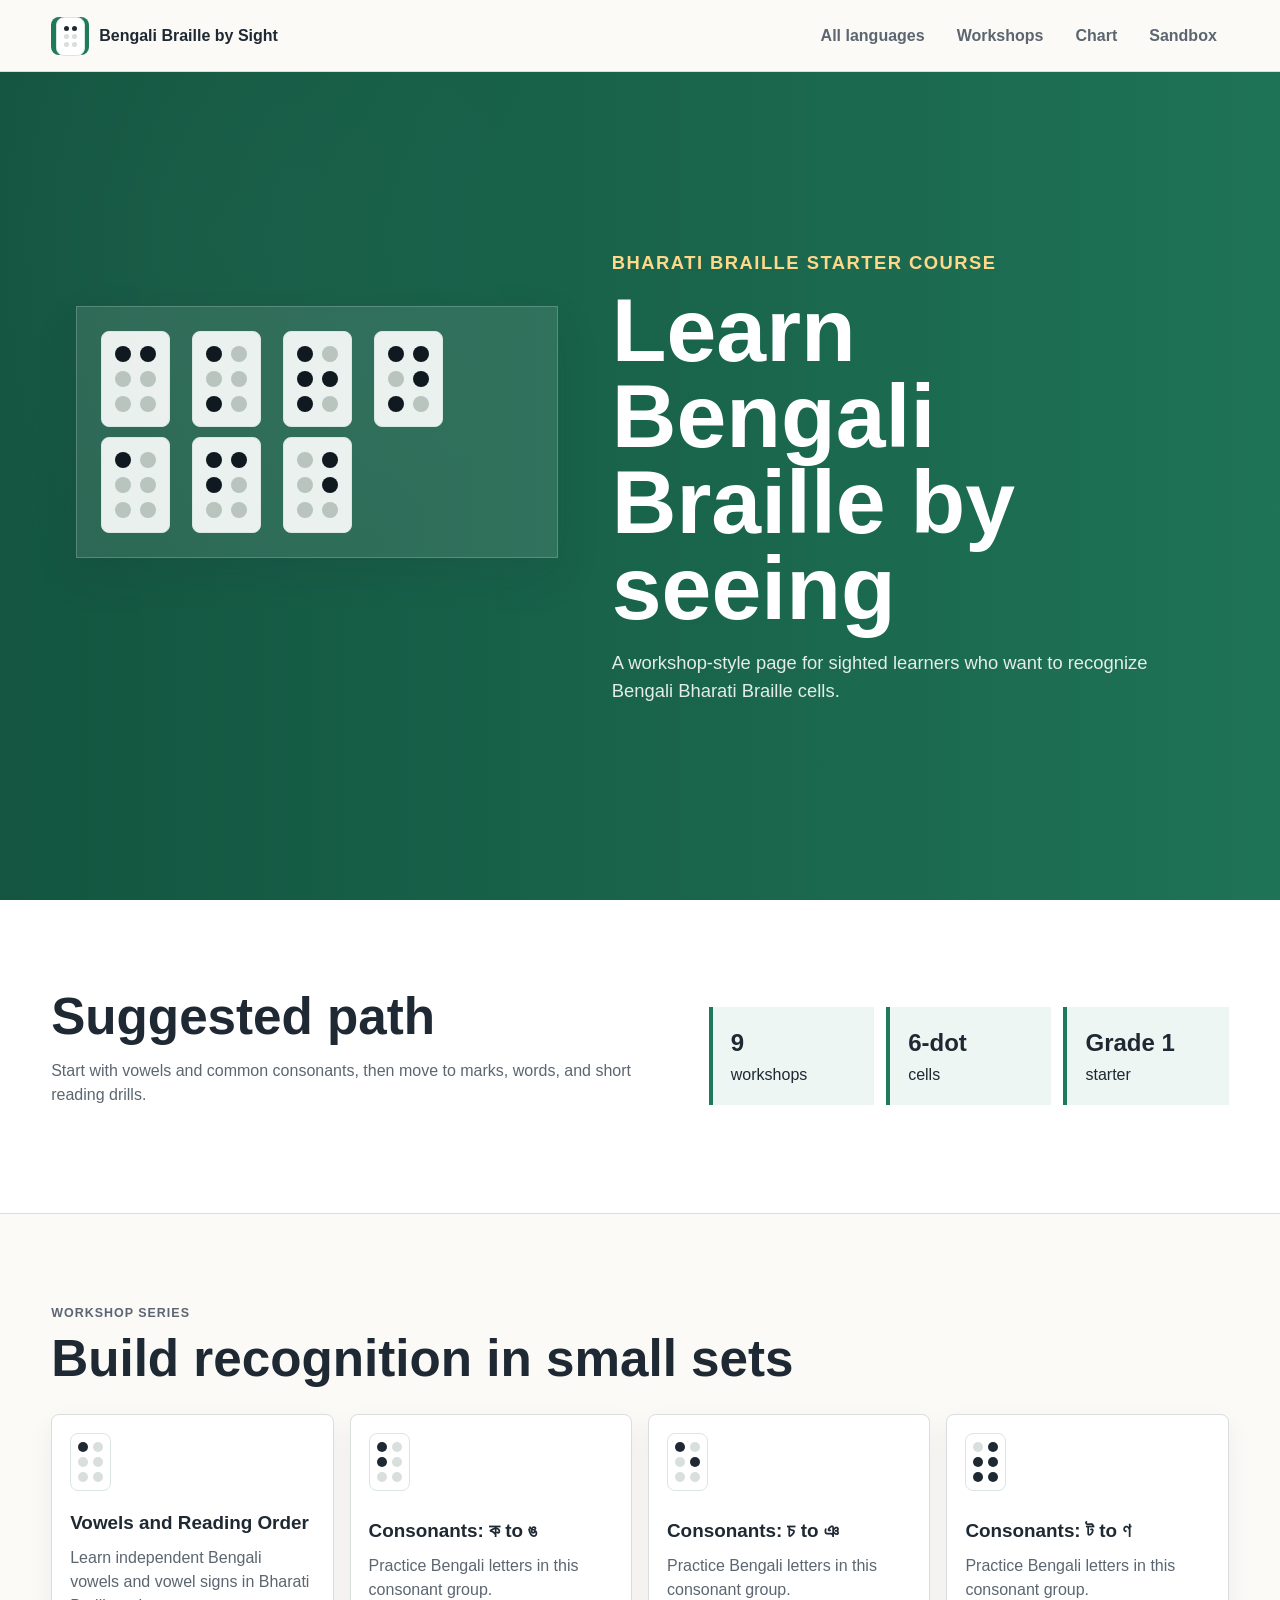
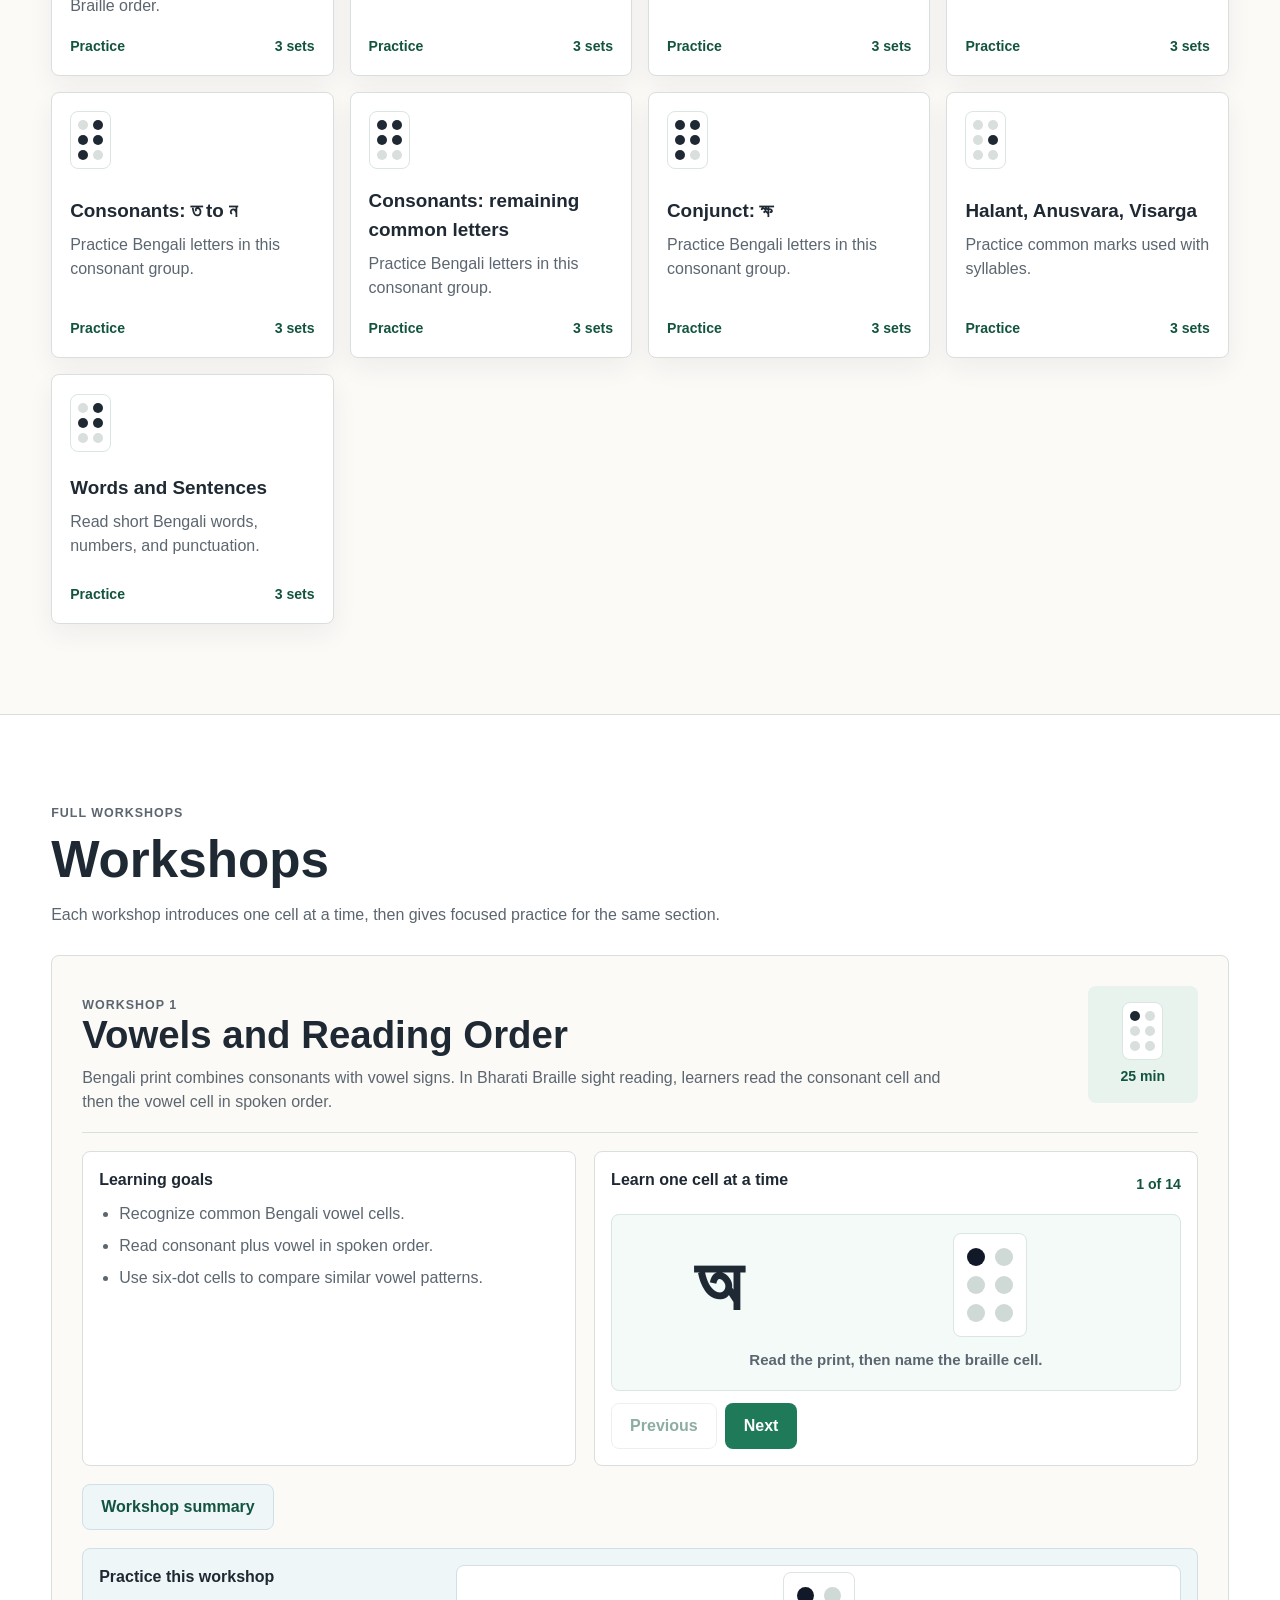
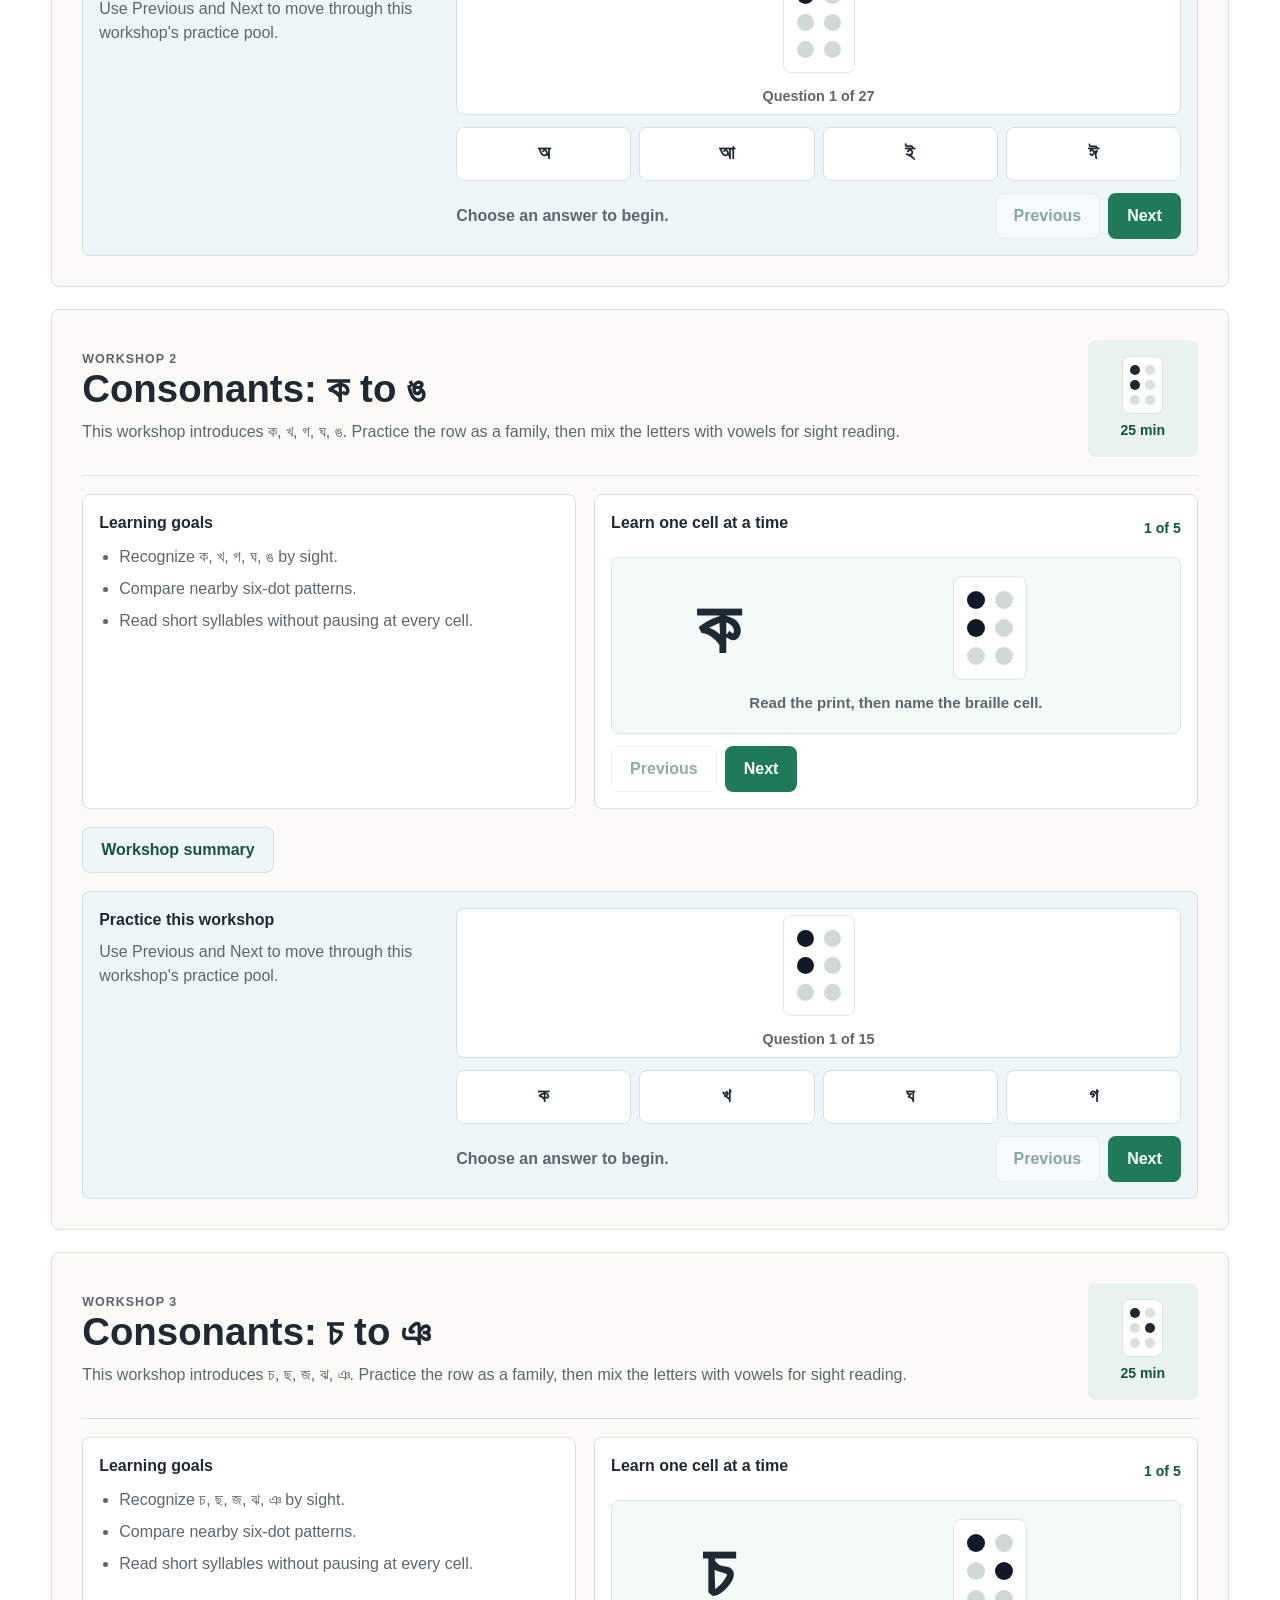
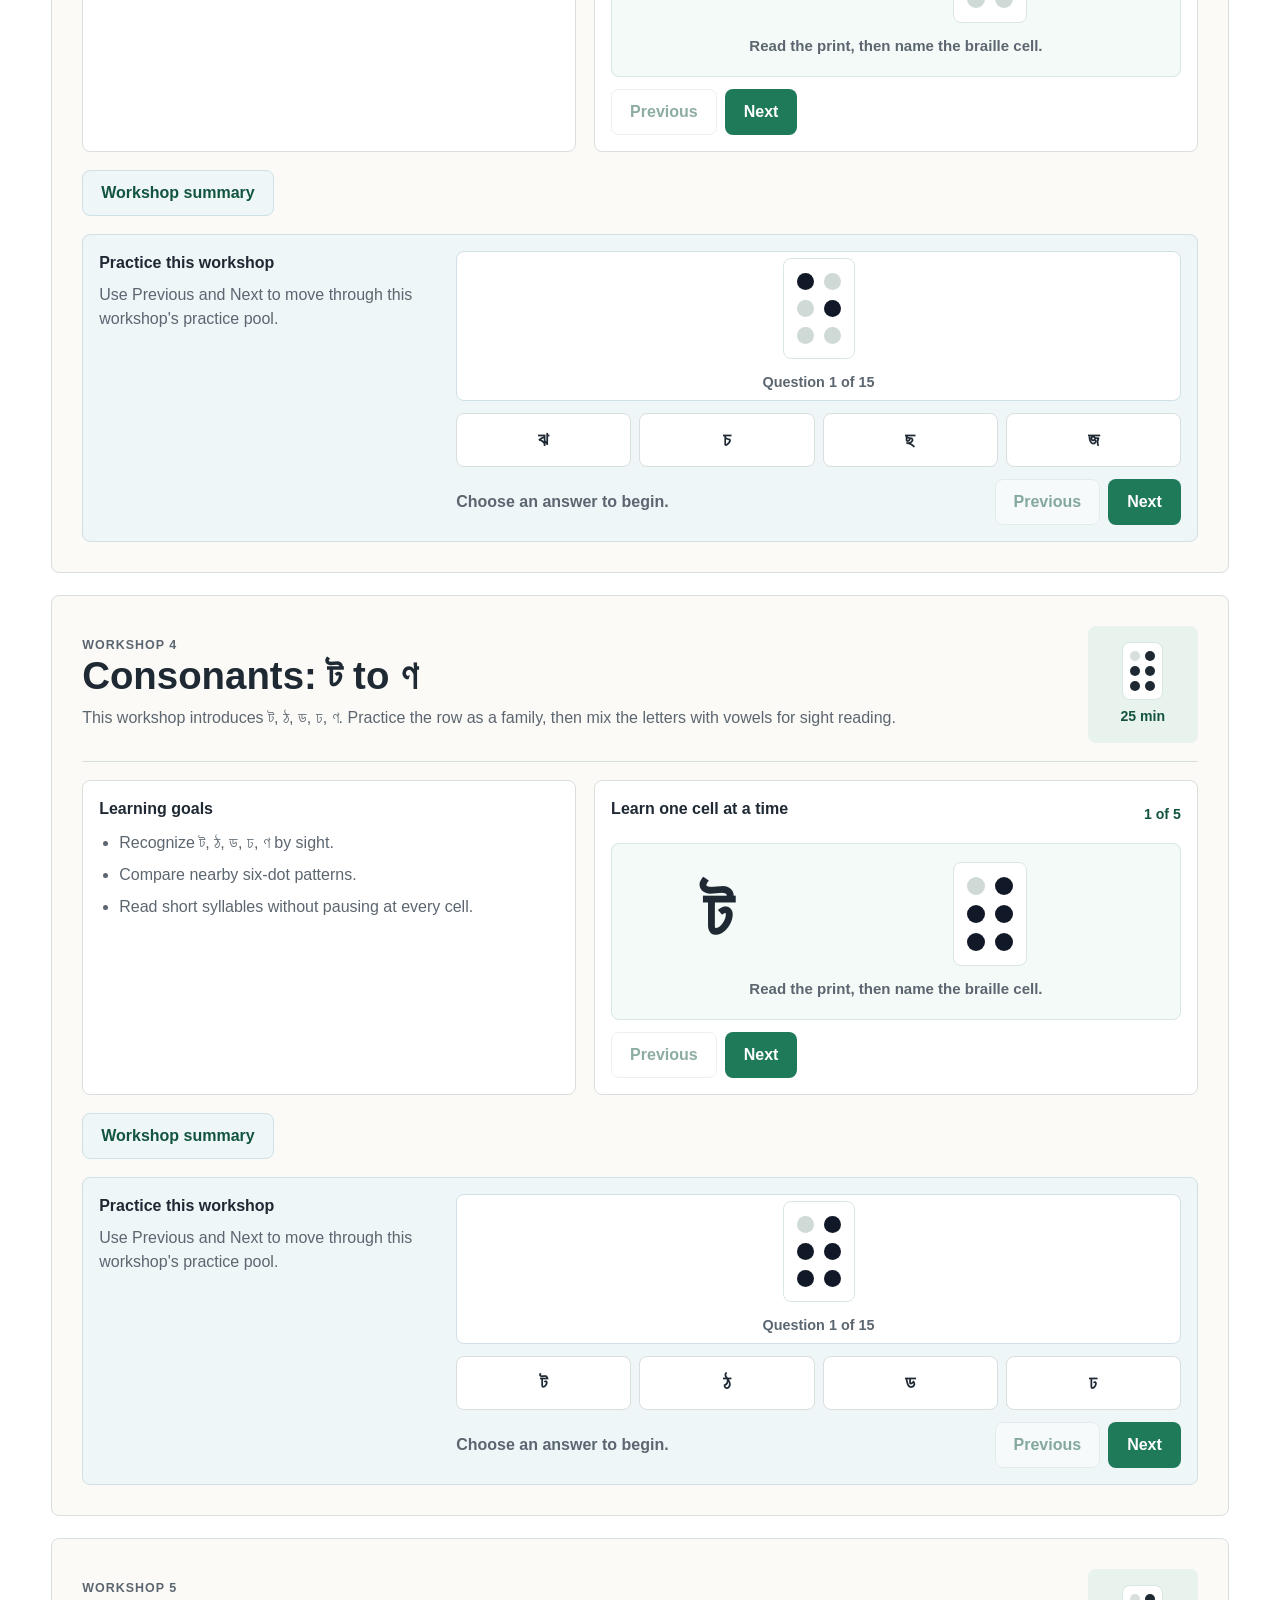
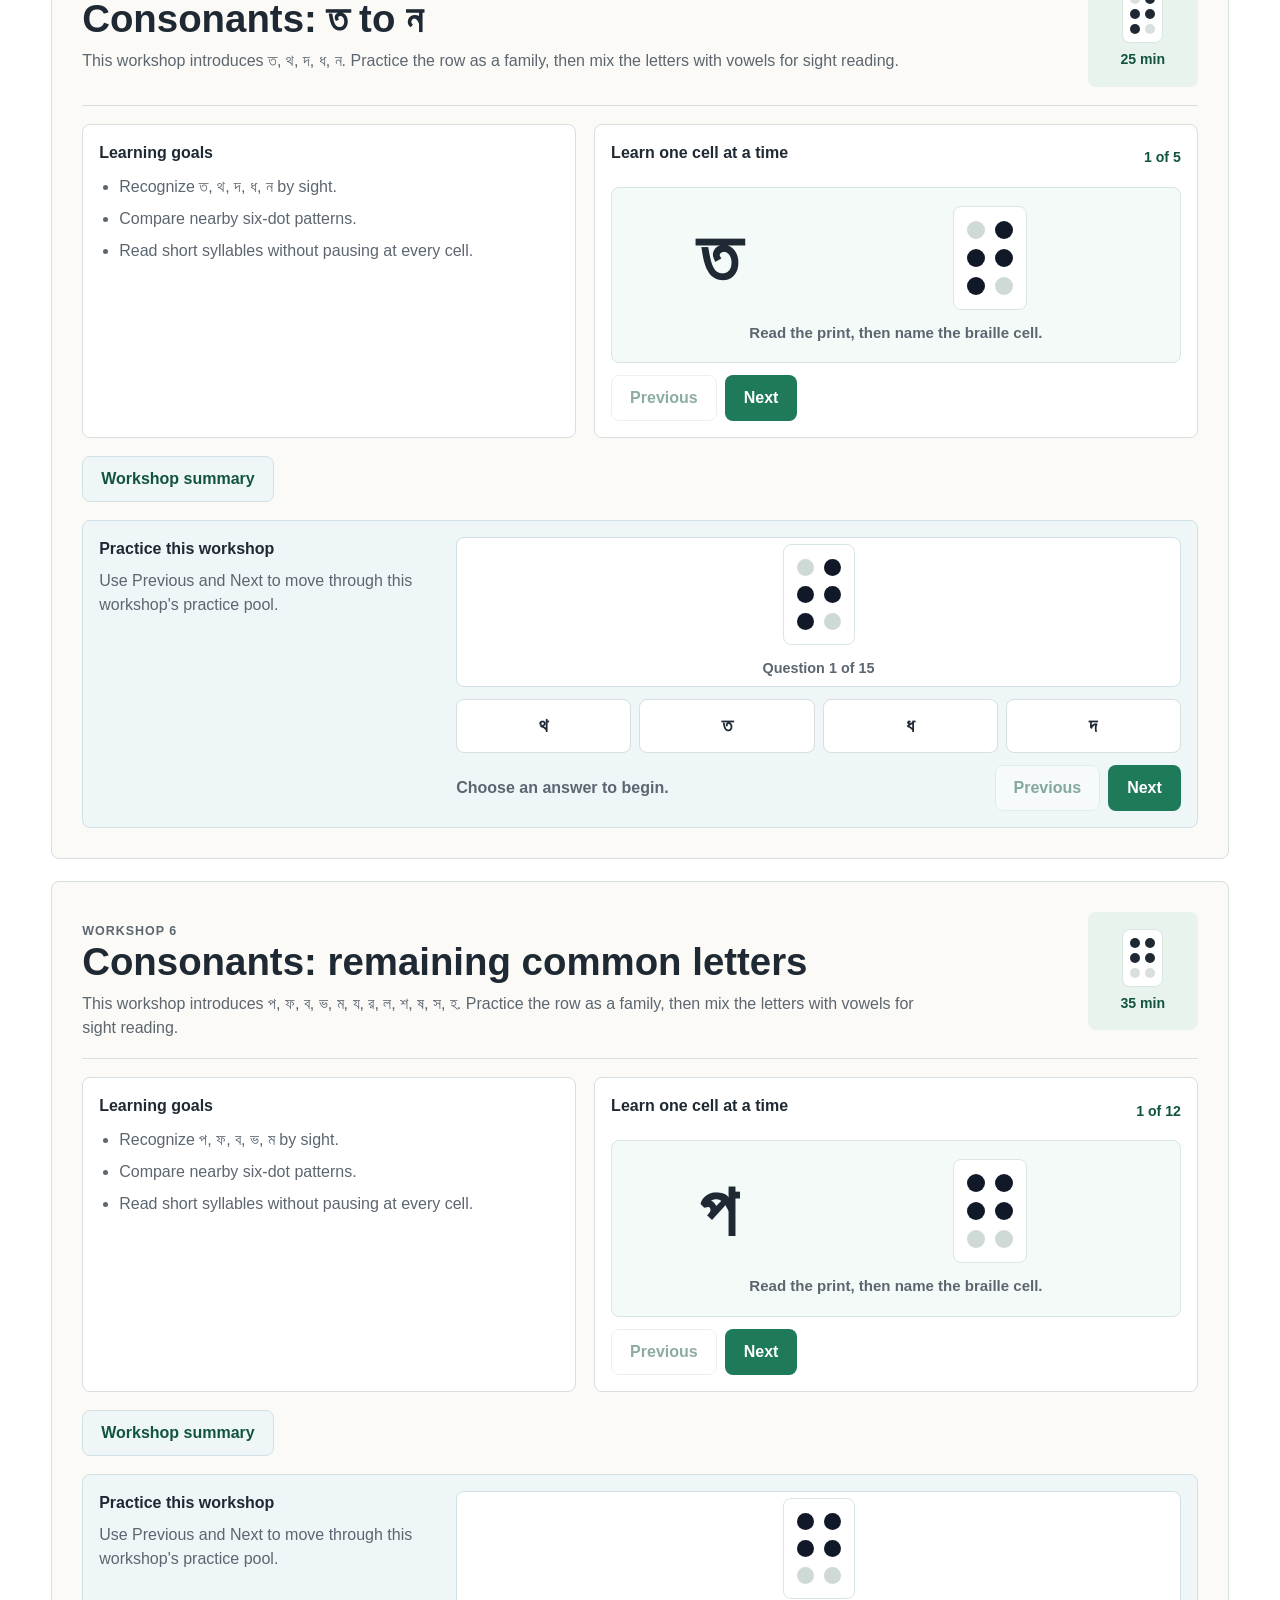
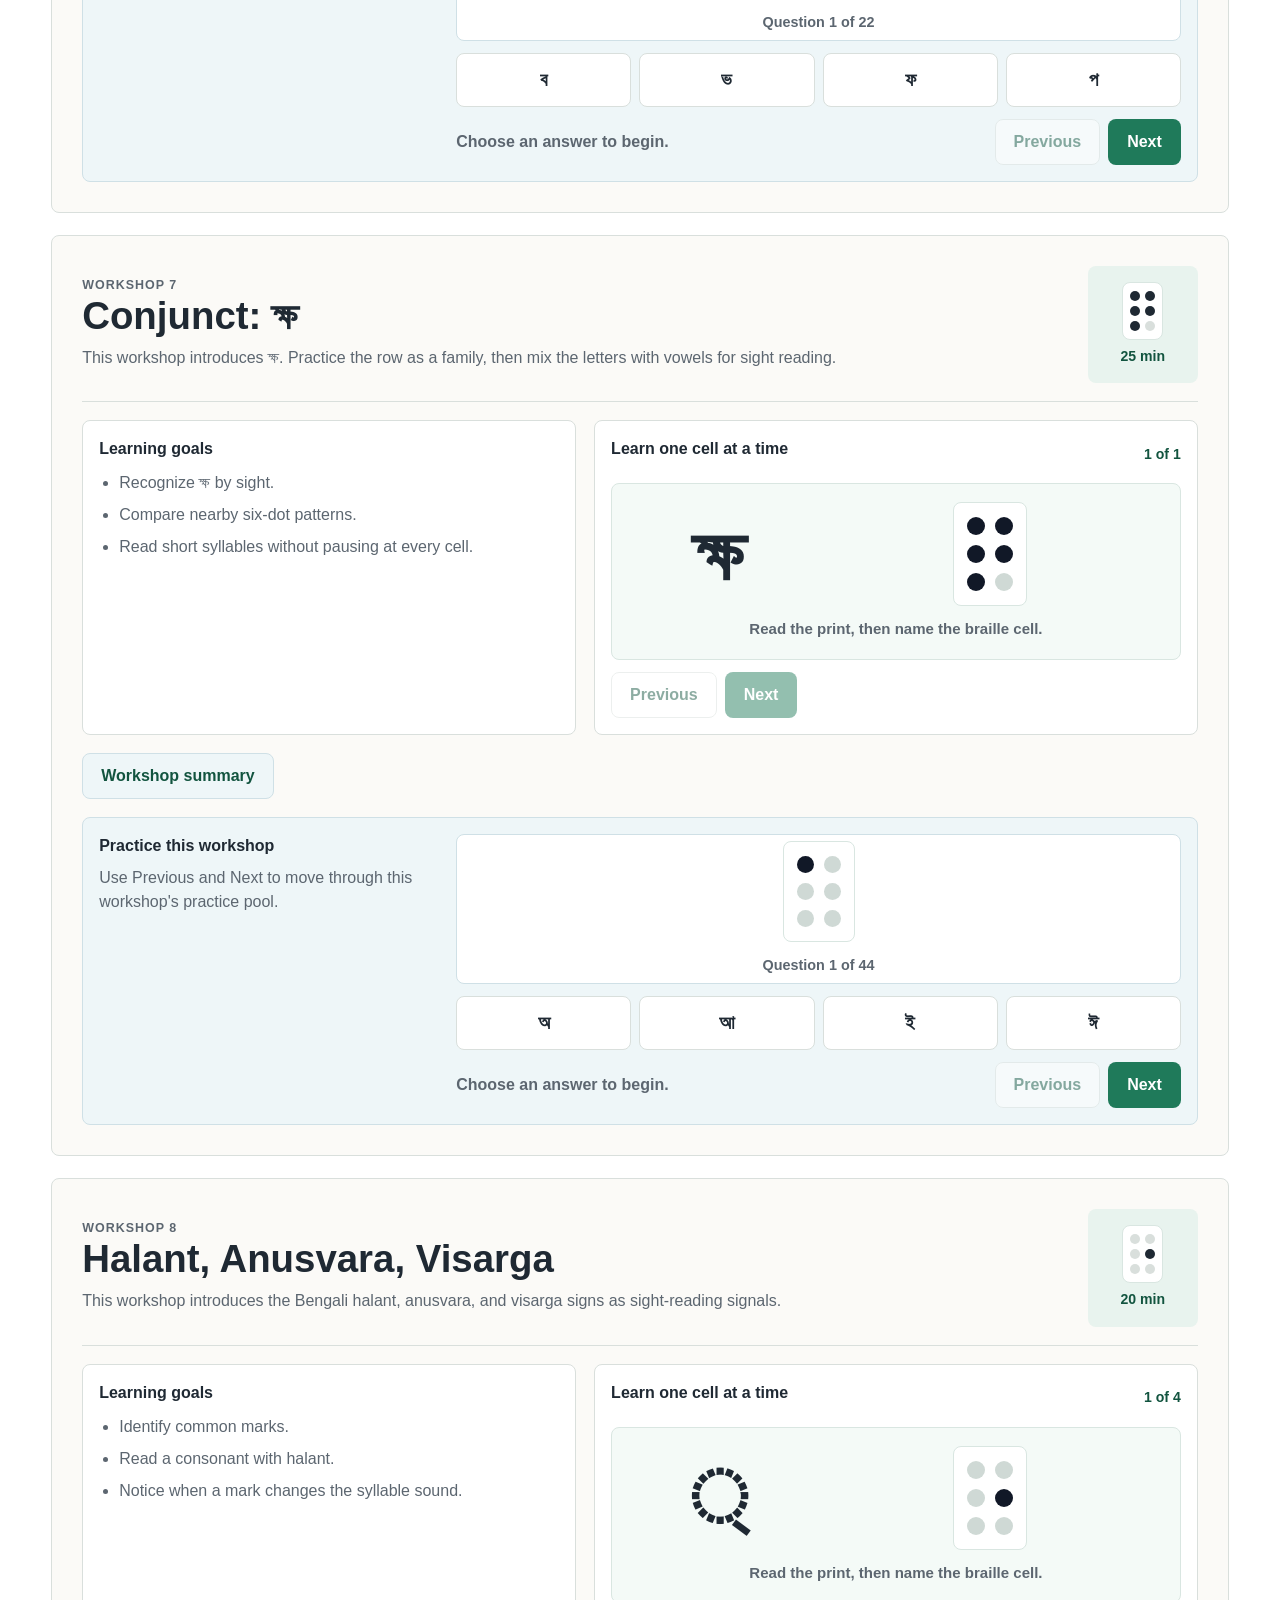
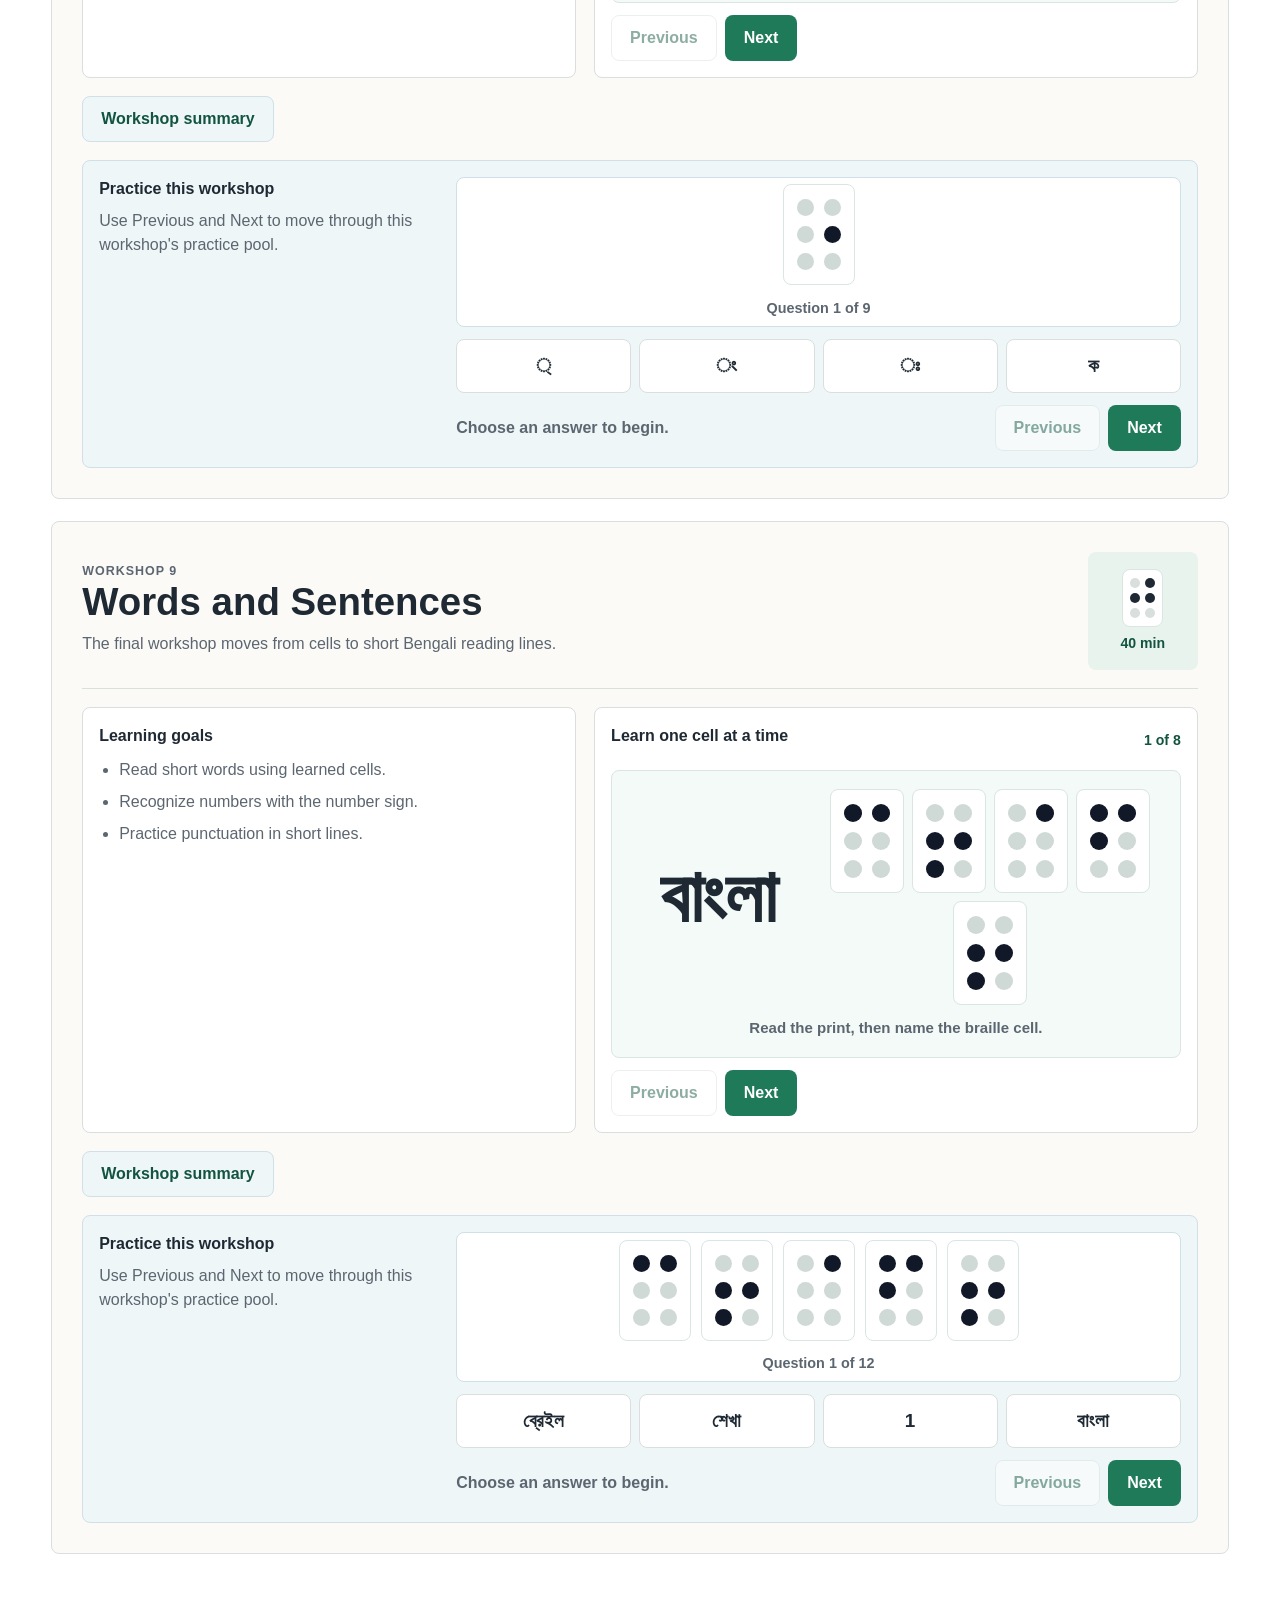
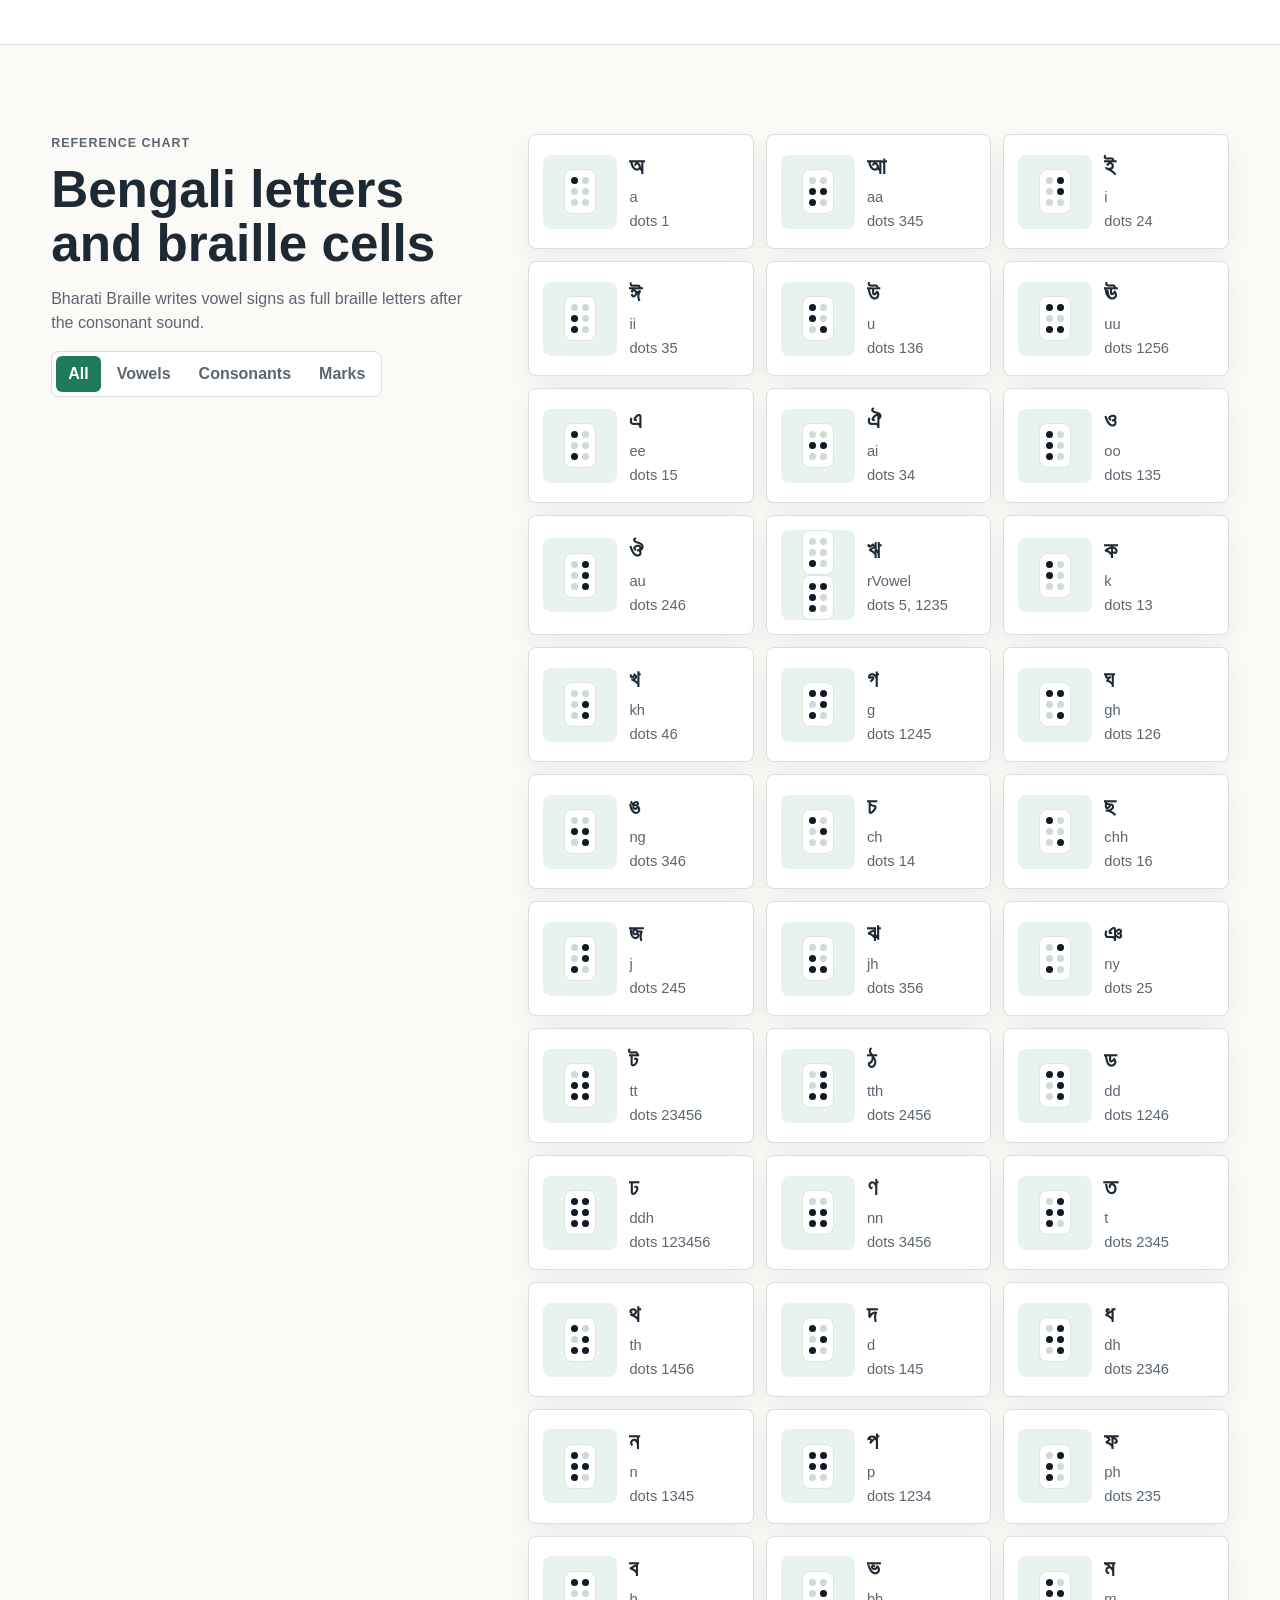
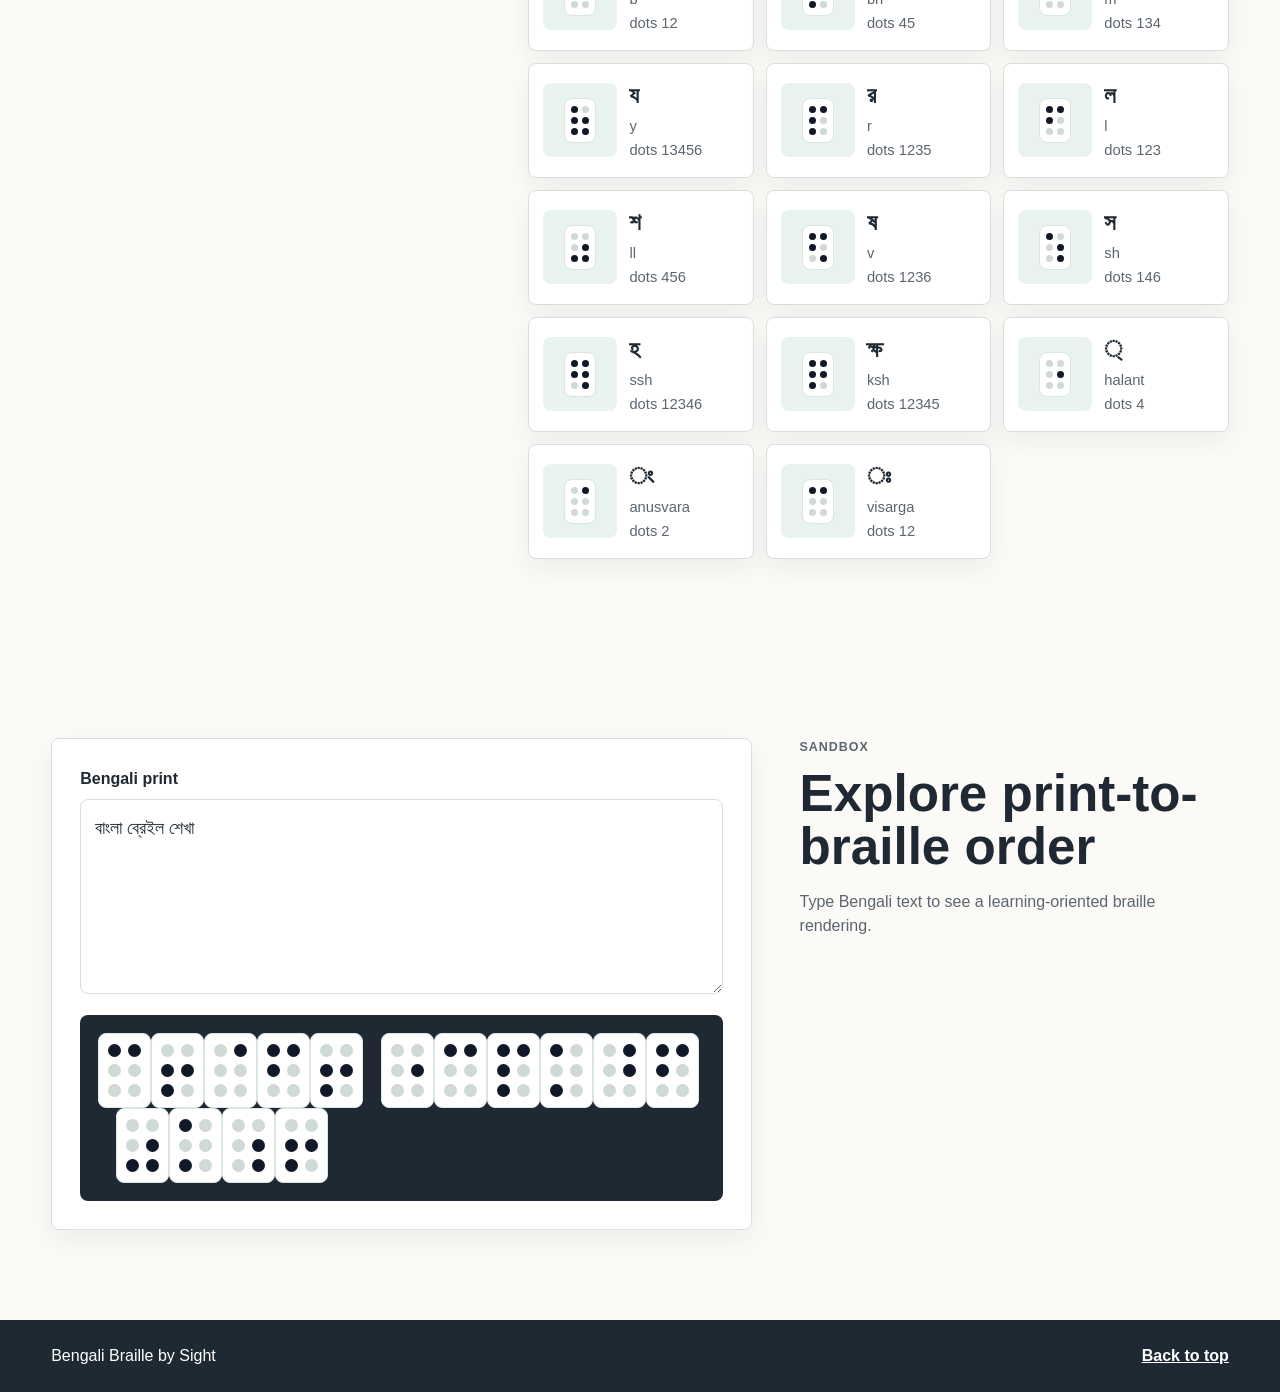
==== bengali.html @ 1c283320 "Add multi-language Braille landing pages" ====
<!doctype html><html lang="en"><head><meta charset="utf-8"><meta name="viewport" content="width=device-width, initial-scale=1"><title>Bengali Braille by Sight</title><link rel="stylesheet" href="style.css"></head><body data-course="bengali"><header class="site-header"><a class="brand" href="index.html"><span class="brand-mark" data-braille-render="⠃" aria-hidden="true"></span><span id="brandName">Bengali Braille by Sight</span></a><nav aria-label="Primary"><a href="index.html#languages">All languages</a><a href="#workshops">Workshops</a><a href="#chart">Chart</a><a href="#sandbox">Sandbox</a></nav></header><main id="top"><section class="hero" aria-labelledby="hero-title"><div class="hero-art" aria-hidden="true"><div class="braille-ribbon" data-braille-render="⠃ ⠑ ⠝ ⠛ ⠁ ⠇ ⠊"></div></div><div class="hero-copy"><p class="eyebrow" id="courseEyebrow">Bharati Braille starter course</p><h1 id="hero-title">Learn Bengali Braille by seeing</h1><p id="heroCopy"></p></div></section><section class="intro band" aria-labelledby="path-title"><div><h2 id="path-title">Suggested path</h2><p id="pathCopy"></p></div><div class="stats" aria-label="Course summary"><span><strong>8</strong> workshops</span><span><strong>6-dot</strong> cells</span><span><strong>Grade 1</strong> starter</span></div></section><section id="series" class="section"><div class="section-heading"><p class="eyebrow">Workshop series</p><h2>Build recognition in small sets</h2></div><div class="workshop-grid" id="lessonGrid"></div></section><section id="workshops" class="section workshop-detail-section"><div class="section-heading"><p class="eyebrow">Full workshops</p><h2>Workshops</h2><p id="workshopCopy"></p></div><div class="workshop-detail-list" id="workshopDetails"></div></section><div class="modal-backdrop" id="summaryModal" hidden><section class="summary-modal" role="dialog" aria-modal="true" aria-labelledby="summaryTitle"><div class="summary-modal-header"><div><p class="eyebrow">Workshop summary</p><h2 id="summaryTitle">Workshop summary</h2></div><button class="icon-button" type="button" id="closeSummary" aria-label="Close workshop summary">×</button></div><div class="summary-modal-body" id="summaryBody"></div></section></div><section id="chart" class="section split"><div class="section-heading sticky-copy"><p class="eyebrow">Reference chart</p><h2 id="chartTitle">Bengali letters and braille cells</h2><p id="chartCopy"></p><div class="segmented" role="tablist" aria-label="Chart groups"><button class="active" type="button" data-chart-filter="all">All</button><button type="button" data-chart-filter="vowel">Vowels</button><button type="button" data-chart-filter="consonant">Consonants</button><button type="button" data-chart-filter="mark">Marks</button></div></div><div class="chart-panel"><div class="chart-grid" id="chartGrid"></div></div></section><section id="sandbox" class="section split reverse"><div class="sandbox-tool"><label for="kannadaInput" id="sandboxLabel">Bengali print</label><textarea id="kannadaInput" rows="6"></textarea><div class="sandbox-output" aria-label="Braille output"><span id="brailleOutput"></span></div></div><div class="section-heading sticky-copy"><p class="eyebrow">Sandbox</p><h2>Explore print-to-braille order</h2><p id="sandboxCopy"></p></div></section></main><footer class="site-footer"><span id="footerName">Bengali Braille by Sight</span><a href="#top">Back to top</a></footer><script src="multi-course.js"></script></body></html>
---- style.css ----
:root {
  color-scheme: light;
  --ink: #1f2933;
  --muted: #5c6670;
  --paper: #fbfaf7;
  --surface: #ffffff;
  --line: #d9dfdc;
  --green: #1f7a5a;
  --green-deep: #12543f;
  --gold: #c58b21;
  --rose: #b34a5a;
  --sky: #377d9f;
  --shadow: 0 18px 40px rgba(31, 41, 51, 0.12);
}

* {
  box-sizing: border-box;
}

html {
  scroll-behavior: smooth;
}

body {
  margin: 0;
  background: var(--paper);
  color: var(--ink);
  font-family: "Nirmala UI", "Segoe UI", Arial, sans-serif;
  line-height: 1.5;
}

a {
  color: inherit;
}

button,
textarea {
  font: inherit;
}

.site-header {
  position: sticky;
  top: 0;
  z-index: 10;
  display: flex;
  align-items: center;
  justify-content: space-between;
  gap: 24px;
  min-height: 72px;
  padding: 14px clamp(18px, 4vw, 56px);
  background: rgba(251, 250, 247, 0.92);
  border-bottom: 1px solid var(--line);
  backdrop-filter: blur(12px);
}

.brand {
  display: inline-flex;
  align-items: center;
  gap: 10px;
  font-weight: 800;
  text-decoration: none;
}

.brand-mark {
  display: grid;
  place-items: center;
  width: 38px;
  height: 38px;
  border-radius: 8px;
  background: var(--green);
  color: #fff;
  --braille-dot-size: 5px;
  --braille-cell-gap: 3px;
}

.visual-braille-cell {
  display: inline-grid;
  grid-template-columns: repeat(2, var(--braille-dot-size, 10px));
  grid-template-rows: repeat(3, var(--braille-dot-size, 10px));
  gap: var(--braille-cell-gap, 5px);
  align-items: center;
  justify-content: center;
  width: calc((var(--braille-dot-size, 10px) * 2) + var(--braille-cell-gap, 5px) + (var(--braille-cell-pad, 8px) * 2));
  min-width: calc((var(--braille-dot-size, 10px) * 2) + var(--braille-cell-gap, 5px) + (var(--braille-cell-pad, 8px) * 2));
  padding: var(--braille-cell-pad, 8px);
  border: 1px solid var(--braille-cell-border, #d9e6e1);
  border-radius: 8px;
  background: var(--braille-cell-bg, #fff);
  vertical-align: middle;
}

.visual-braille-dot {
  width: var(--braille-dot-size, 10px);
  height: var(--braille-dot-size, 10px);
  border-radius: 50%;
  background: var(--braille-dot-off, #d9dfdc);
}

.visual-braille-dot.active {
  background: var(--braille-dot-on, #1f2933);
}

.visual-braille-space {
  display: inline-block;
  width: var(--braille-space-width, 14px);
}

.visual-braille-text {
  display: inline-block;
  margin-inline: 2px;
  color: currentColor;
  font-family: "Nirmala UI", "Segoe UI", Arial, sans-serif;
}

nav {
  display: flex;
  align-items: center;
  flex-wrap: wrap;
  justify-content: flex-end;
  gap: 8px;
}

nav a {
  padding: 9px 12px;
  border-radius: 8px;
  color: var(--muted);
  font-weight: 700;
  text-decoration: none;
}

nav a:hover,
nav a:focus-visible {
  background: #e8f3ee;
  color: var(--green-deep);
}

.hero {
  position: relative;
  display: grid;
  grid-template-columns: minmax(280px, 0.95fr) minmax(320px, 1.05fr);
  align-items: center;
  min-height: calc(100vh - 72px);
  padding: clamp(34px, 6vw, 76px);
  overflow: hidden;
  background:
    linear-gradient(90deg, rgba(18, 84, 63, 0.9), rgba(31, 122, 90, 0.72)),
    radial-gradient(circle at 15% 20%, rgba(255, 255, 255, 0.18), transparent 28%),
    #1d604b;
  color: #fff;
}

.hero-copy {
  position: relative;
  max-width: 720px;
}

.hero h1 {
  max-width: 760px;
  margin: 0;
  font-size: clamp(2.6rem, 7vw, 6rem);
  line-height: 0.96;
  letter-spacing: 0;
}

.hero p {
  max-width: 640px;
  color: rgba(255, 255, 255, 0.88);
  font-size: 1.15rem;
}

.eyebrow {
  margin: 0 0 10px;
  color: var(--gold);
  font-size: 0.78rem;
  font-weight: 900;
  letter-spacing: 0.08em;
  text-transform: uppercase;
}

.hero .eyebrow {
  color: #ffd889;
}

.hero-actions {
  display: flex;
  flex-wrap: wrap;
  gap: 12px;
  margin-top: 28px;
}

.button {
  display: inline-flex;
  align-items: center;
  justify-content: center;
  min-height: 46px;
  padding: 0 18px;
  border: 1px solid transparent;
  border-radius: 8px;
  font-weight: 850;
  text-decoration: none;
  cursor: pointer;
}

.button.primary {
  background: var(--green);
  color: #fff;
}

.hero .button.primary {
  background: #fff;
  color: var(--green-deep);
}

.button.secondary {
  border-color: rgba(255, 255, 255, 0.56);
  color: #fff;
}

.button.secondary.dark-text {
  border-color: var(--line);
  color: var(--green-deep);
  background: #fff;
}

.button:disabled {
  cursor: not-allowed;
  opacity: 0.48;
}

.hero-art {
  position: relative;
  min-height: 440px;
}

.landing-hero {
  display: grid;
  grid-template-columns: minmax(320px, 0.58fr) minmax(260px, 0.42fr);
  gap: clamp(24px, 5vw, 70px);
  align-items: center;
  min-height: calc(82vh - 72px);
  padding: clamp(42px, 7vw, 88px) clamp(18px, 4vw, 56px);
  background: #1d604b;
  color: #fff;
}

.landing-hero-copy {
  max-width: 820px;
}

.landing-hero h1 {
  margin: 0;
  font-size: clamp(2.8rem, 7vw, 6.6rem);
  line-height: 0.96;
  letter-spacing: 0;
}

.landing-hero p {
  max-width: 680px;
  color: rgba(255, 255, 255, 0.88);
  font-size: 1.15rem;
}

.landing-braille {
  display: flex;
  flex-wrap: wrap;
  gap: 12px;
  align-content: center;
  justify-content: center;
  min-height: 280px;
  padding: 24px;
  border: 1px solid rgba(255, 255, 255, 0.2);
  border-radius: 8px;
  background: rgba(255, 255, 255, 0.1);
  --braille-dot-size: clamp(9px, 1.7vw, 15px);
  --braille-cell-gap: clamp(5px, 0.8vw, 9px);
  --braille-cell-pad: clamp(9px, 1.2vw, 14px);
  --braille-cell-bg: rgba(255, 255, 255, 0.92);
  --braille-dot-off: #b9c4bf;
  --braille-dot-on: #101820;
}

.landing-section {
  background: #fff;
}

.language-grid {
  display: grid;
  grid-template-columns: repeat(3, minmax(0, 1fr));
  gap: 16px;
}

.language-card {
  display: grid;
  gap: 8px;
  min-height: 150px;
  align-content: center;
  padding: 22px;
  border: 1px solid var(--line);
  border-radius: 8px;
  background: #fbfaf7;
  color: var(--ink);
  text-decoration: none;
  box-shadow: 0 10px 26px rgba(31, 41, 51, 0.06);
}

.language-card:hover,
.language-card:focus-visible {
  border-color: var(--green);
  background: #edf6f2;
}

.language-card strong {
  font-size: clamp(1.8rem, 4vw, 3rem);
  line-height: 1;
}

.language-card span {
  color: var(--muted);
  font-weight: 850;
}

.braille-ribbon {
  position: absolute;
  top: 9%;
  left: 0;
  display: flex;
  flex-wrap: wrap;
  gap: 10px;
  width: min(520px, 90%);
  padding: 24px;
  border: 1px solid rgba(255, 255, 255, 0.2);
  background: rgba(255, 255, 255, 0.1);
  box-shadow: var(--shadow);
  --braille-dot-size: clamp(8px, 1.8vw, 16px);
  --braille-cell-gap: clamp(5px, 0.8vw, 9px);
  --braille-cell-pad: clamp(8px, 1.2vw, 14px);
  --braille-cell-bg: rgba(255, 255, 255, 0.9);
  --braille-dot-off: #b9c4bf;
  --braille-dot-on: #101820;
  --braille-space-width: 2px;
}

.cell-cloud {
  position: absolute;
  right: 4%;
  bottom: 6%;
  display: grid;
  grid-template-columns: repeat(3, 1fr);
  gap: 14px;
}

.cell-cloud span {
  display: grid;
  place-items: center;
  width: clamp(68px, 11vw, 128px);
  aspect-ratio: 1;
  border: 1px solid rgba(255, 255, 255, 0.22);
  border-radius: 8px;
  background: rgba(255, 255, 255, 0.13);
  --braille-dot-size: clamp(7px, 1.5vw, 14px);
  --braille-cell-gap: clamp(4px, 0.7vw, 8px);
  --braille-cell-pad: clamp(7px, 1vw, 12px);
  --braille-cell-bg: rgba(255, 255, 255, 0.92);
  --braille-dot-off: #b9c4bf;
  --braille-dot-on: #101820;
}

.band,
.section {
  padding: clamp(42px, 7vw, 90px) clamp(18px, 4vw, 56px);
}

.intro {
  display: flex;
  align-items: center;
  justify-content: space-between;
  gap: 28px;
  background: #fff;
  border-bottom: 1px solid var(--line);
}

.intro h2,
.section h2 {
  margin: 0;
  font-size: clamp(2rem, 4vw, 3.5rem);
  line-height: 1.05;
  letter-spacing: 0;
}

.intro p,
.section-heading p {
  max-width: 680px;
  color: var(--muted);
}

.stats {
  display: grid;
  grid-template-columns: repeat(3, minmax(110px, 1fr));
  gap: 12px;
  min-width: min(520px, 100%);
}

.stats span {
  display: grid;
  gap: 2px;
  padding: 18px;
  border-left: 4px solid var(--green);
  background: #edf6f2;
}

.stats strong {
  font-size: 1.5rem;
}

.section-heading {
  margin-bottom: 28px;
}

.workshop-grid {
  display: grid;
  grid-template-columns: repeat(4, minmax(0, 1fr));
  gap: 16px;
}

.workshop-card,
.chart-card,
.sandbox-tool,
.note-grid article {
  border: 1px solid var(--line);
  border-radius: 8px;
  background: var(--surface);
  box-shadow: 0 10px 26px rgba(31, 41, 51, 0.06);
}

.workshop-card {
  display: grid;
  min-height: 250px;
  padding: 18px;
}

.workshop-icon {
  align-self: start;
  color: var(--green);
  font-family: "Segoe UI Symbol", "Nirmala UI", sans-serif;
  font-size: 3.2rem;
  line-height: 1;
}

.workshop-card h3 {
  margin: 18px 0 8px;
  font-size: 1.18rem;
}

.workshop-card p {
  margin: 0;
  color: var(--muted);
}

.workshop-card a {
  color: var(--green-deep);
  text-decoration: none;
}

.workshop-card a:hover,
.workshop-card a:focus-visible {
  text-decoration: underline;
}

.workshop-meta {
  align-self: end;
  display: flex;
  justify-content: space-between;
  gap: 12px;
  margin-top: 18px;
  color: var(--green-deep);
  font-size: 0.88rem;
  font-weight: 800;
}

.workshop-detail-section {
  background: #fff;
  border-block: 1px solid var(--line);
}

.workshop-detail-list {
  display: grid;
  gap: 22px;
}

.workshop-detail {
  padding: clamp(18px, 3vw, 30px);
  border: 1px solid var(--line);
  border-radius: 8px;
  background: #fbfaf7;
}

.workshop-detail-header {
  display: grid;
  grid-template-columns: minmax(0, 1fr) auto;
  gap: 20px;
  align-items: start;
  padding-bottom: 18px;
  border-bottom: 1px solid var(--line);
}

.workshop-detail h3 {
  margin: 0;
  font-size: clamp(1.7rem, 3vw, 2.6rem);
  line-height: 1.08;
  letter-spacing: 0;
}

.workshop-detail h4 {
  margin: 0 0 10px;
  font-size: 1rem;
}

.workshop-detail p {
  max-width: 860px;
  margin: 10px 0 0;
  color: var(--muted);
}

.workshop-badge {
  display: grid;
  justify-items: center;
  gap: 6px;
  min-width: 110px;
  padding: 16px;
  border-radius: 8px;
  background: #e8f3ee;
  color: var(--green-deep);
}

.workshop-badge span {
  font-family: "Segoe UI Symbol", "Nirmala UI", sans-serif;
  font-size: 3.2rem;
  line-height: 1;
}

.workshop-badge strong {
  font-size: 0.88rem;
}

.lesson-two-column {
  display: grid;
  grid-template-columns: minmax(260px, 0.45fr) minmax(0, 0.55fr);
  gap: 18px;
  margin-top: 18px;
}

.lesson-two-column section,
.practice-set {
  padding: 16px;
  border: 1px solid var(--line);
  border-radius: 8px;
  background: #fff;
}

.objective-list {
  display: grid;
  gap: 8px;
  margin: 0;
  padding-left: 20px;
  color: var(--muted);
}

.cell-stepper {
  display: grid;
  gap: 12px;
}

.cell-stepper-heading {
  display: flex;
  align-items: center;
  justify-content: space-between;
  gap: 12px;
}

.cell-step-count {
  color: var(--green-deep);
  font-size: 0.88rem;
  font-weight: 900;
}

.cell-step-card {
  display: grid;
  grid-template-columns: minmax(100px, 0.34fr) minmax(0, 0.66fr);
  gap: 12px;
  align-items: center;
  min-height: 170px;
  padding: 18px;
  border: 1px solid #d9e6e1;
  border-radius: 8px;
  background: #f4faf7;
}

.cell-step-print {
  font-size: clamp(2.4rem, 7vw, 4.6rem);
  font-weight: 900;
  line-height: 1;
  text-align: center;
}

.cell-step-braille {
  display: flex;
  flex-wrap: wrap;
  justify-content: center;
  gap: 8px;
  color: var(--green-deep);
  text-align: center;
  overflow-wrap: anywhere;
  --braille-dot-size: clamp(11px, 2.4vw, 18px);
  --braille-cell-gap: clamp(6px, 1vw, 10px);
  --braille-cell-pad: clamp(9px, 1.4vw, 14px);
  --braille-cell-bg: #fff;
  --braille-dot-off: #cfd9d5;
  --braille-dot-on: #111827;
}

.cell-step-note {
  grid-column: 1 / -1;
  color: var(--muted);
  font-size: 0.94rem;
  font-weight: 800;
  text-align: center;
}

.step-controls {
  display: flex;
  flex-wrap: wrap;
  gap: 8px;
}

.summary-button {
  margin-top: 18px;
  border-color: #cfe0e6;
  background: #eef6f8;
  color: var(--green-deep);
}

.focus-cell-list,
.drill-list {
  display: flex;
  flex-wrap: wrap;
  gap: 8px;
}

.focus-cell-list span,
.drill-chip {
  display: inline-grid;
  grid-template-columns: auto auto;
  align-items: center;
  gap: 8px;
  min-height: 44px;
  padding: 7px 10px;
  border: 1px solid #d9e6e1;
  border-radius: 8px;
  background: #f4faf7;
}

.focus-cell-list strong,
.drill-chip strong {
  font-size: 1.1rem;
}

.focus-cell-list em,
.drill-chip em {
  color: var(--green-deep);
  font-style: normal;
  line-height: 1;
  --braille-dot-size: 5px;
  --braille-cell-gap: 3px;
  --braille-cell-pad: 5px;
  --braille-dot-off: #cfd9d5;
  --braille-dot-on: #111827;
}

.practice-set-grid {
  display: grid;
  grid-template-columns: repeat(2, minmax(0, 1fr));
  gap: 14px;
  margin-top: 18px;
}

.practice-set p {
  margin: 0 0 12px;
  font-size: 0.94rem;
}

.modal-backdrop[hidden] {
  display: none;
}

.modal-backdrop {
  position: fixed;
  inset: 0;
  z-index: 30;
  display: grid;
  place-items: center;
  padding: clamp(14px, 3vw, 34px);
  background: rgba(31, 41, 51, 0.58);
}

.summary-modal {
  display: grid;
  grid-template-rows: auto minmax(0, 1fr);
  width: min(1060px, 100%);
  max-height: min(88vh, 900px);
  border-radius: 8px;
  background: #fff;
  box-shadow: var(--shadow);
  overflow: hidden;
}

.summary-modal-header {
  display: flex;
  align-items: center;
  justify-content: space-between;
  gap: 18px;
  padding: 18px clamp(18px, 3vw, 28px);
  border-bottom: 1px solid var(--line);
}

.summary-modal-header h2 {
  margin: 0;
  font-size: clamp(1.5rem, 3vw, 2.4rem);
  line-height: 1.08;
}

.icon-button {
  display: grid;
  place-items: center;
  width: 42px;
  height: 42px;
  border: 1px solid var(--line);
  border-radius: 8px;
  background: #fff;
  color: var(--ink);
  font-size: 1.8rem;
  line-height: 1;
  cursor: pointer;
}

.summary-modal-body {
  display: grid;
  gap: 20px;
  padding: clamp(18px, 3vw, 28px);
  overflow: auto;
}

.summary-modal-body h3 {
  margin: 0 0 12px;
}

.section-quiz {
  display: grid;
  grid-template-columns: minmax(230px, 0.32fr) minmax(0, 0.68fr);
  gap: 16px;
  margin-top: 18px;
  padding: 16px;
  border: 1px solid #cfe0e6;
  border-radius: 8px;
  background: #eef6f8;
}

.section-quiz-copy h4 {
  margin: 0 0 8px;
}

.section-quiz-copy p {
  margin: 0;
}

.section-quiz-panel {
  display: grid;
  gap: 12px;
}

.section-quiz-prompt {
  display: grid;
  place-items: center;
  min-height: 150px;
  border: 1px solid #cfe0e6;
  border-radius: 8px;
  background: #fff;
}

.section-quiz-braille {
  display: flex;
  flex-wrap: wrap;
  justify-content: center;
  gap: 10px;
  color: var(--sky);
  overflow-wrap: anywhere;
  text-align: center;
  --braille-dot-size: clamp(10px, 2vw, 17px);
  --braille-cell-gap: clamp(6px, 1vw, 10px);
  --braille-cell-pad: clamp(9px, 1.4vw, 14px);
  --braille-cell-bg: #fff;
  --braille-dot-off: #cfd9d5;
  --braille-dot-on: #111827;
}

.section-quiz-help {
  color: var(--muted);
  font-size: 0.9rem;
  font-weight: 800;
}

.section-quiz-choices {
  display: grid;
  grid-template-columns: repeat(4, minmax(0, 1fr));
  gap: 8px;
}

.section-quiz-choices button {
  min-height: 54px;
  padding: 8px;
  border: 1px solid var(--line);
  border-radius: 8px;
  background: #fff;
  color: var(--ink);
  font-size: 1.18rem;
  font-weight: 850;
  cursor: pointer;
  overflow-wrap: anywhere;
}

.section-quiz-choices button.correct {
  border-color: var(--green);
  background: #e8f3ee;
}

.section-quiz-choices button.incorrect {
  border-color: var(--rose);
  background: #fbecf0;
}

.section-quiz-footer {
  display: flex;
  align-items: center;
  justify-content: space-between;
  gap: 12px;
}

.section-quiz-footer p {
  margin: 0;
  color: var(--muted);
  font-weight: 800;
}

.split {
  display: grid;
  grid-template-columns: minmax(260px, 0.38fr) minmax(0, 0.62fr);
  gap: clamp(22px, 4vw, 48px);
  align-items: start;
}

.reverse {
  grid-template-columns: minmax(0, 0.62fr) minmax(260px, 0.38fr);
}

.sticky-copy {
  position: sticky;
  top: 104px;
}

.segmented {
  display: inline-flex;
  flex-wrap: wrap;
  gap: 4px;
  padding: 4px;
  border: 1px solid var(--line);
  border-radius: 8px;
  background: #fff;
}

.segmented button {
  min-height: 36px;
  padding: 0 12px;
  border: 0;
  border-radius: 6px;
  background: transparent;
  color: var(--muted);
  font-weight: 800;
  cursor: pointer;
}

.segmented button.active {
  background: var(--green);
  color: #fff;
}

.chart-grid {
  display: grid;
  grid-template-columns: repeat(3, minmax(0, 1fr));
  gap: 12px;
}

.chart-card {
  display: grid;
  grid-template-columns: auto 1fr;
  gap: 12px;
  align-items: center;
  min-height: 104px;
  padding: 14px;
}

.chart-braille {
  font-family: "Segoe UI Symbol", "Nirmala UI", sans-serif;
}

.chart-braille {
  display: grid;
  place-items: center;
  width: 74px;
  min-height: 74px;
  border-radius: 8px;
  background: #e8f3ee;
  color: var(--green-deep);
  --braille-dot-size: 7px;
  --braille-cell-gap: 4px;
  --braille-cell-pad: 7px;
  --braille-cell-bg: #fff;
  --braille-dot-off: #cfd9d5;
  --braille-dot-on: #111827;
}

.chart-card h3 {
  margin: 0;
  font-size: 1.45rem;
}

.chart-card p {
  margin: 2px 0;
  color: var(--muted);
  font-size: 0.92rem;
}

.sandbox-tool {
  padding: clamp(18px, 3vw, 28px);
}

.sandbox-tool label {
  display: block;
  margin-bottom: 8px;
  font-weight: 850;
}

textarea {
  width: 100%;
  min-height: 160px;
  resize: vertical;
  padding: 14px;
  border: 1px solid var(--line);
  border-radius: 8px;
  color: var(--ink);
  font-size: 1.15rem;
}

textarea:focus {
  outline: 3px solid rgba(31, 122, 90, 0.22);
  border-color: var(--green);
}

.sandbox-output {
  display: flex;
  flex-wrap: wrap;
  gap: 8px;
  align-items: center;
  min-height: 130px;
  margin-top: 14px;
  padding: 18px;
  border-radius: 8px;
  background: #1f2933;
  color: #fff;
  line-height: 1.35;
  overflow-wrap: anywhere;
  --braille-dot-size: clamp(7px, 1.8vw, 13px);
  --braille-cell-gap: clamp(4px, 0.8vw, 7px);
  --braille-cell-pad: clamp(7px, 1vw, 10px);
  --braille-cell-bg: #fff;
  --braille-dot-off: #cfd9d5;
  --braille-dot-on: #111827;
  --braille-space-width: 18px;
}

.notes {
  background: #fff;
}

.note-grid {
  display: grid;
  grid-template-columns: repeat(3, minmax(0, 1fr));
  gap: 16px;
  margin-top: 20px;
}

.note-grid article {
  padding: 18px;
}

.note-grid h3 {
  margin: 0 0 8px;
}

.note-grid p {
  margin: 0;
  color: var(--muted);
}

.site-footer {
  display: flex;
  justify-content: space-between;
  gap: 16px;
  padding: 24px clamp(18px, 4vw, 56px);
  background: var(--ink);
  color: #fff;
}

.site-footer a {
  font-weight: 850;
}

@media (max-width: 980px) {
  .landing-hero,
  .hero,
  .split,
  .reverse,
  .section-quiz {
    grid-template-columns: 1fr;
  }

  .hero {
    min-height: auto;
  }

  .hero-art {
    order: 2;
    min-height: 300px;
  }

  .workshop-grid,
  .chart-grid,
  .language-grid,
  .practice-set-grid,
  .lesson-two-column,
  .section-quiz {
    grid-template-columns: repeat(2, minmax(0, 1fr));
  }

  .sticky-copy {
    position: static;
  }
}

@media (max-width: 680px) {
  .site-header {
    position: static;
    align-items: flex-start;
    flex-direction: column;
  }

  nav {
    justify-content: flex-start;
  }

  .intro,
  .site-footer {
    align-items: stretch;
    flex-direction: column;
  }

  .stats,
  .workshop-grid,
  .chart-grid,
  .language-grid,
  .practice-set-grid,
  .lesson-two-column,
  .section-quiz,
  .section-quiz-choices,
  .note-grid {
    grid-template-columns: 1fr;
  }

  .section-quiz-footer {
    align-items: stretch;
    flex-direction: column;
  }

  .workshop-detail-header {
    grid-template-columns: 1fr;
  }

  .workshop-badge {
    justify-items: start;
    grid-template-columns: auto auto;
    width: 100%;
  }

  .cell-step-card {
    grid-template-columns: 1fr;
  }

  .step-controls {
    flex-direction: column;
  }

  .cell-cloud {
    right: 0;
    grid-template-columns: repeat(3, 1fr);
  }
}
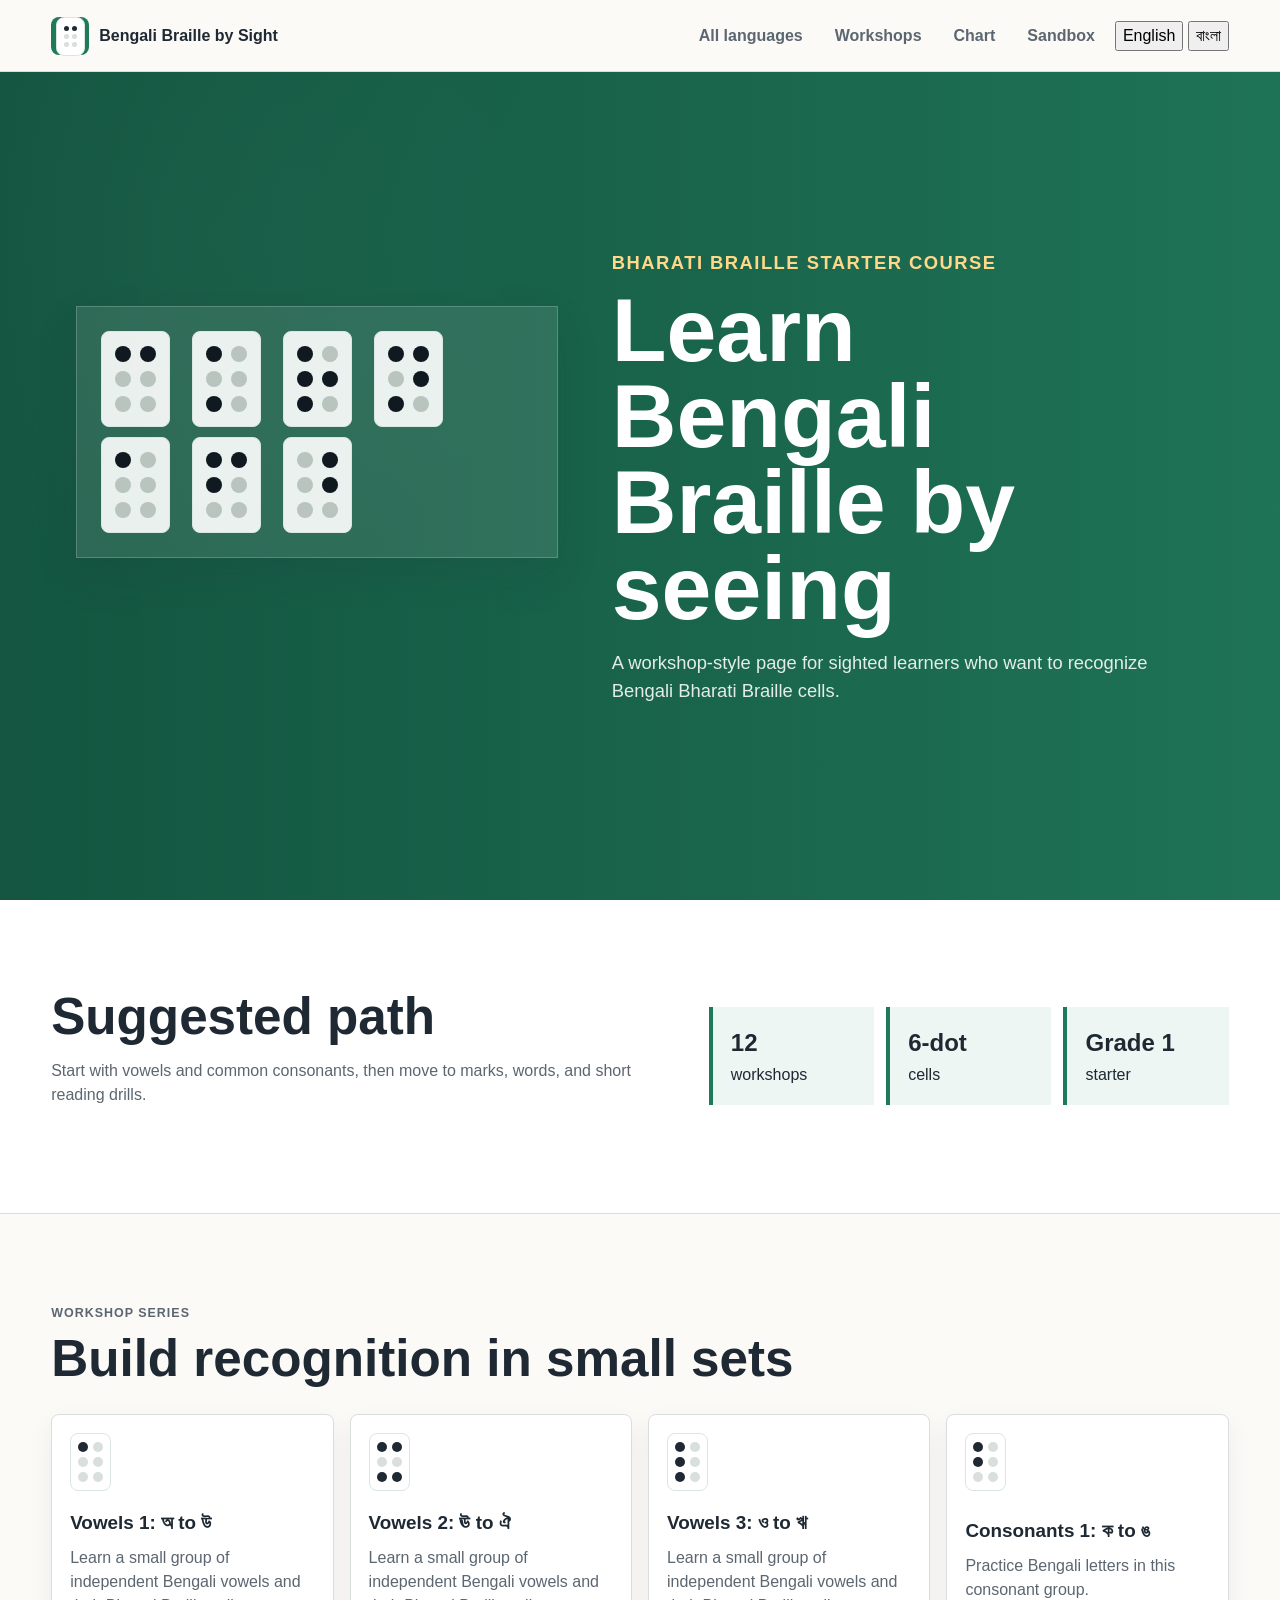
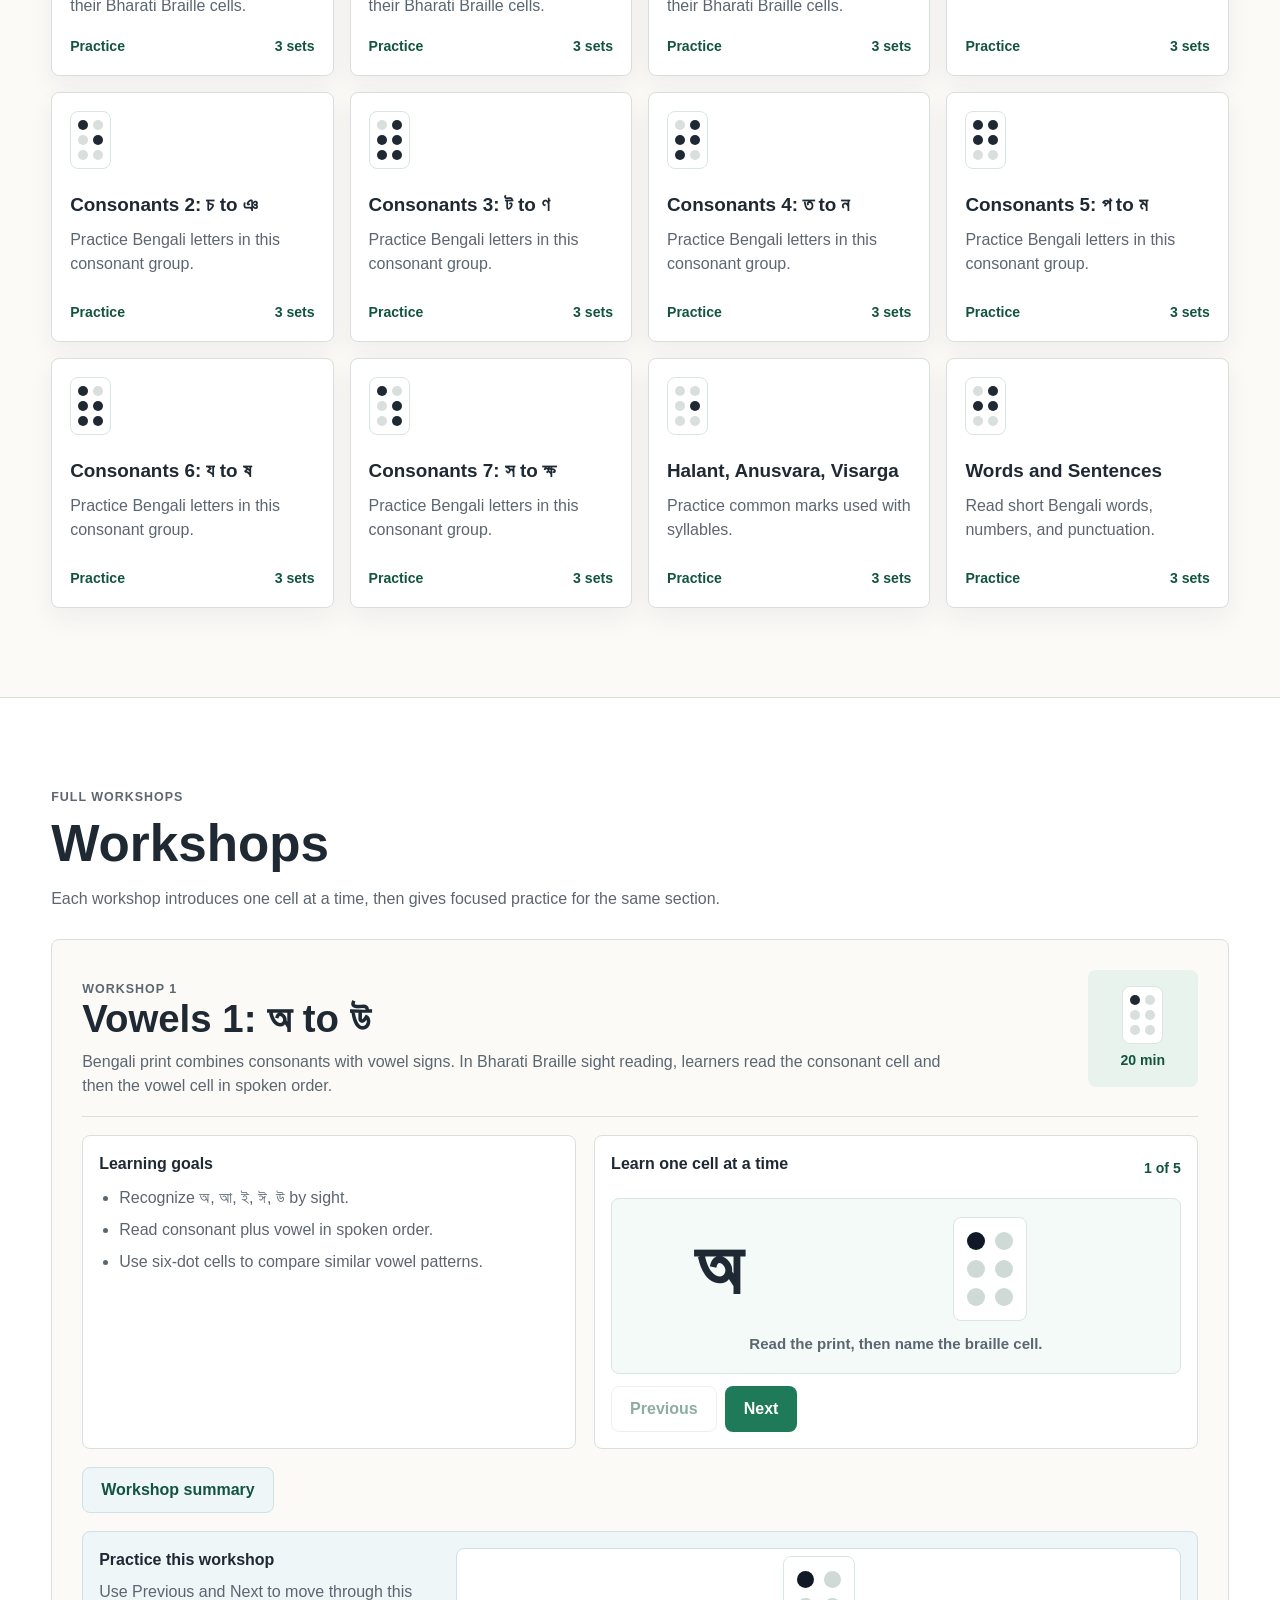
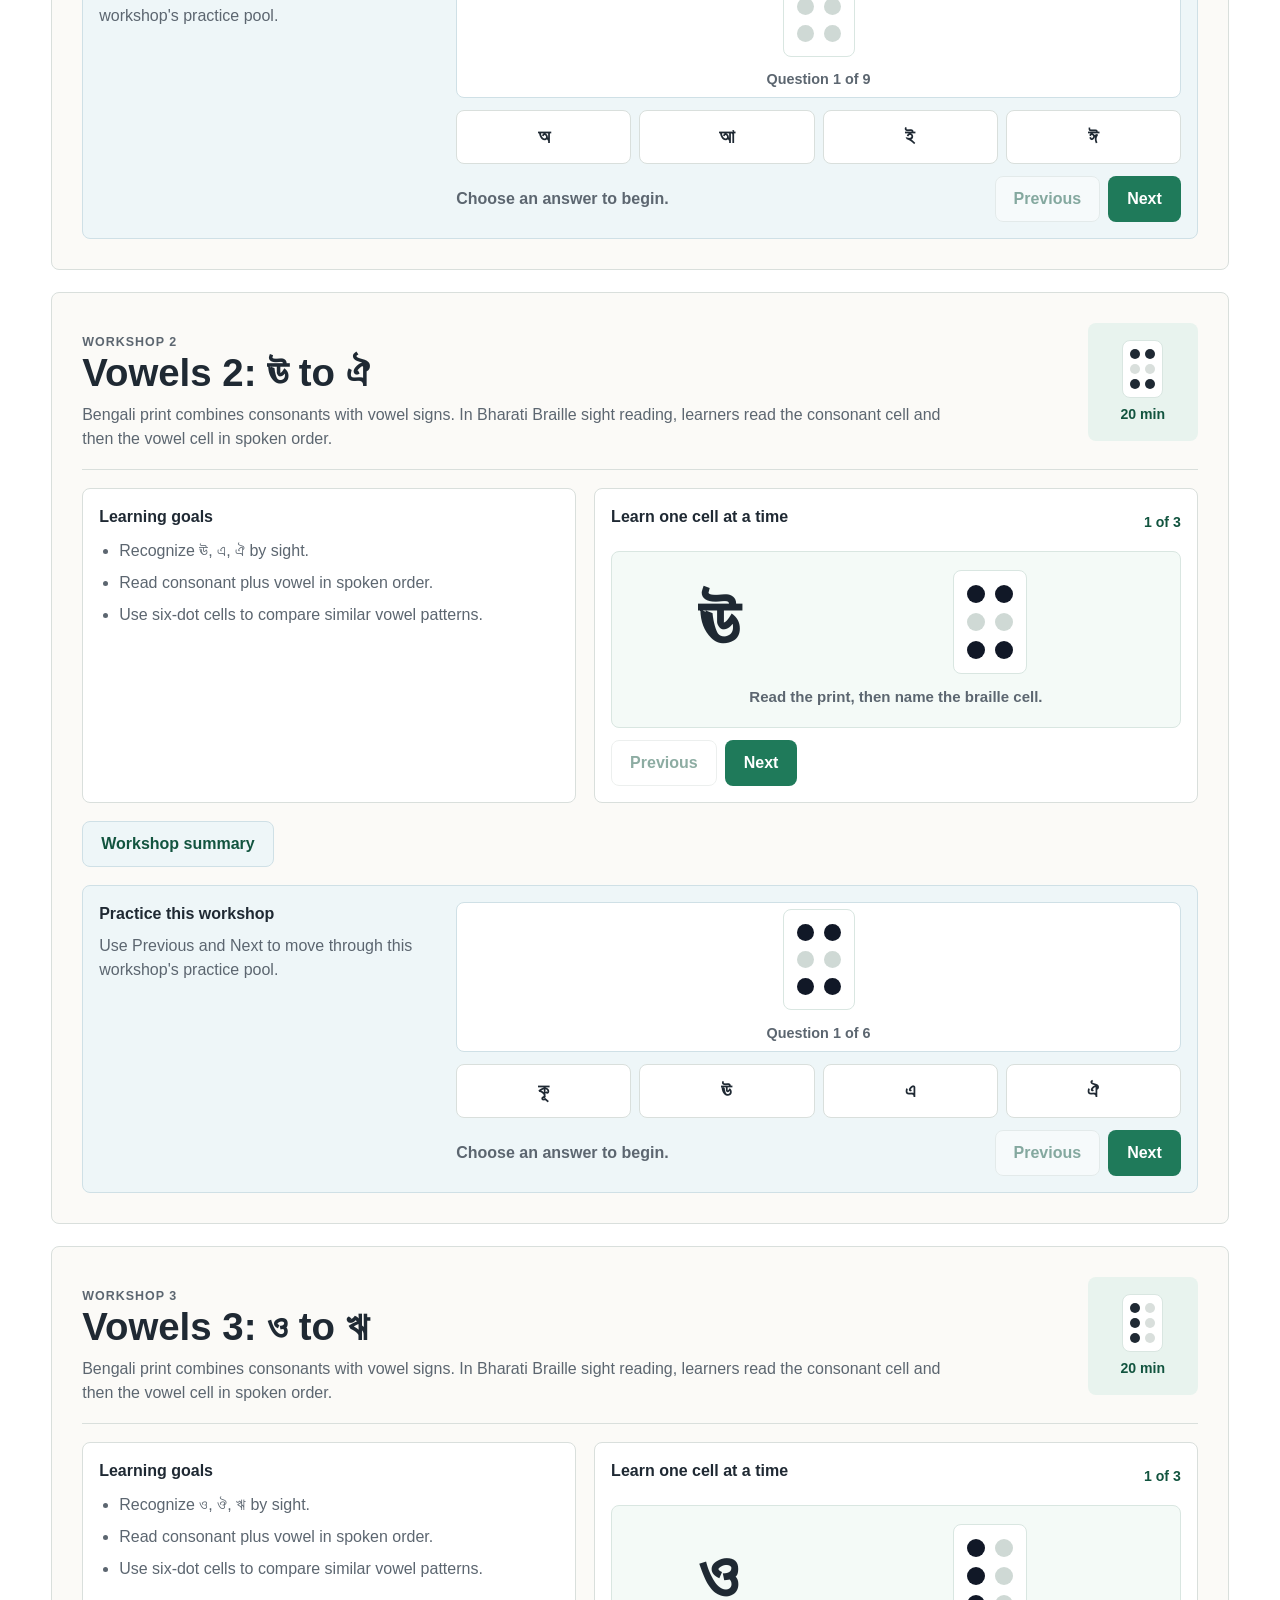
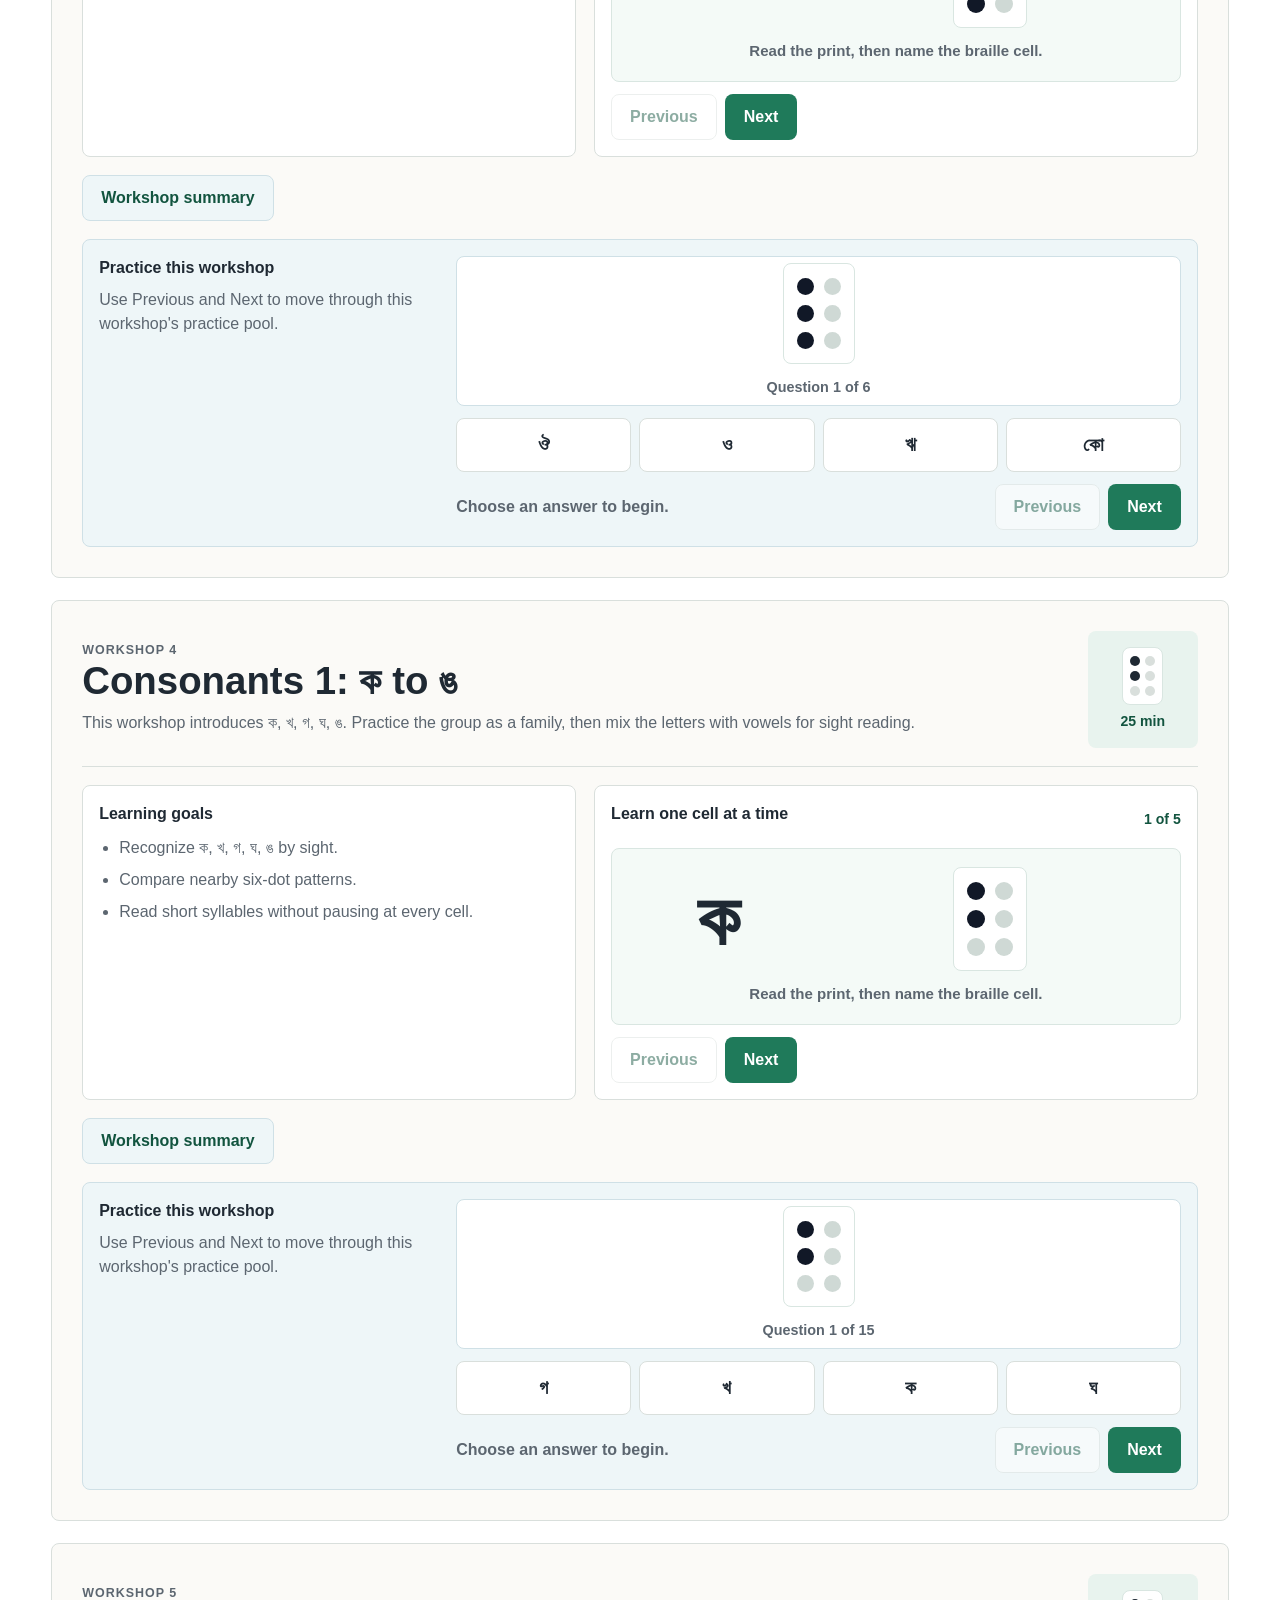
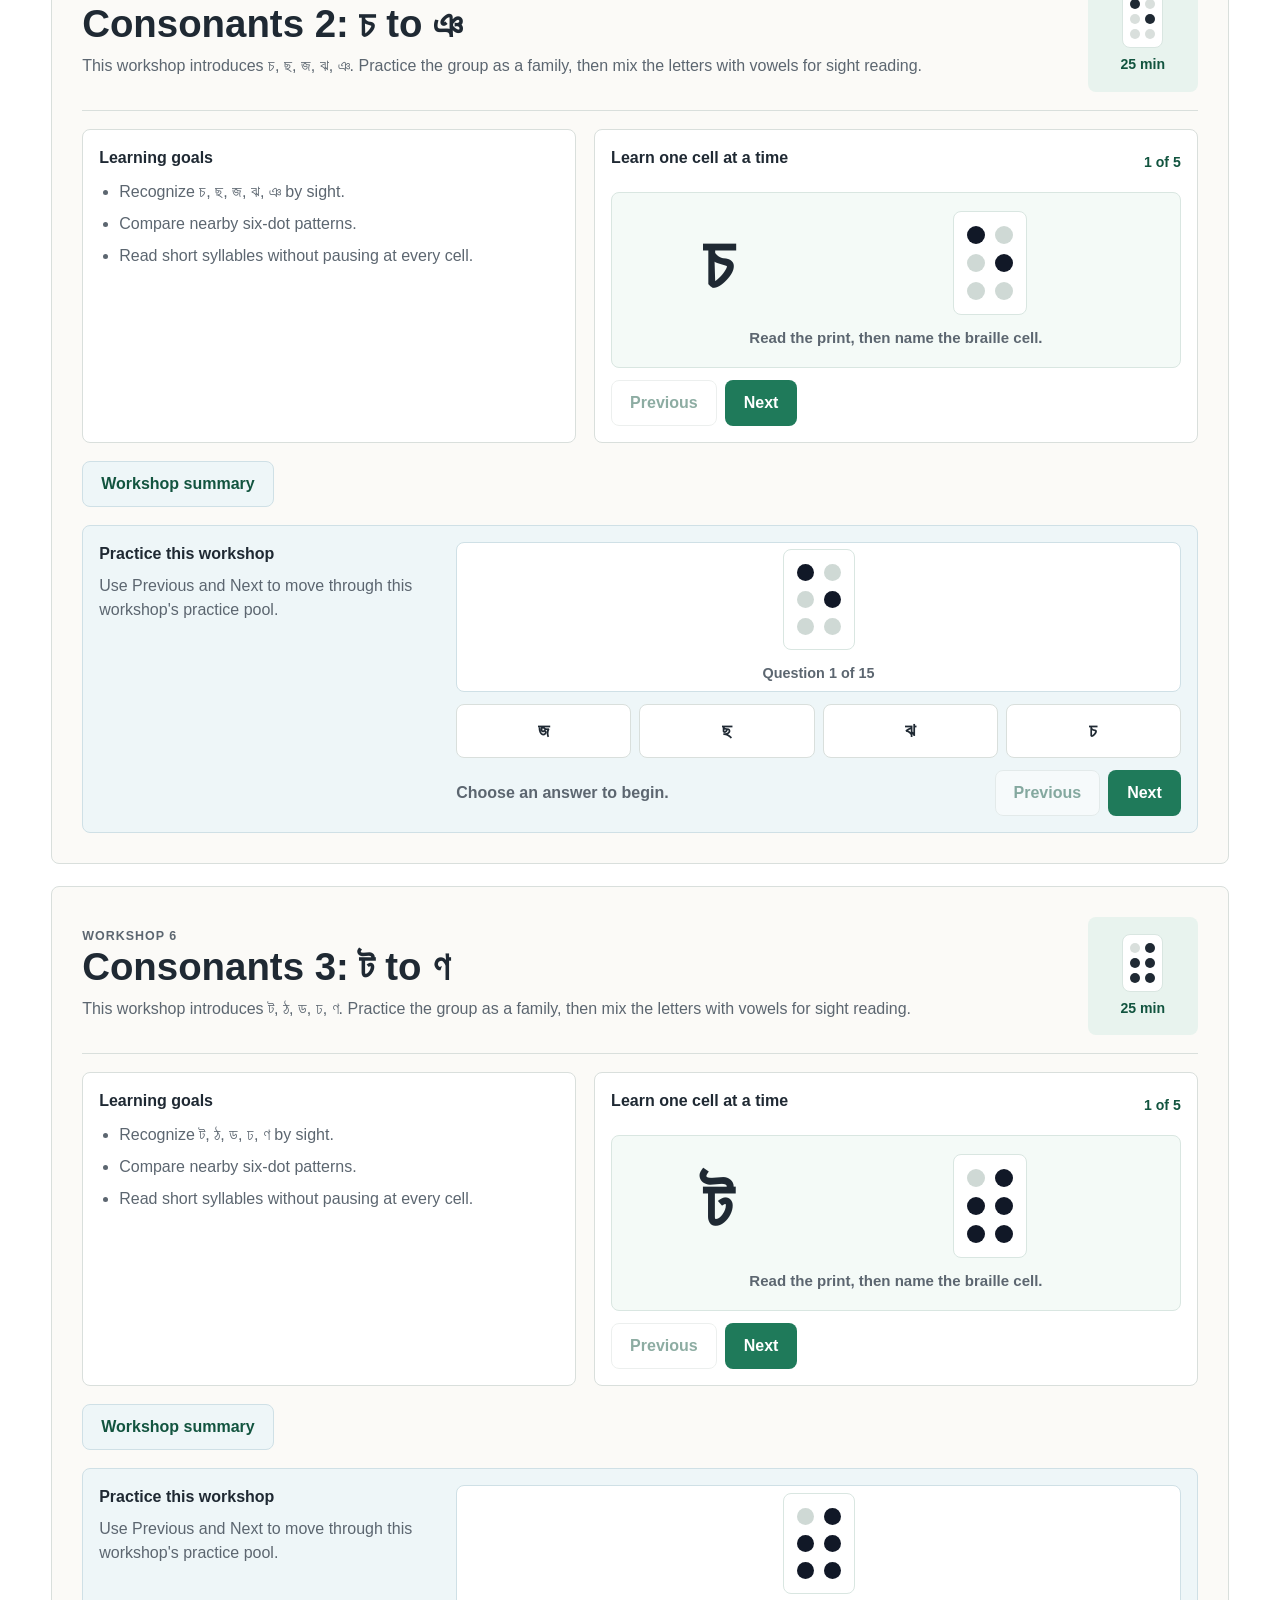
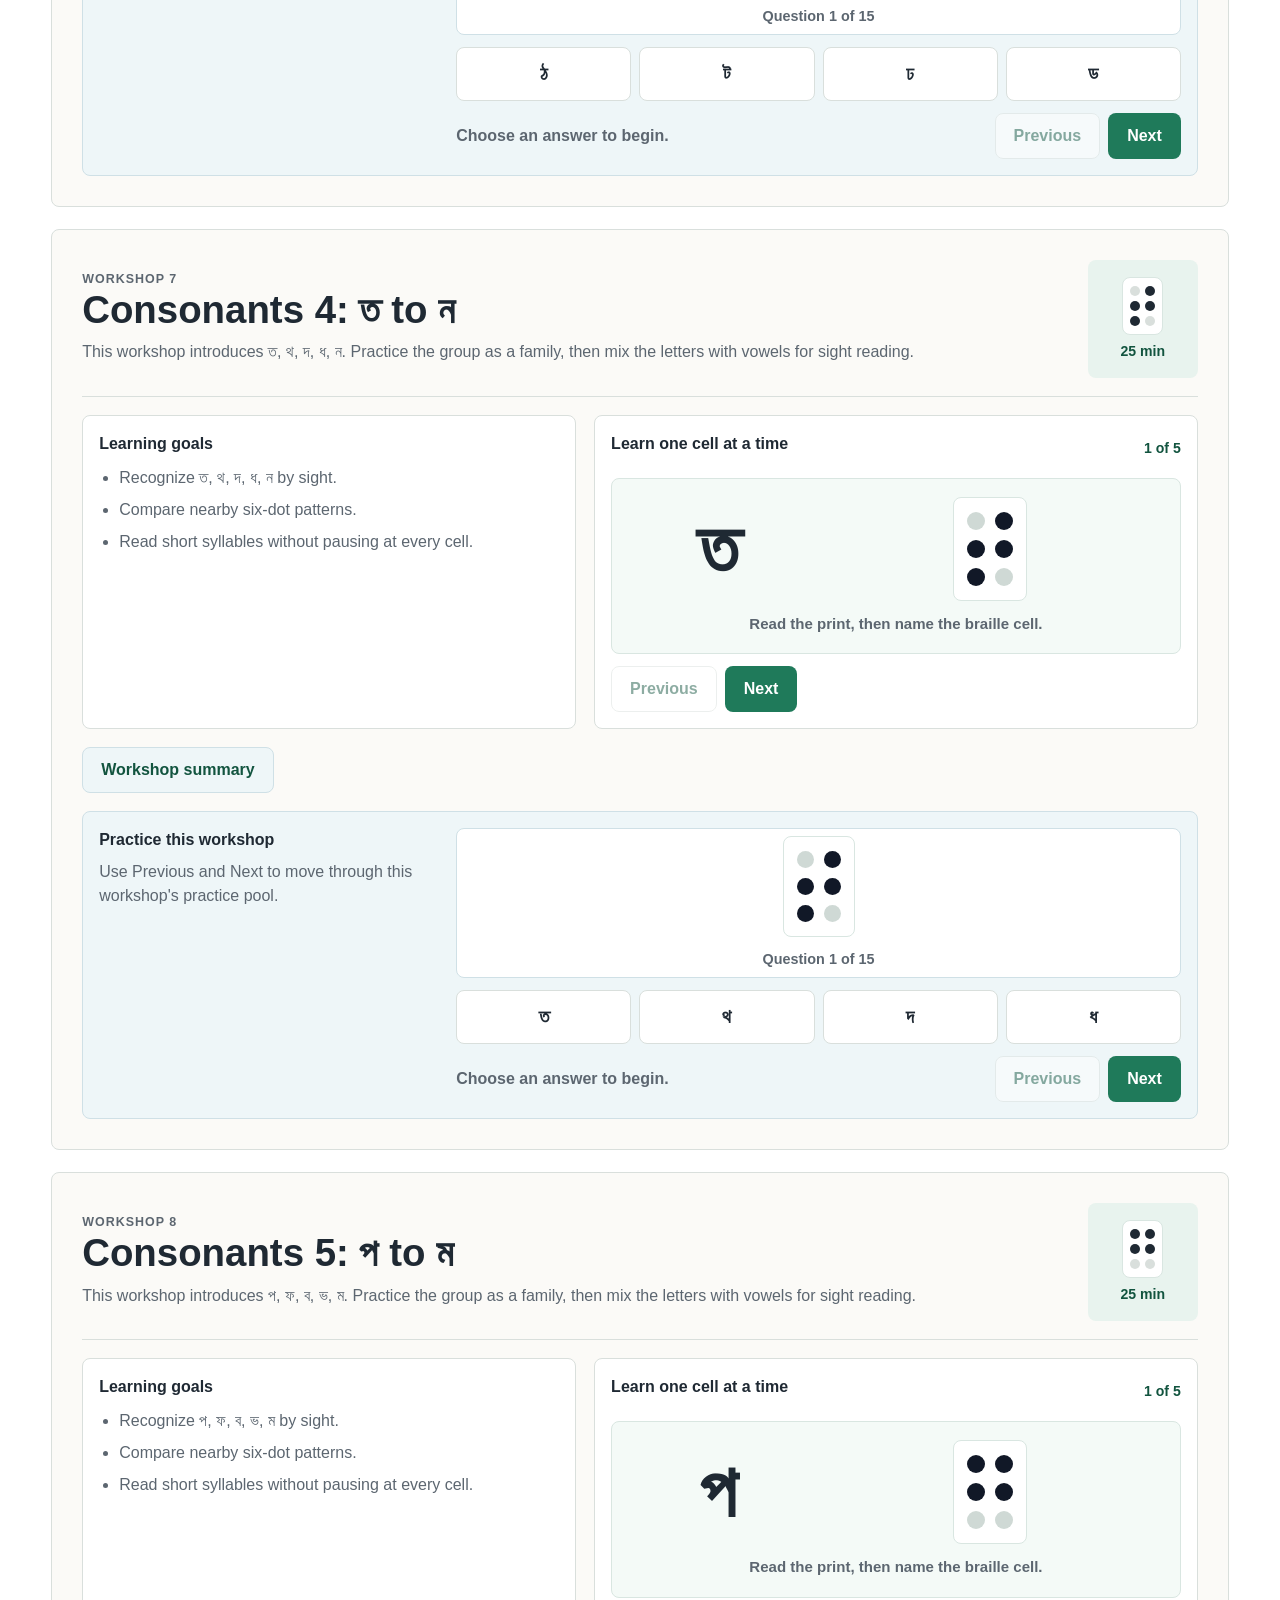
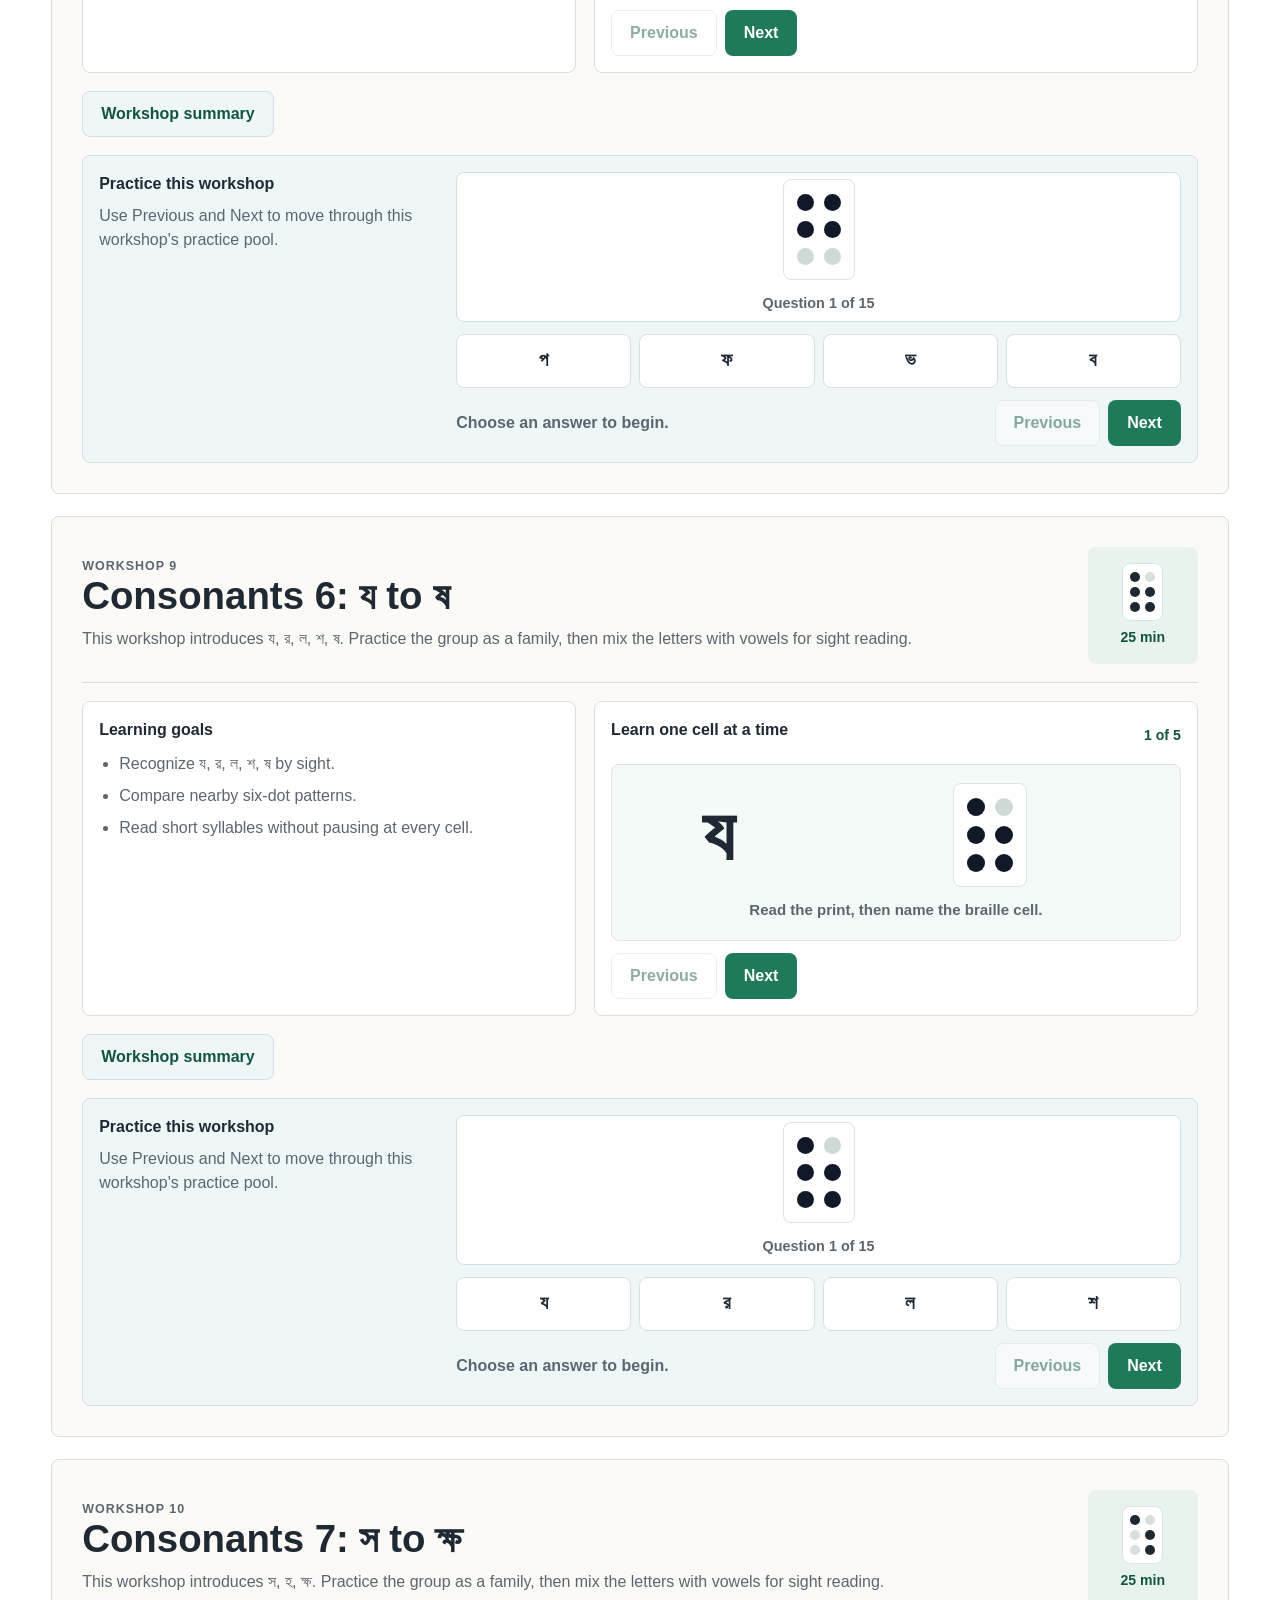
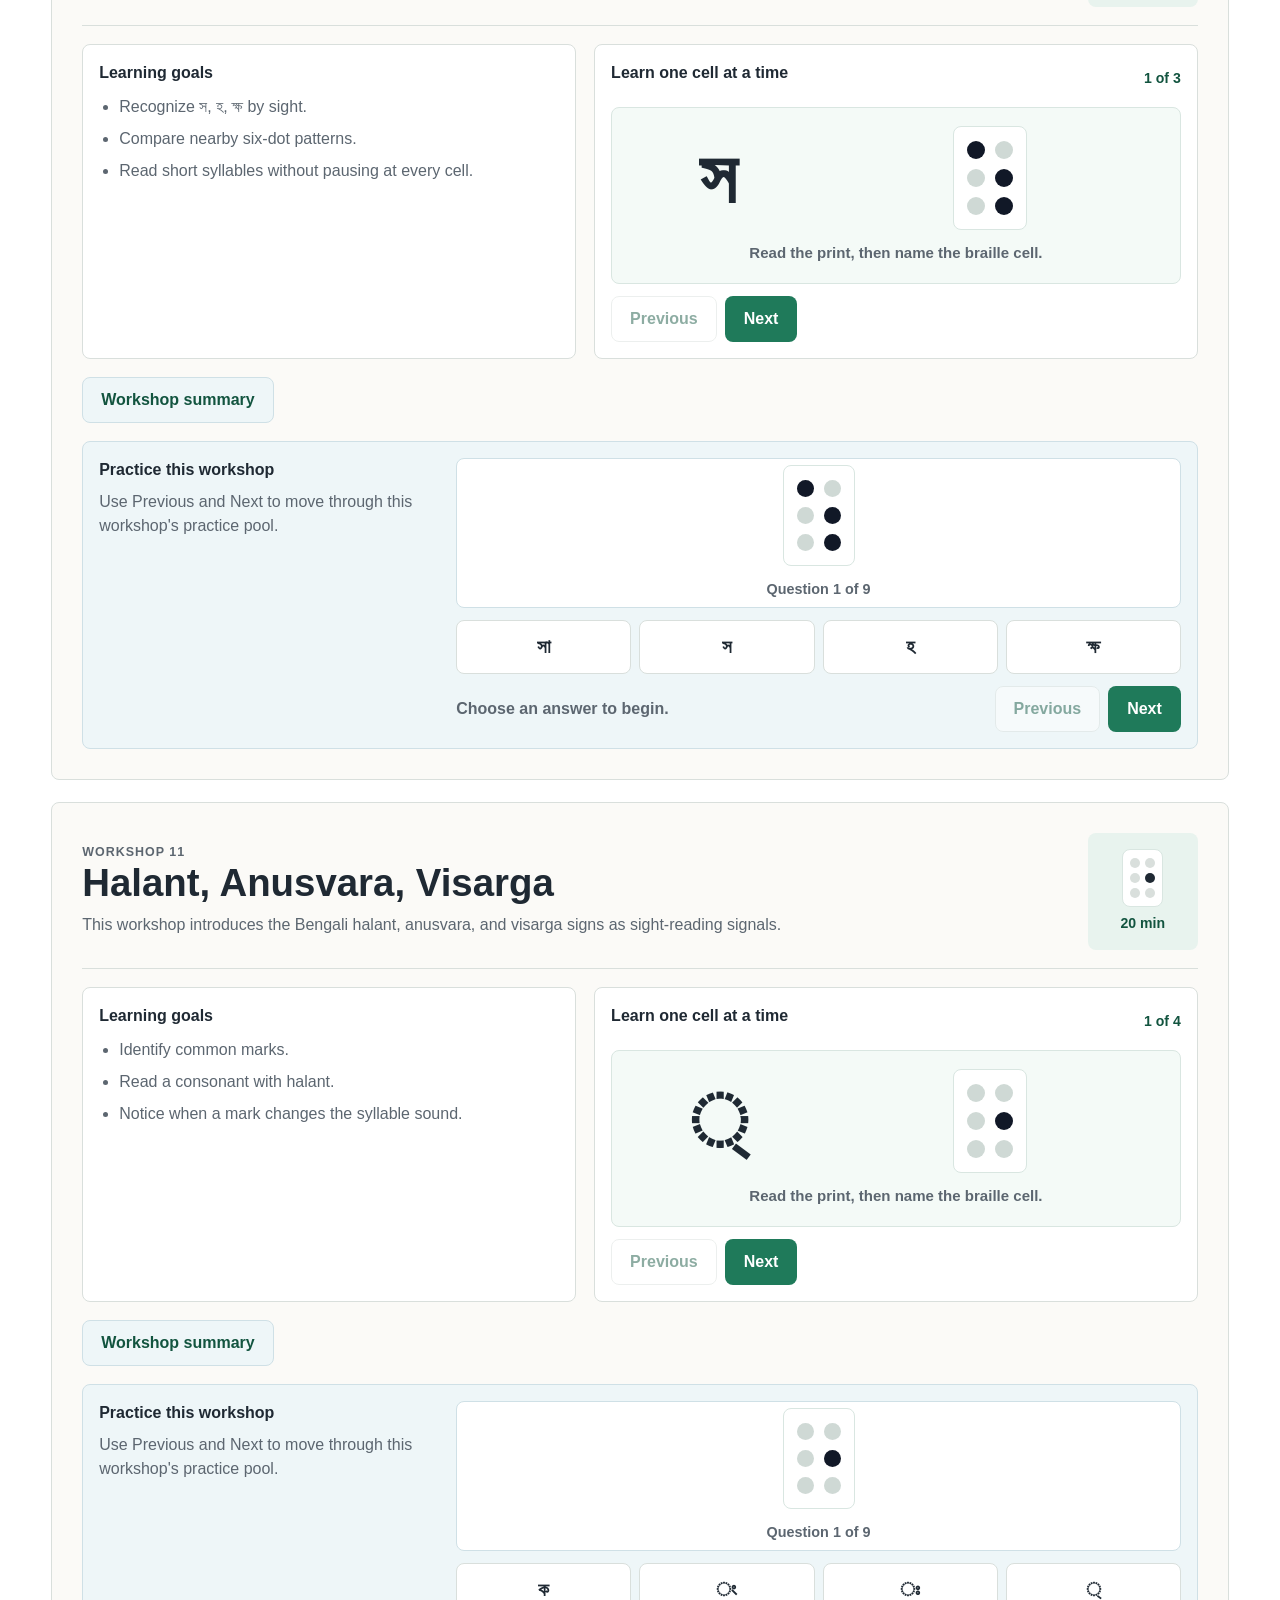
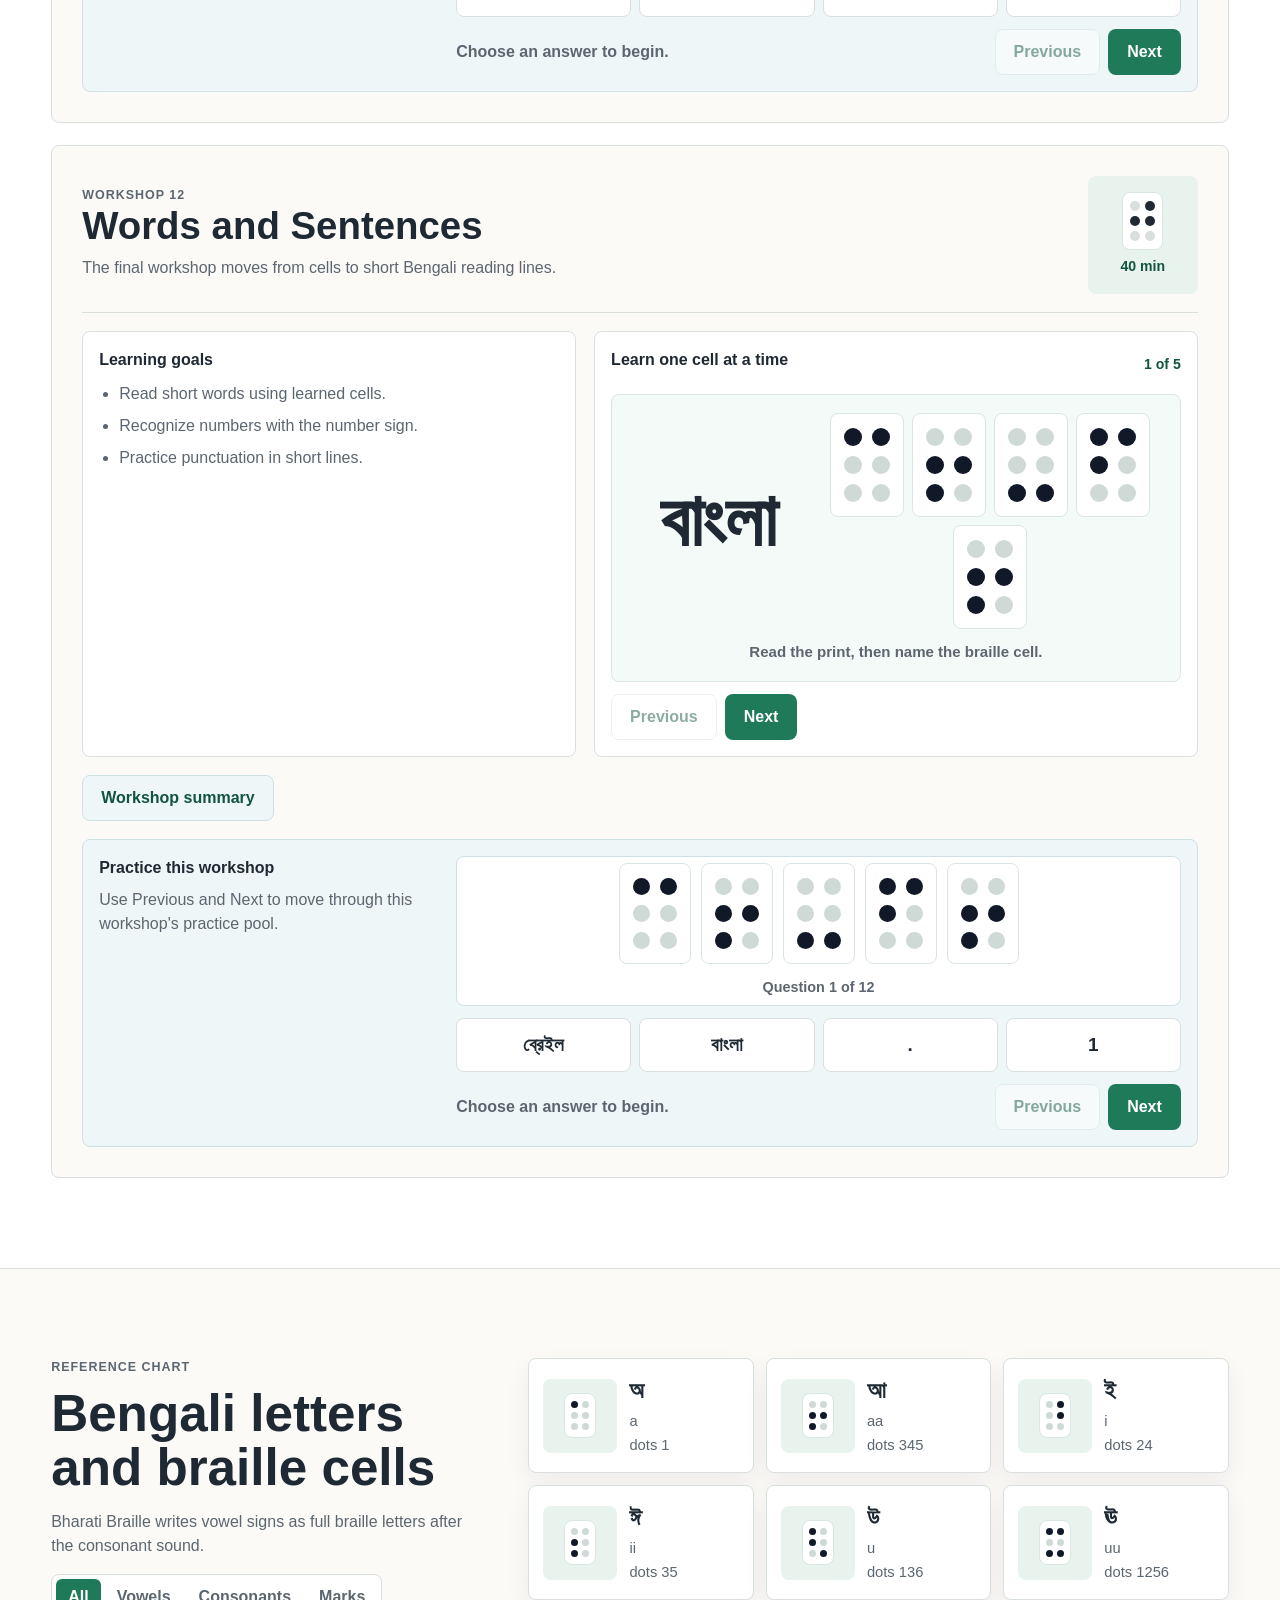
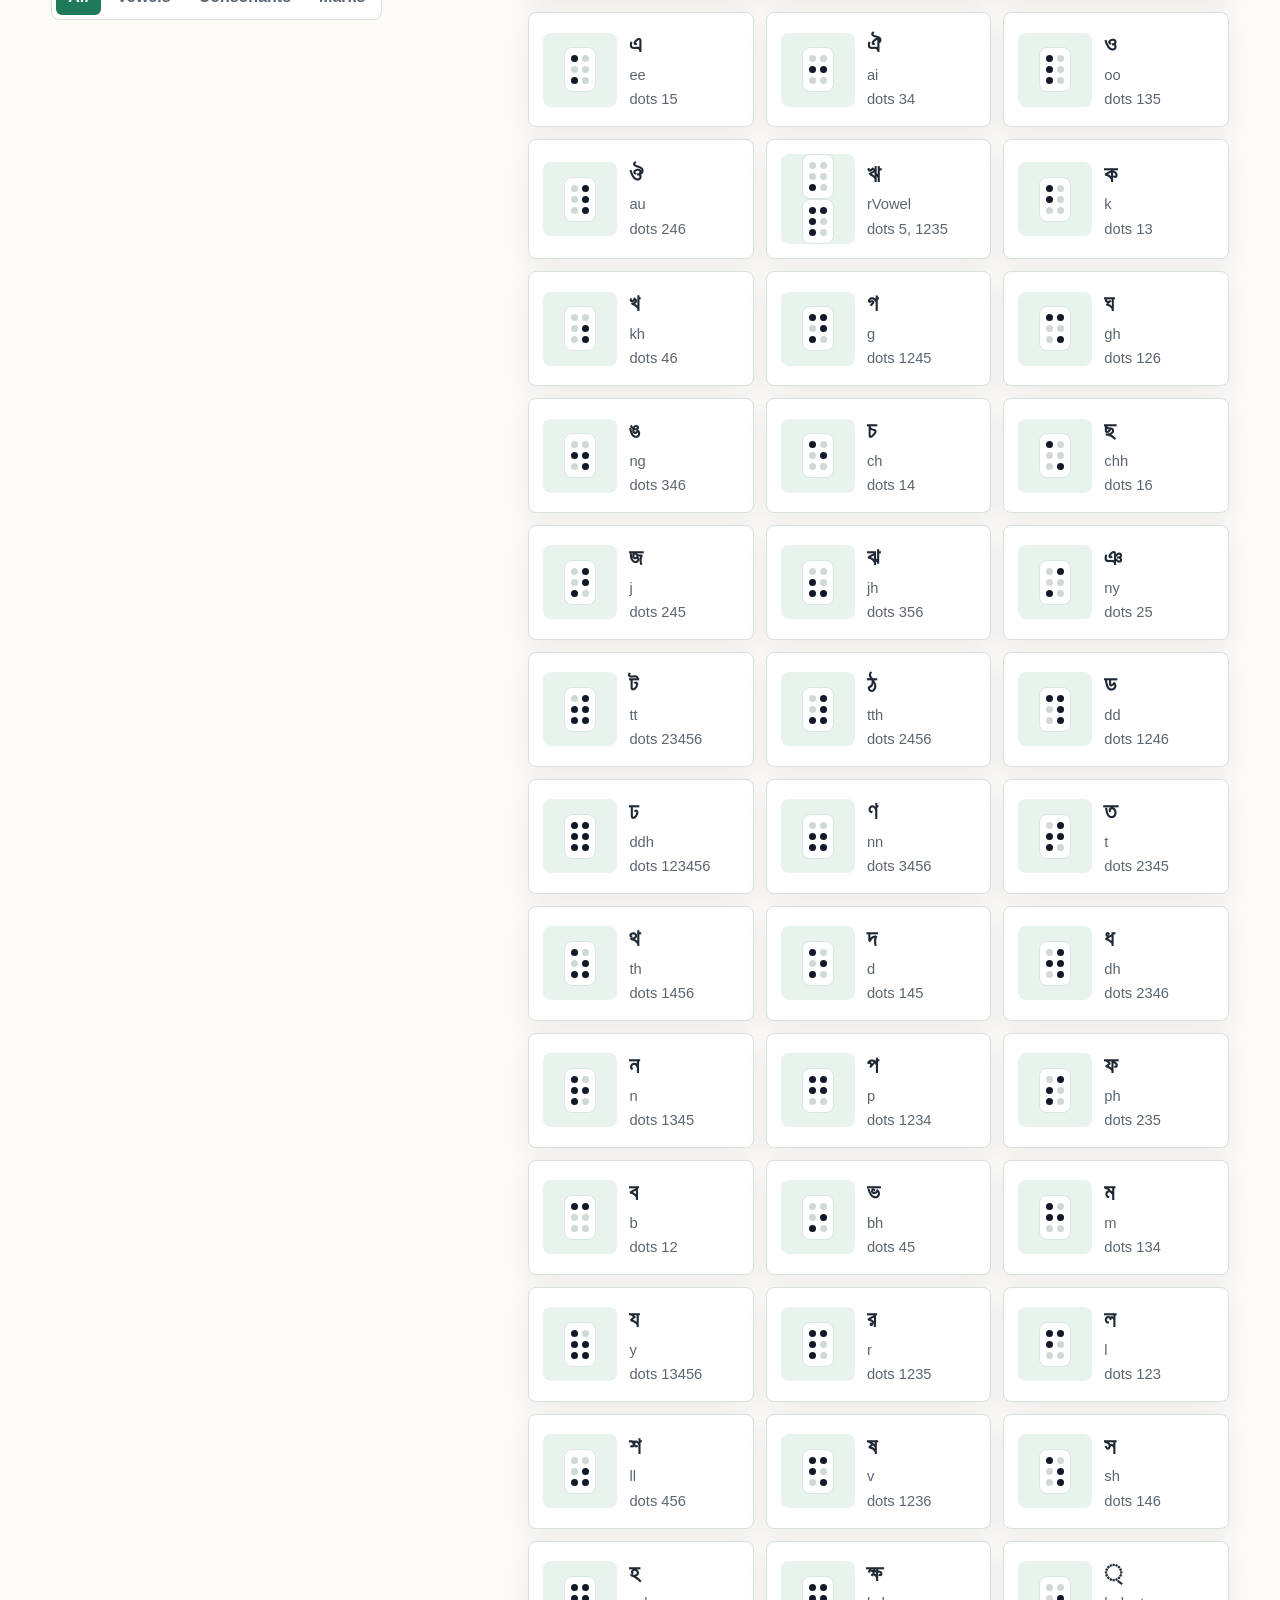
==== commit 8f35f6ef: "Align braille cells with Bharati standard" ====
--- a/bengali.html
+++ b/bengali.html
@@ -1 +1 @@
-<!doctype html><html lang="en"><head><meta charset="utf-8"><meta name="viewport" content="width=device-width, initial-scale=1"><title>Bengali Braille by Sight</title><link rel="stylesheet" href="style.css"></head><body data-course="bengali"><header class="site-header"><a class="brand" href="index.html"><span class="brand-mark" data-braille-render="⠃" aria-hidden="true"></span><span id="brandName">Bengali Braille by Sight</span></a><nav aria-label="Primary"><a href="index.html#languages">All languages</a><a href="#workshops">Workshops</a><a href="#chart">Chart</a><a href="#sandbox">Sandbox</a></nav></header><main id="top"><section class="hero" aria-labelledby="hero-title"><div class="hero-art" aria-hidden="true"><div class="braille-ribbon" data-braille-render="⠃ ⠑ ⠝ ⠛ ⠁ ⠇ ⠊"></div></div><div class="hero-copy"><p class="eyebrow" id="courseEyebrow">Bharati Braille starter course</p><h1 id="hero-title">Learn Bengali Braille by seeing</h1><p id="heroCopy"></p></div></section><section class="intro band" aria-labelledby="path-title"><div><h2 id="path-title">Suggested path</h2><p id="pathCopy"></p></div><div class="stats" aria-label="Course summary"><span><strong>8</strong> workshops</span><span><strong>6-dot</strong> cells</span><span><strong>Grade 1</strong> starter</span></div></section><section id="series" class="section"><div class="section-heading"><p class="eyebrow">Workshop series</p><h2>Build recognition in small sets</h2></div><div class="workshop-grid" id="lessonGrid"></div></section><section id="workshops" class="section workshop-detail-section"><div class="section-heading"><p class="eyebrow">Full workshops</p><h2>Workshops</h2><p id="workshopCopy"></p></div><div class="workshop-detail-list" id="workshopDetails"></div></section><div class="modal-backdrop" id="summaryModal" hidden><section class="summary-modal" role="dialog" aria-modal="true" aria-labelledby="summaryTitle"><div class="summary-modal-header"><div><p class="eyebrow">Workshop summary</p><h2 id="summaryTitle">Workshop summary</h2></div><button class="icon-button" type="button" id="closeSummary" aria-label="Close workshop summary">×</button></div><div class="summary-modal-body" id="summaryBody"></div></section></div><section id="chart" class="section split"><div class="section-heading sticky-copy"><p class="eyebrow">Reference chart</p><h2 id="chartTitle">Bengali letters and braille cells</h2><p id="chartCopy"></p><div class="segmented" role="tablist" aria-label="Chart groups"><button class="active" type="button" data-chart-filter="all">All</button><button type="button" data-chart-filter="vowel">Vowels</button><button type="button" data-chart-filter="consonant">Consonants</button><button type="button" data-chart-filter="mark">Marks</button></div></div><div class="chart-panel"><div class="chart-grid" id="chartGrid"></div></div></section><section id="sandbox" class="section split reverse"><div class="sandbox-tool"><label for="kannadaInput" id="sandboxLabel">Bengali print</label><textarea id="kannadaInput" rows="6"></textarea><div class="sandbox-output" aria-label="Braille output"><span id="brailleOutput"></span></div></div><div class="section-heading sticky-copy"><p class="eyebrow">Sandbox</p><h2>Explore print-to-braille order</h2><p id="sandboxCopy"></p></div></section></main><footer class="site-footer"><span id="footerName">Bengali Braille by Sight</span><a href="#top">Back to top</a></footer><script src="multi-course.js"></script></body></html>
+<!doctype html><html lang="en"><head><meta charset="utf-8"><meta name="viewport" content="width=device-width, initial-scale=1"><title>Bengali Braille by Sight</title><link rel="stylesheet" href="style.css"></head><body data-course="bengali"><header class="site-header"><a class="brand" href="index.html"><span class="brand-mark" data-braille-render="⠃" aria-hidden="true"></span><span id="brandName">Bengali Braille by Sight</span></a><nav aria-label="Primary"><a href="index.html#languages">All languages</a><a href="#workshops">Workshops</a><a href="#chart">Chart</a><a href="#sandbox">Sandbox</a></nav></header><main id="top"><section class="hero" aria-labelledby="hero-title"><div class="hero-art" aria-hidden="true"><div class="braille-ribbon" data-braille-render="⠃ ⠑ ⠝ ⠛ ⠁ ⠇ ⠊"></div></div><div class="hero-copy"><p class="eyebrow" id="courseEyebrow">Bharati Braille starter course</p><h1 id="hero-title">Learn Bengali Braille by seeing</h1><p id="heroCopy"></p></div></section><section class="intro band" aria-labelledby="path-title"><div><h2 id="path-title">Suggested path</h2><p id="pathCopy"></p></div><div class="stats" aria-label="Course summary"><span><strong>8</strong> workshops</span><span><strong>6-dot</strong> cells</span><span><strong>Grade 1</strong> starter</span></div></section><section id="series" class="section"><div class="section-heading"><p class="eyebrow">Workshop series</p><h2>Build recognition in small sets</h2></div><div class="workshop-grid" id="lessonGrid"></div></section><section id="workshops" class="section workshop-detail-section"><div class="section-heading"><p class="eyebrow">Full workshops</p><h2>Workshops</h2><p id="workshopCopy"></p></div><div class="workshop-detail-list" id="workshopDetails"></div></section><div class="modal-backdrop" id="summaryModal" hidden><section class="summary-modal" role="dialog" aria-modal="true" aria-labelledby="summaryTitle"><div class="summary-modal-header"><div><p class="eyebrow">Workshop summary</p><h2 id="summaryTitle">Workshop summary</h2></div><button class="icon-button" type="button" id="closeSummary" aria-label="Close workshop summary">×</button></div><div class="summary-modal-body" id="summaryBody"></div></section></div><section id="chart" class="section split"><div class="section-heading sticky-copy"><p class="eyebrow">Reference chart</p><h2 id="chartTitle">Bengali letters and braille cells</h2><p id="chartCopy"></p><div class="segmented" role="tablist" aria-label="Chart groups"><button class="active" type="button" data-chart-filter="all">All</button><button type="button" data-chart-filter="vowel">Vowels</button><button type="button" data-chart-filter="consonant">Consonants</button><button type="button" data-chart-filter="mark">Marks</button></div></div><div class="chart-panel"><div class="chart-grid" id="chartGrid"></div></div></section><section id="sandbox" class="section split reverse"><div class="sandbox-tool"><label for="kannadaInput" id="sandboxLabel">Bengali print</label><textarea id="kannadaInput" rows="6"></textarea><div class="sandbox-output" aria-label="Braille output"><span id="brailleOutput"></span></div></div><div class="section-heading sticky-copy"><p class="eyebrow">Sandbox</p><h2>Explore print-to-braille order</h2><p id="sandboxCopy"></p></div></section></main><footer class="site-footer"><span id="footerName">Bengali Braille by Sight</span><a href="#top">Back to top</a></footer><script src="multi-course.js?v=standards-20260615"></script></body></html>
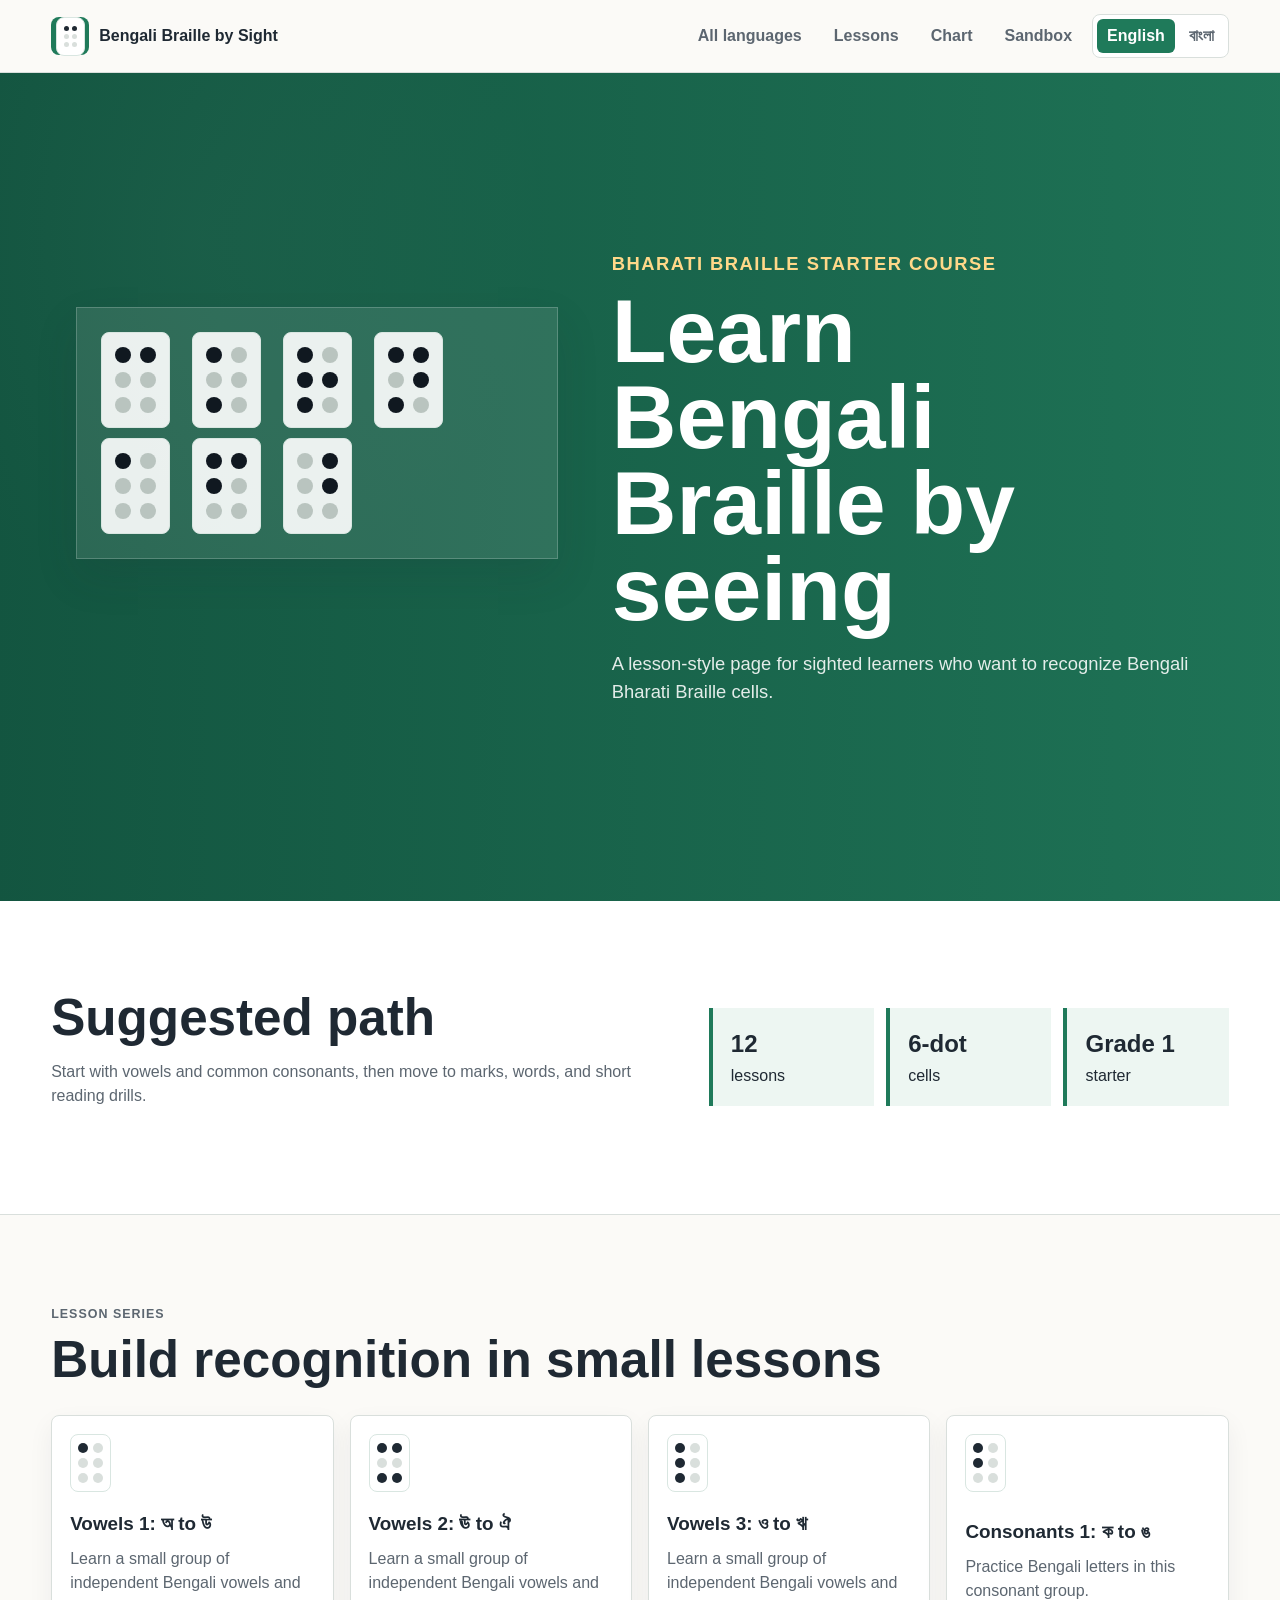
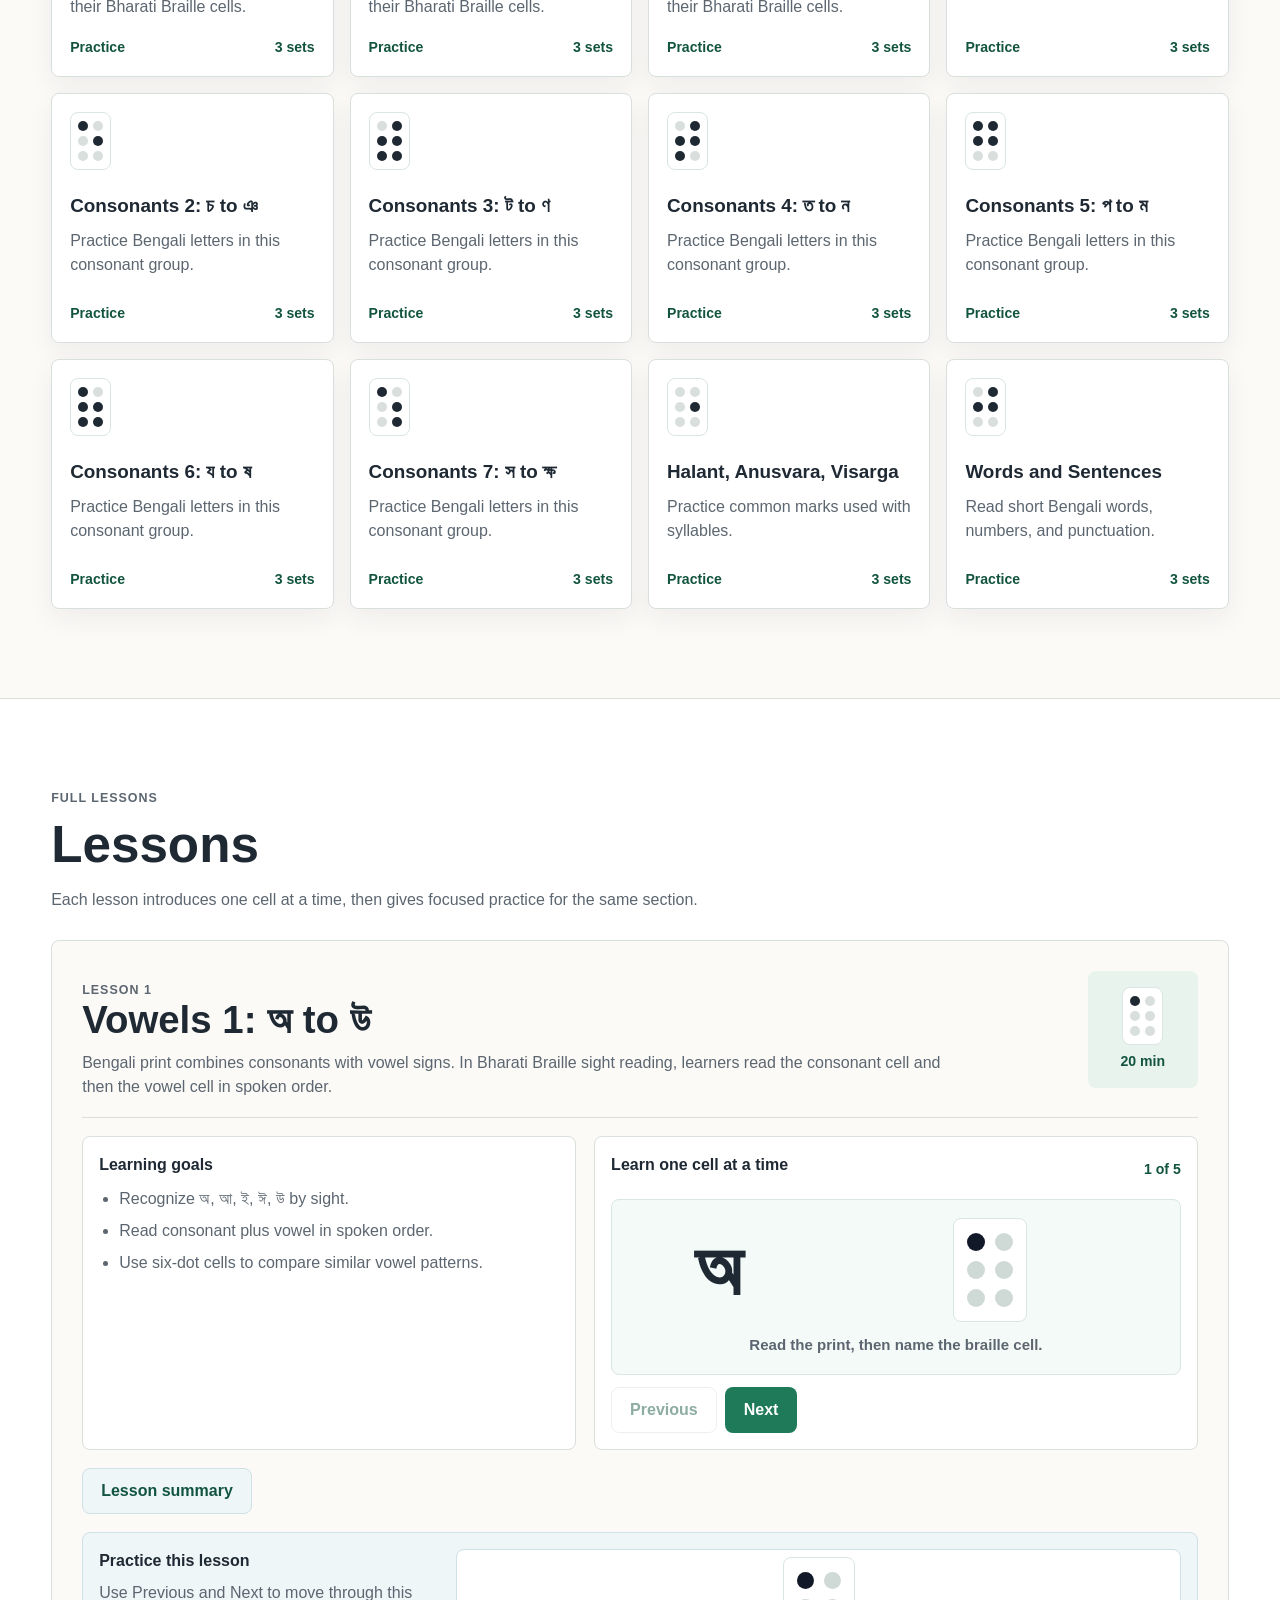
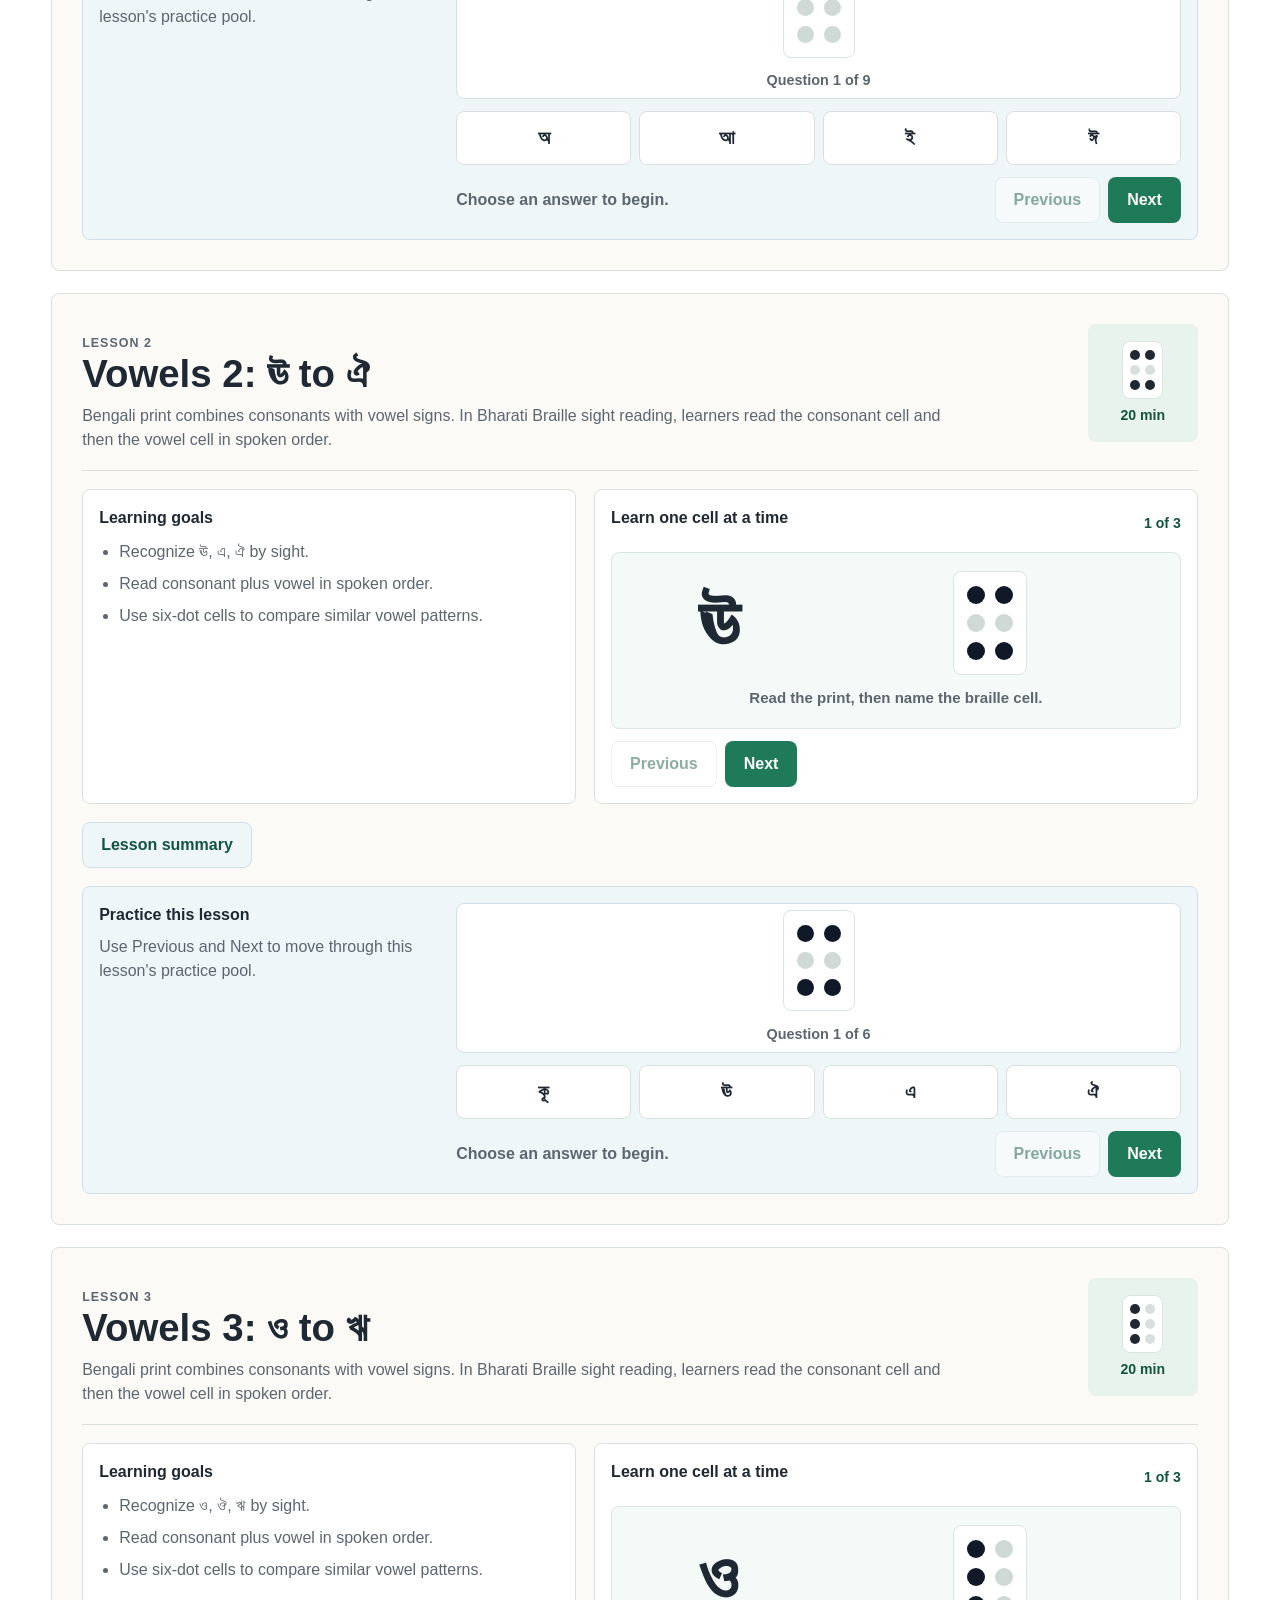
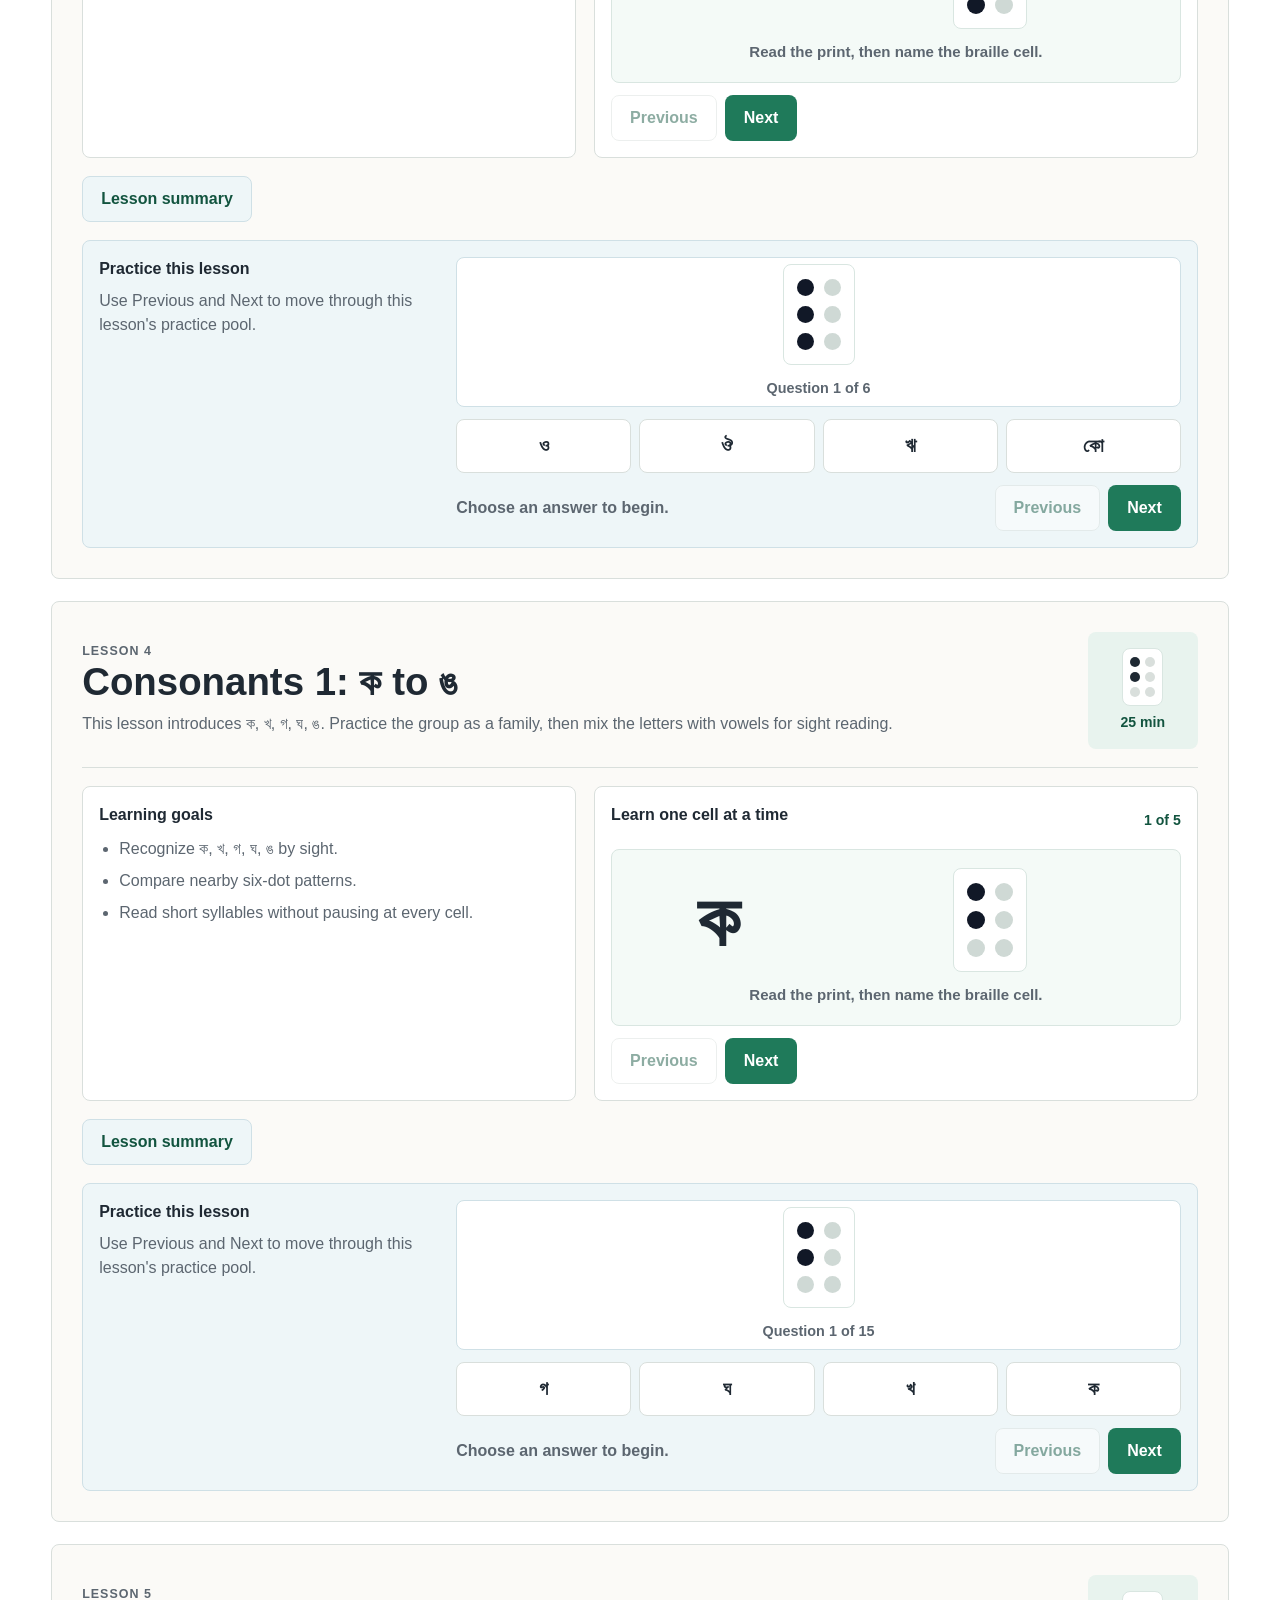
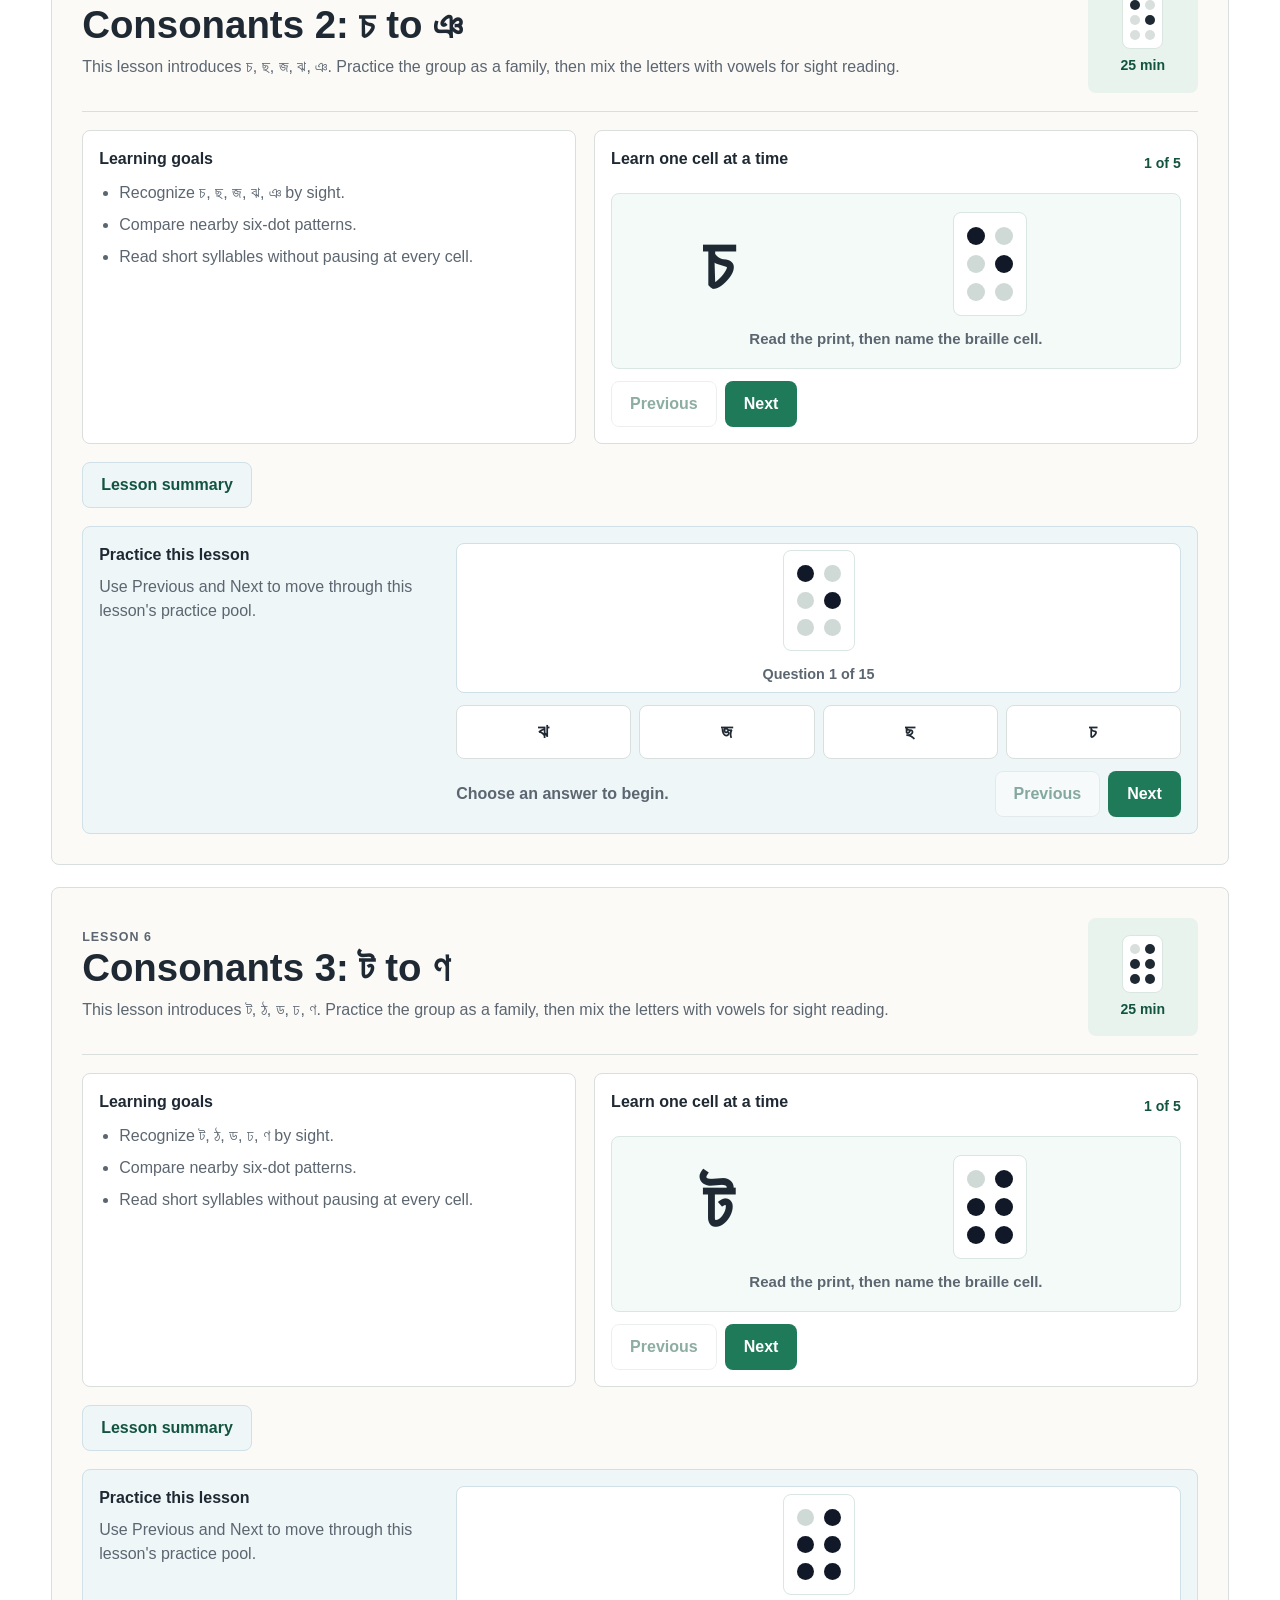
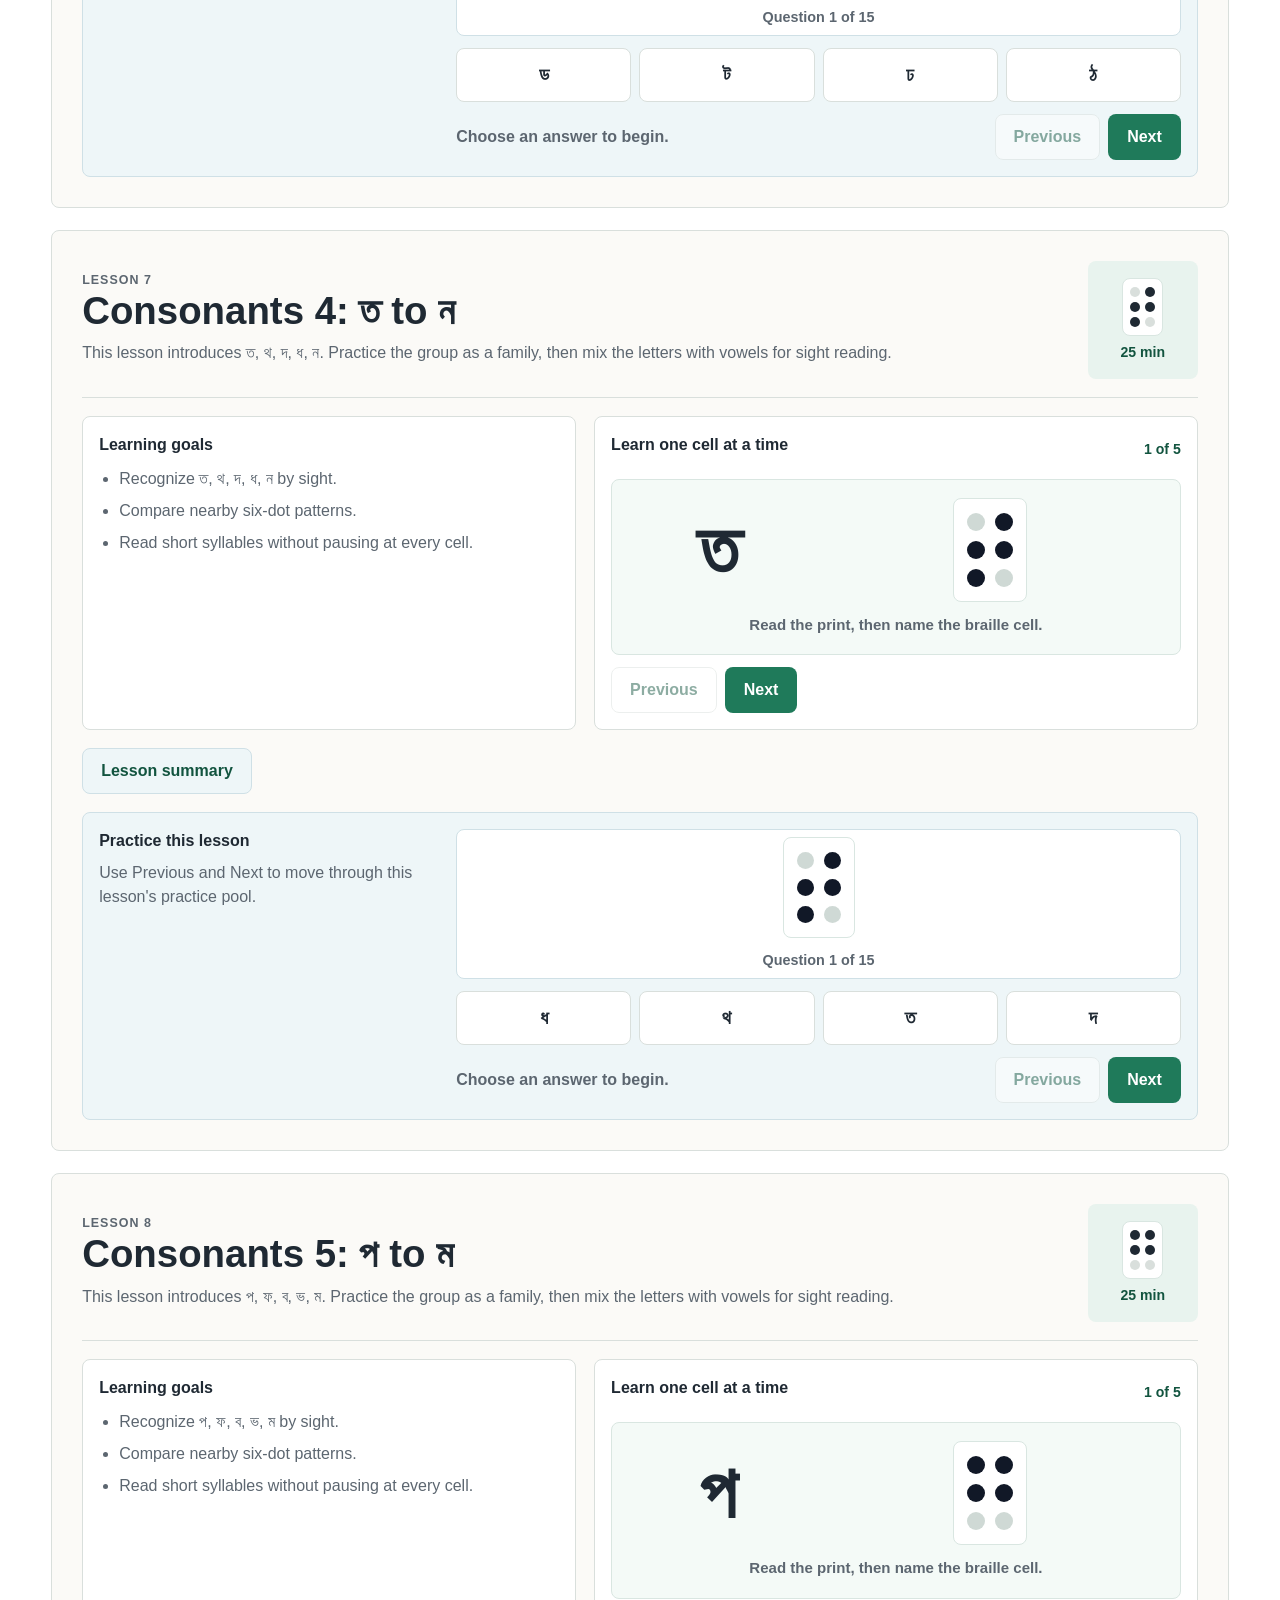
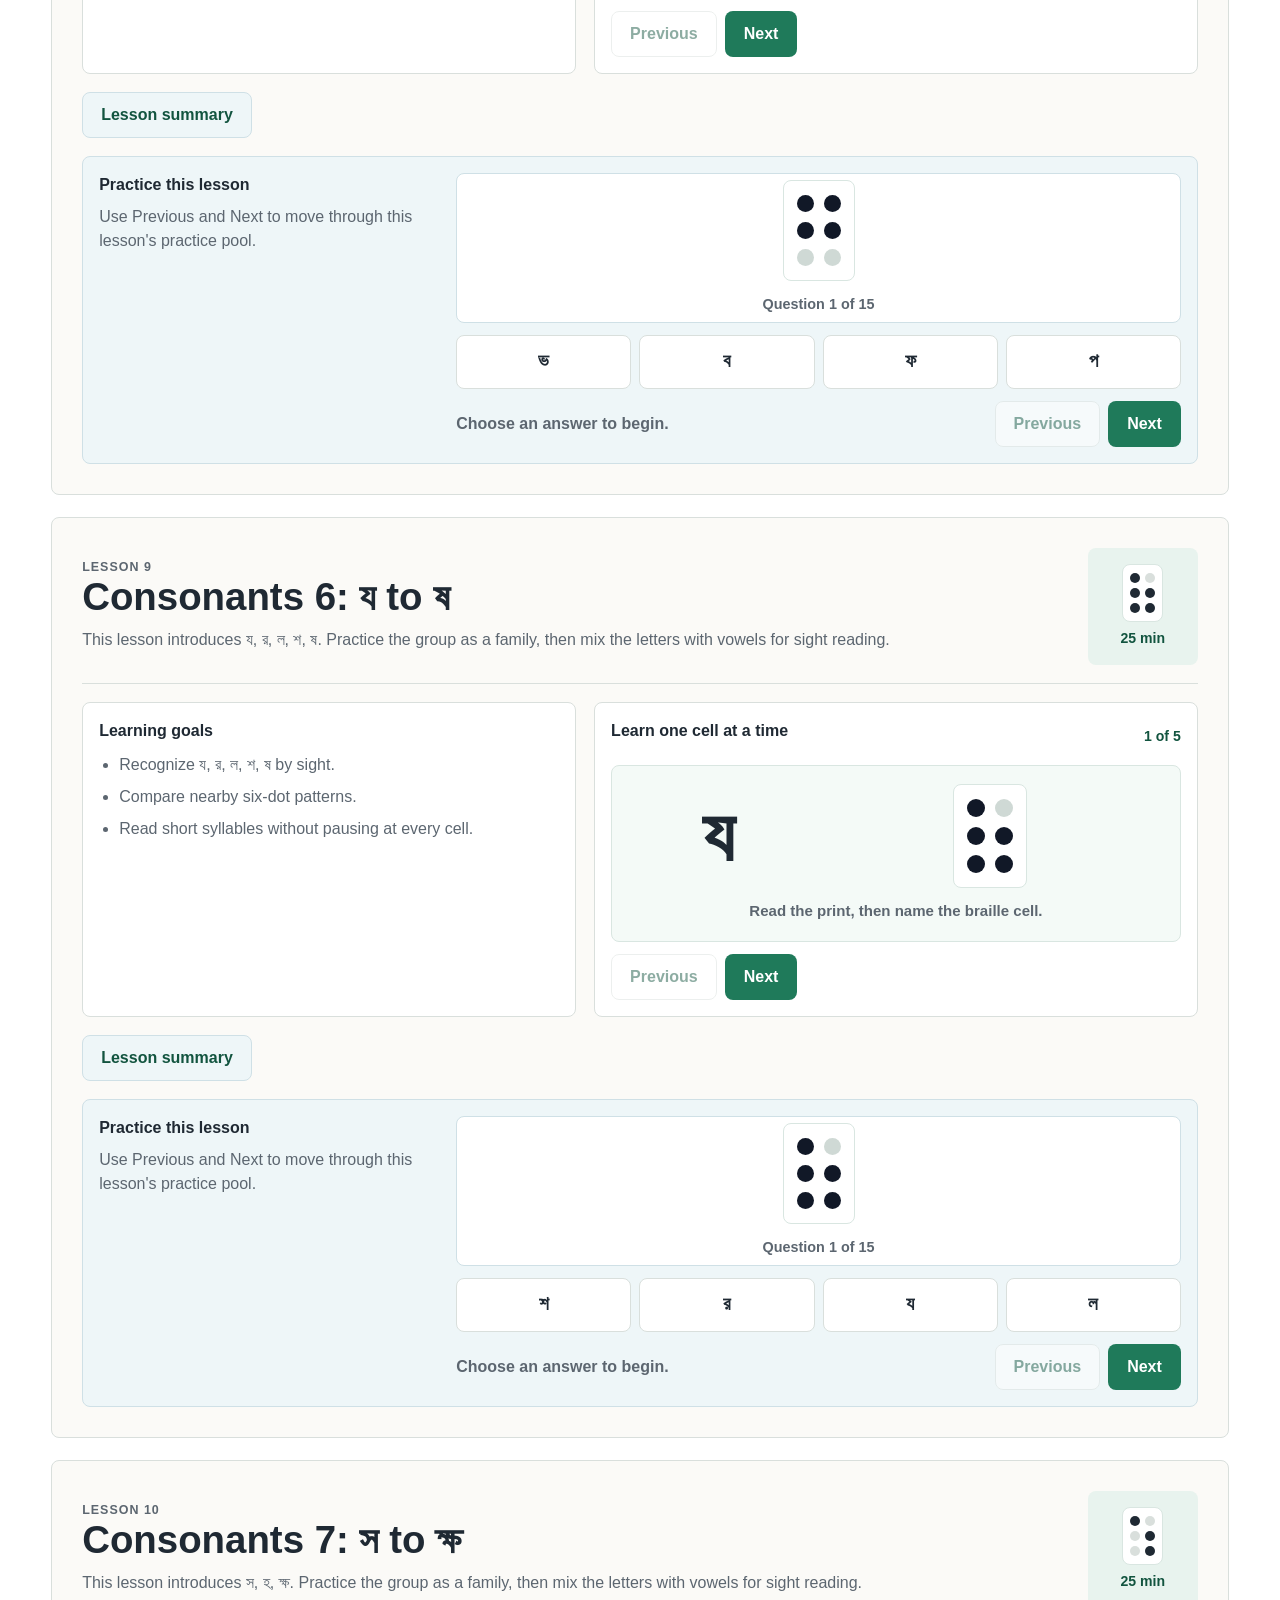
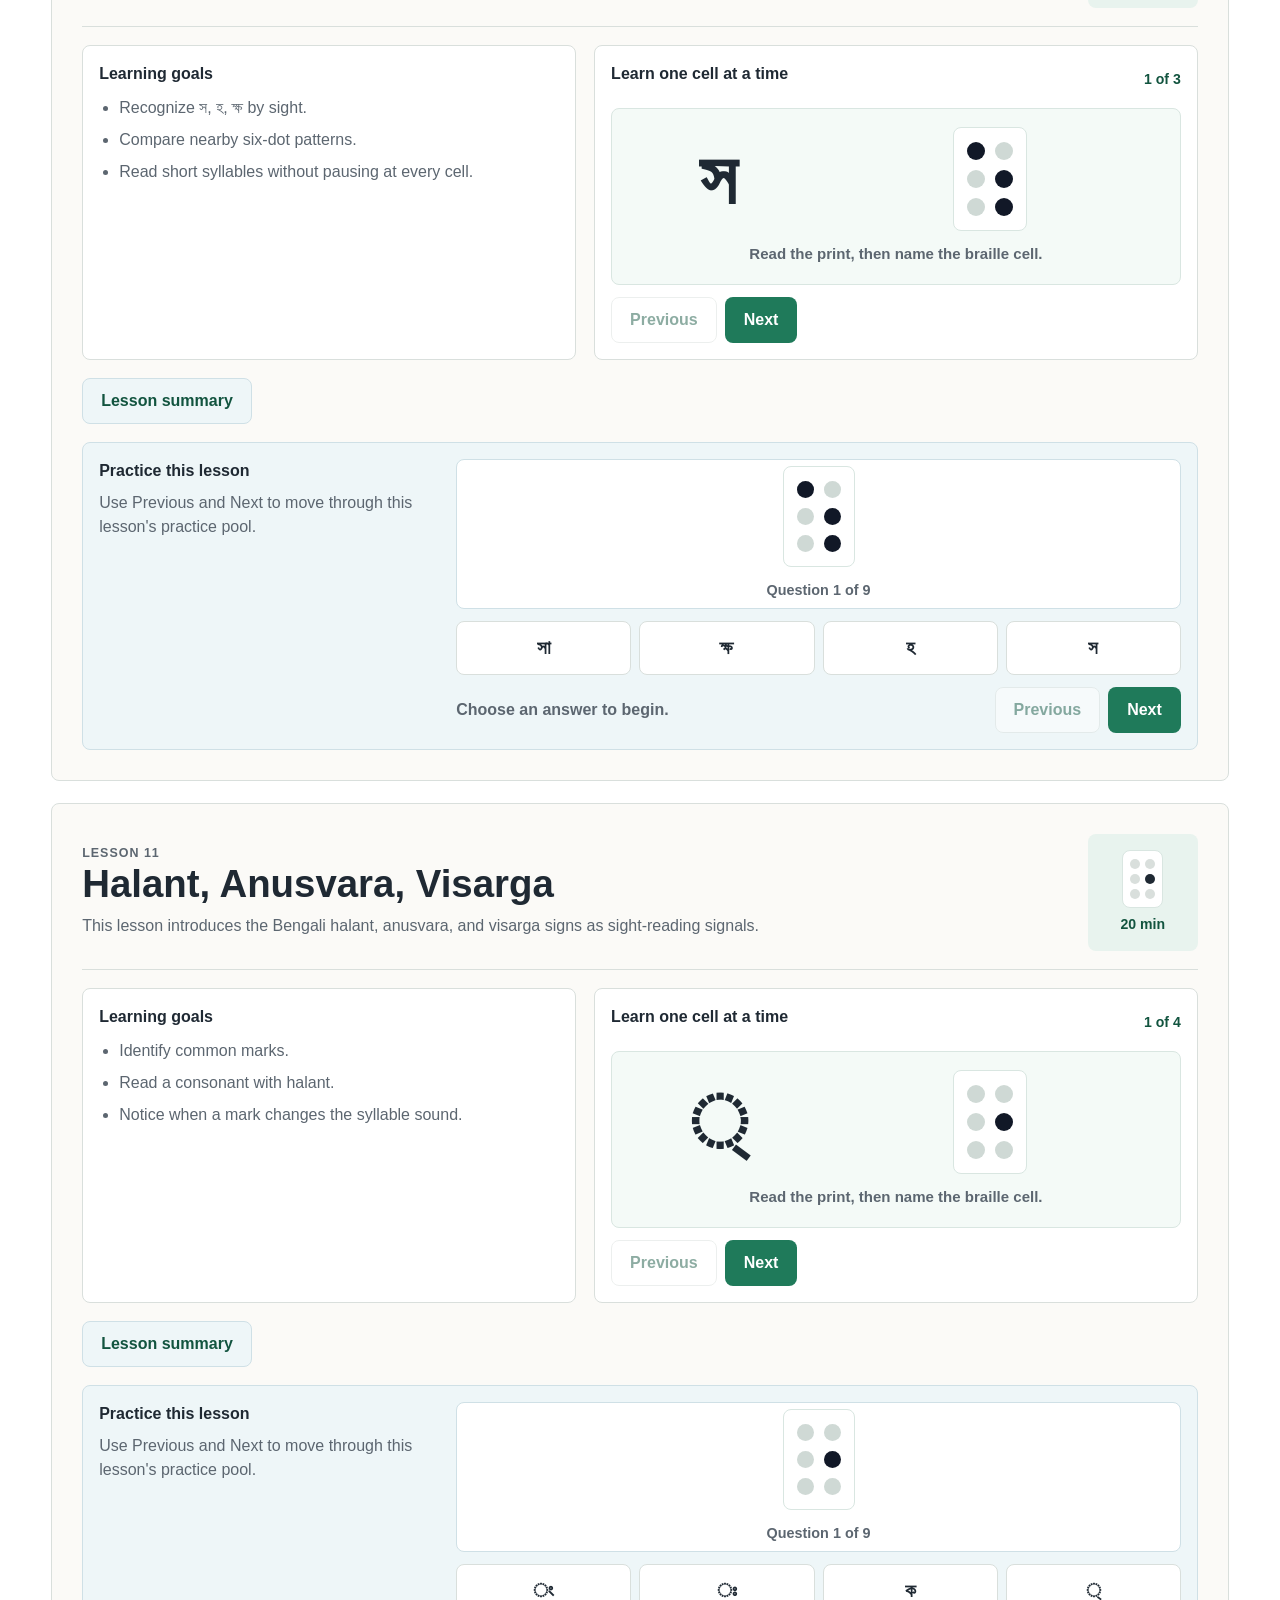
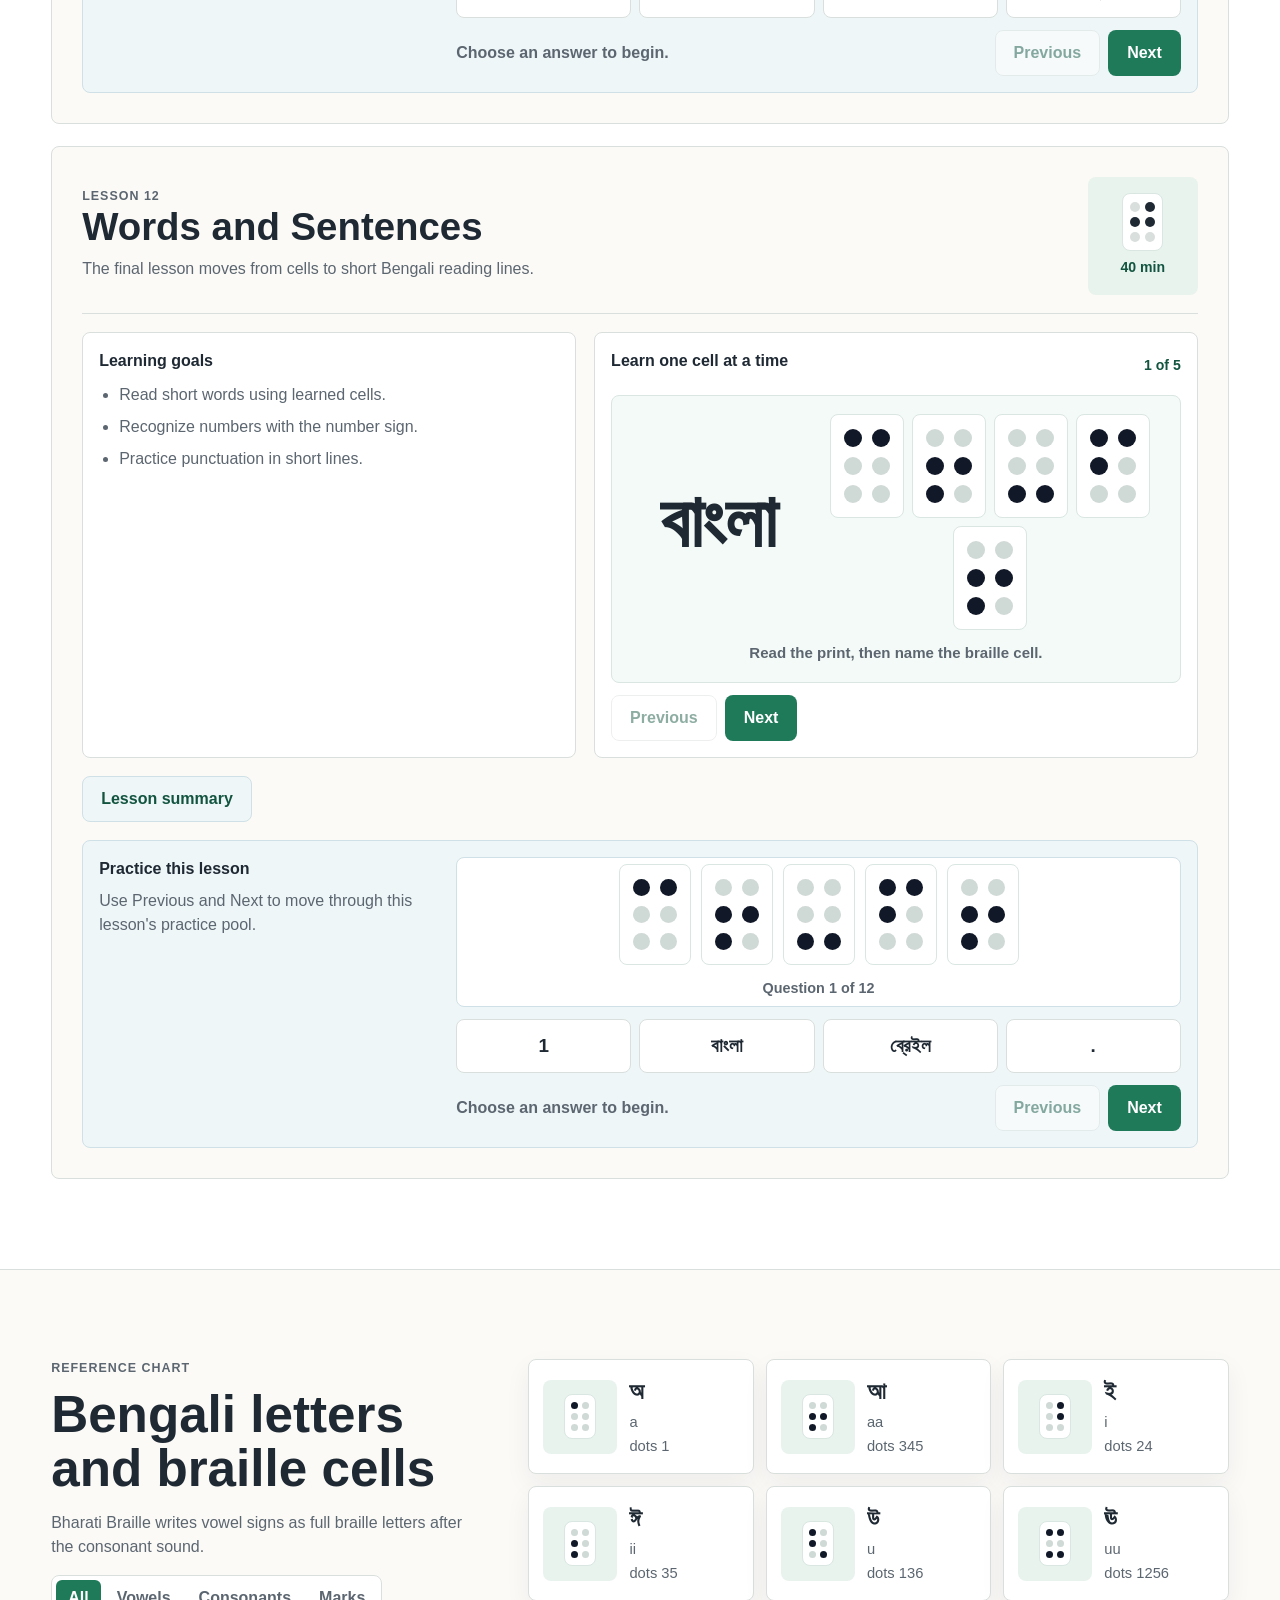
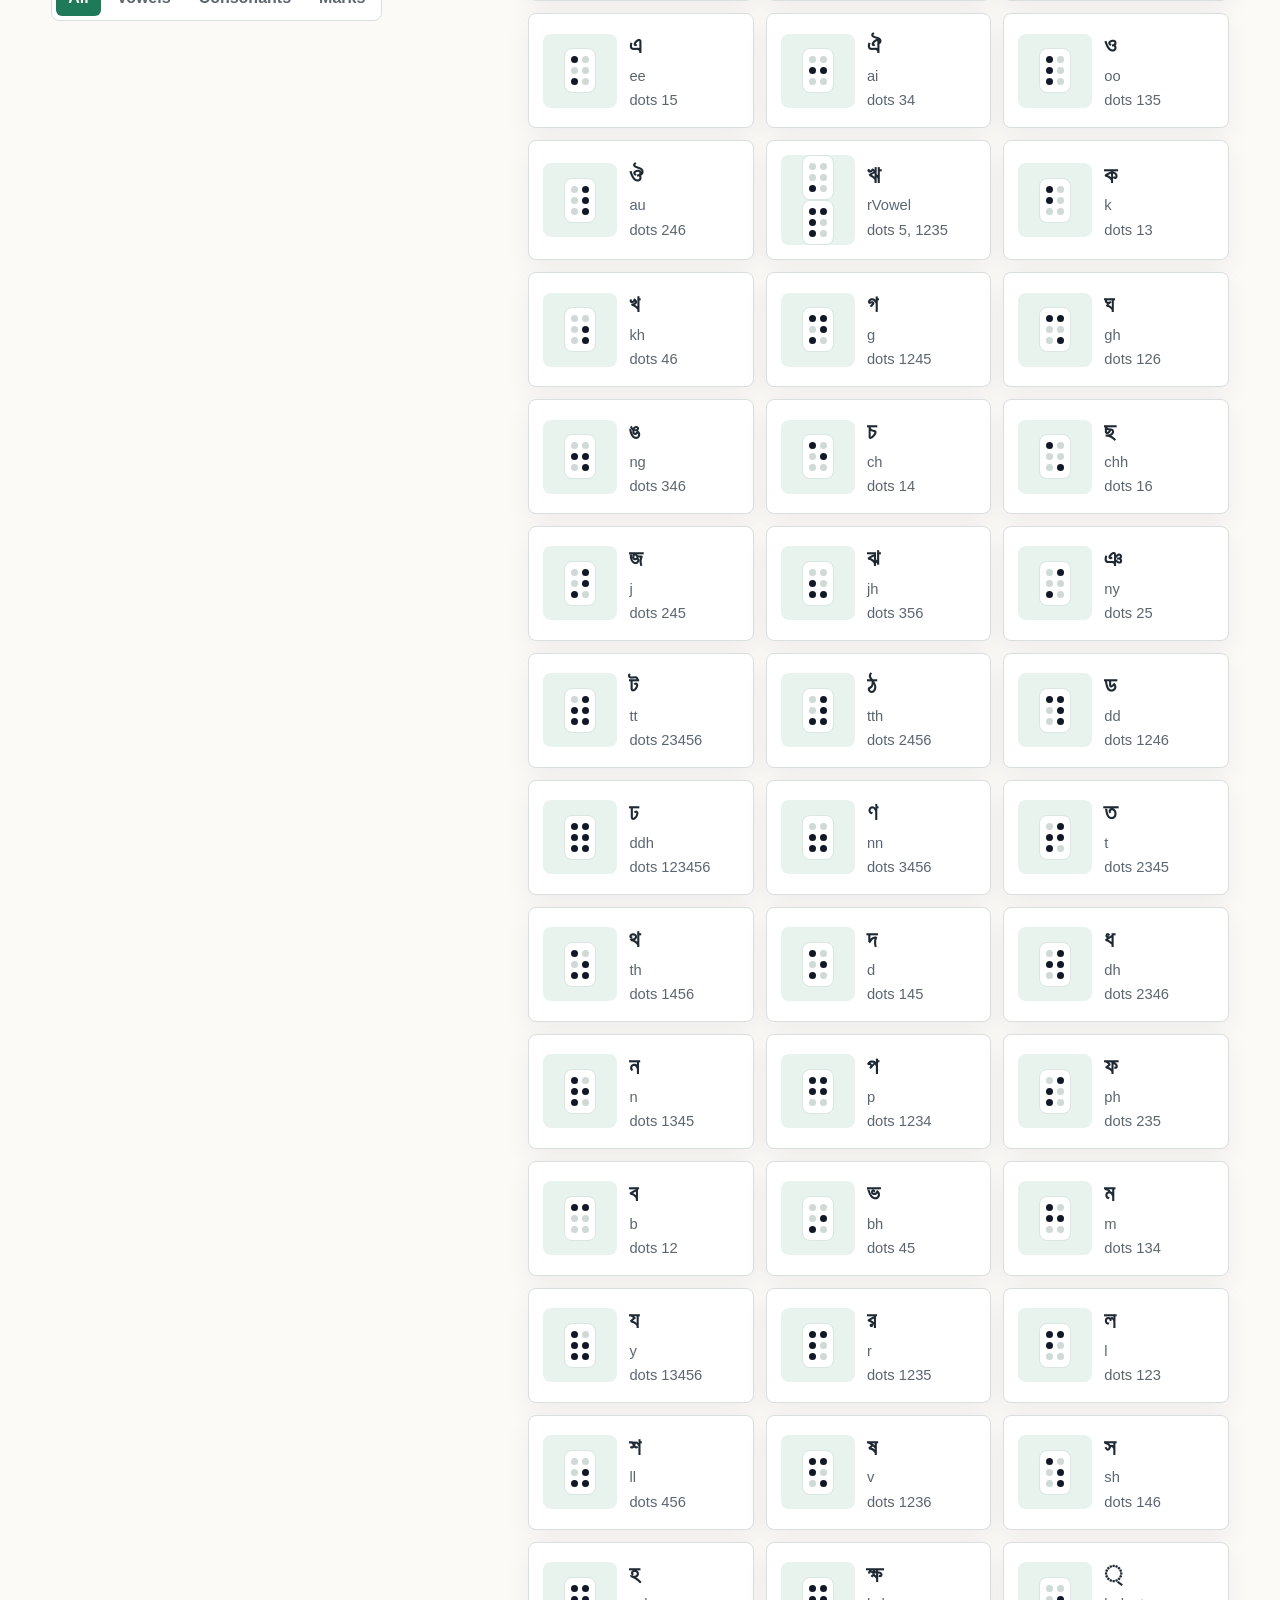
==== commit 32c47229: "Rename workshops to lessons" ====
--- a/bengali.html
+++ b/bengali.html
@@ -1 +1 @@
-<!doctype html><html lang="en"><head><meta charset="utf-8"><meta name="viewport" content="width=device-width, initial-scale=1"><title>Bengali Braille by Sight</title><link rel="stylesheet" href="style.css"></head><body data-course="bengali"><header class="site-header"><a class="brand" href="index.html"><span class="brand-mark" data-braille-render="⠃" aria-hidden="true"></span><span id="brandName">Bengali Braille by Sight</span></a><nav aria-label="Primary"><a href="index.html#languages">All languages</a><a href="#workshops">Workshops</a><a href="#chart">Chart</a><a href="#sandbox">Sandbox</a></nav></header><main id="top"><section class="hero" aria-labelledby="hero-title"><div class="hero-art" aria-hidden="true"><div class="braille-ribbon" data-braille-render="⠃ ⠑ ⠝ ⠛ ⠁ ⠇ ⠊"></div></div><div class="hero-copy"><p class="eyebrow" id="courseEyebrow">Bharati Braille starter course</p><h1 id="hero-title">Learn Bengali Braille by seeing</h1><p id="heroCopy"></p></div></section><section class="intro band" aria-labelledby="path-title"><div><h2 id="path-title">Suggested path</h2><p id="pathCopy"></p></div><div class="stats" aria-label="Course summary"><span><strong>8</strong> workshops</span><span><strong>6-dot</strong> cells</span><span><strong>Grade 1</strong> starter</span></div></section><section id="series" class="section"><div class="section-heading"><p class="eyebrow">Workshop series</p><h2>Build recognition in small sets</h2></div><div class="workshop-grid" id="lessonGrid"></div></section><section id="workshops" class="section workshop-detail-section"><div class="section-heading"><p class="eyebrow">Full workshops</p><h2>Workshops</h2><p id="workshopCopy"></p></div><div class="workshop-detail-list" id="workshopDetails"></div></section><div class="modal-backdrop" id="summaryModal" hidden><section class="summary-modal" role="dialog" aria-modal="true" aria-labelledby="summaryTitle"><div class="summary-modal-header"><div><p class="eyebrow">Workshop summary</p><h2 id="summaryTitle">Workshop summary</h2></div><button class="icon-button" type="button" id="closeSummary" aria-label="Close workshop summary">×</button></div><div class="summary-modal-body" id="summaryBody"></div></section></div><section id="chart" class="section split"><div class="section-heading sticky-copy"><p class="eyebrow">Reference chart</p><h2 id="chartTitle">Bengali letters and braille cells</h2><p id="chartCopy"></p><div class="segmented" role="tablist" aria-label="Chart groups"><button class="active" type="button" data-chart-filter="all">All</button><button type="button" data-chart-filter="vowel">Vowels</button><button type="button" data-chart-filter="consonant">Consonants</button><button type="button" data-chart-filter="mark">Marks</button></div></div><div class="chart-panel"><div class="chart-grid" id="chartGrid"></div></div></section><section id="sandbox" class="section split reverse"><div class="sandbox-tool"><label for="kannadaInput" id="sandboxLabel">Bengali print</label><textarea id="kannadaInput" rows="6"></textarea><div class="sandbox-output" aria-label="Braille output"><span id="brailleOutput"></span></div></div><div class="section-heading sticky-copy"><p class="eyebrow">Sandbox</p><h2>Explore print-to-braille order</h2><p id="sandboxCopy"></p></div></section></main><footer class="site-footer"><span id="footerName">Bengali Braille by Sight</span><a href="#top">Back to top</a></footer><script src="multi-course.js?v=standards-20260615"></script></body></html>
+<!doctype html><html lang="en"><head><meta charset="utf-8"><meta name="viewport" content="width=device-width, initial-scale=1"><title>Bengali Braille by Sight</title><link rel="stylesheet" href="style.css"></head><body data-course="bengali"><header class="site-header"><a class="brand" href="index.html"><span class="brand-mark" data-braille-render="⠃" aria-hidden="true"></span><span id="brandName">Bengali Braille by Sight</span></a><nav aria-label="Primary"><a href="index.html#languages">All languages</a><a href="#lessons">Lessons</a><a href="#chart">Chart</a><a href="#sandbox">Sandbox</a></nav></header><main id="top"><section class="hero" aria-labelledby="hero-title"><div class="hero-art" aria-hidden="true"><div class="braille-ribbon" data-braille-render="⠃ ⠑ ⠝ ⠛ ⠁ ⠇ ⠊"></div></div><div class="hero-copy"><p class="eyebrow" id="courseEyebrow">Bharati Braille starter course</p><h1 id="hero-title">Learn Bengali Braille by seeing</h1><p id="heroCopy"></p></div></section><section class="intro band" aria-labelledby="path-title"><div><h2 id="path-title">Suggested path</h2><p id="pathCopy"></p></div><div class="stats" aria-label="Course summary"><span><strong>8</strong> lessons</span><span><strong>6-dot</strong> cells</span><span><strong>Grade 1</strong> starter</span></div></section><section id="series" class="section"><div class="section-heading"><p class="eyebrow">Lesson series</p><h2>Build recognition in small lessons</h2></div><div class="lesson-grid" id="lessonGrid"></div></section><section id="lessons" class="section lesson-detail-section"><div class="section-heading"><p class="eyebrow">Full lessons</p><h2>Lessons</h2><p id="lessonCopy"></p></div><div class="lesson-detail-list" id="lessonDetails"></div></section><div class="modal-backdrop" id="summaryModal" hidden><section class="summary-modal" role="dialog" aria-modal="true" aria-labelledby="summaryTitle"><div class="summary-modal-header"><div><p class="eyebrow">Lesson summary</p><h2 id="summaryTitle">Lesson summary</h2></div><button class="icon-button" type="button" id="closeSummary" aria-label="Close lesson summary">×</button></div><div class="summary-modal-body" id="summaryBody"></div></section></div><section id="chart" class="section split"><div class="section-heading sticky-copy"><p class="eyebrow">Reference chart</p><h2 id="chartTitle">Bengali letters and braille cells</h2><p id="chartCopy"></p><div class="segmented" role="tablist" aria-label="Chart groups"><button class="active" type="button" data-chart-filter="all">All</button><button type="button" data-chart-filter="vowel">Vowels</button><button type="button" data-chart-filter="consonant">Consonants</button><button type="button" data-chart-filter="mark">Marks</button></div></div><div class="chart-panel"><div class="chart-grid" id="chartGrid"></div></div></section><section id="sandbox" class="section split reverse"><div class="sandbox-tool"><label for="kannadaInput" id="sandboxLabel">Bengali print</label><textarea id="kannadaInput" rows="6"></textarea><div class="sandbox-output" aria-label="Braille output"><span id="brailleOutput"></span></div></div><div class="section-heading sticky-copy"><p class="eyebrow">Sandbox</p><h2>Explore print-to-braille order</h2><p id="sandboxCopy"></p></div></section></main><footer class="site-footer"><span id="footerName">Bengali Braille by Sight</span><a href="#top">Back to top</a></footer><script src="multi-course.js?v=lessons-20260616"></script></body></html>
--- a/style.css
+++ b/style.css
@@ -118,6 +118,31 @@
   flex-wrap: wrap;
   justify-content: flex-end;
   gap: 8px;
+}
+
+.language-toggle {
+  display: inline-flex;
+  gap: 4px;
+  padding: 4px;
+  border: 1px solid var(--line);
+  border-radius: 8px;
+  background: #fff;
+}
+
+.language-toggle button {
+  min-height: 34px;
+  padding: 0 10px;
+  border: 0;
+  border-radius: 6px;
+  background: transparent;
+  color: var(--muted);
+  font-weight: 850;
+  cursor: pointer;
+}
+
+.language-toggle button.active {
+  background: var(--green);
+  color: #fff;
 }
 
 nav a {
@@ -416,13 +441,13 @@
   margin-bottom: 28px;
 }
 
-.workshop-grid {
+.lesson-grid {
   display: grid;
   grid-template-columns: repeat(4, minmax(0, 1fr));
   gap: 16px;
 }
 
-.workshop-card,
+.lesson-card,
 .chart-card,
 .sandbox-tool,
 .note-grid article {
@@ -432,13 +457,13 @@
   box-shadow: 0 10px 26px rgba(31, 41, 51, 0.06);
 }
 
-.workshop-card {
+.lesson-card {
   display: grid;
   min-height: 250px;
   padding: 18px;
 }
 
-.workshop-icon {
+.lesson-icon {
   align-self: start;
   color: var(--green);
   font-family: "Segoe UI Symbol", "Nirmala UI", sans-serif;
@@ -446,27 +471,27 @@
   line-height: 1;
 }
 
-.workshop-card h3 {
+.lesson-card h3 {
   margin: 18px 0 8px;
   font-size: 1.18rem;
 }
 
-.workshop-card p {
+.lesson-card p {
   margin: 0;
   color: var(--muted);
 }
 
-.workshop-card a {
+.lesson-card a {
   color: var(--green-deep);
   text-decoration: none;
 }
 
-.workshop-card a:hover,
-.workshop-card a:focus-visible {
+.lesson-card a:hover,
+.lesson-card a:focus-visible {
   text-decoration: underline;
 }
 
-.workshop-meta {
+.lesson-meta {
   align-self: end;
   display: flex;
   justify-content: space-between;
@@ -477,24 +502,24 @@
   font-weight: 800;
 }
 
-.workshop-detail-section {
+.lesson-detail-section {
   background: #fff;
   border-block: 1px solid var(--line);
 }
 
-.workshop-detail-list {
+.lesson-detail-list {
   display: grid;
   gap: 22px;
 }
 
-.workshop-detail {
+.lesson-detail {
   padding: clamp(18px, 3vw, 30px);
   border: 1px solid var(--line);
   border-radius: 8px;
   background: #fbfaf7;
 }
 
-.workshop-detail-header {
+.lesson-detail-header {
   display: grid;
   grid-template-columns: minmax(0, 1fr) auto;
   gap: 20px;
@@ -503,25 +528,25 @@
   border-bottom: 1px solid var(--line);
 }
 
-.workshop-detail h3 {
+.lesson-detail h3 {
   margin: 0;
   font-size: clamp(1.7rem, 3vw, 2.6rem);
   line-height: 1.08;
   letter-spacing: 0;
 }
 
-.workshop-detail h4 {
+.lesson-detail h4 {
   margin: 0 0 10px;
   font-size: 1rem;
 }
 
-.workshop-detail p {
+.lesson-detail p {
   max-width: 860px;
   margin: 10px 0 0;
   color: var(--muted);
 }
 
-.workshop-badge {
+.lesson-badge {
   display: grid;
   justify-items: center;
   gap: 6px;
@@ -532,13 +557,13 @@
   color: var(--green-deep);
 }
 
-.workshop-badge span {
+.lesson-badge span {
   font-family: "Segoe UI Symbol", "Nirmala UI", sans-serif;
   font-size: 3.2rem;
   line-height: 1;
 }
 
-.workshop-badge strong {
+.lesson-badge strong {
   font-size: 0.88rem;
 }
 
@@ -1041,7 +1066,7 @@
     min-height: 300px;
   }
 
-  .workshop-grid,
+  .lesson-grid,
   .chart-grid,
   .language-grid,
   .practice-set-grid,
@@ -1073,7 +1098,7 @@
   }
 
   .stats,
-  .workshop-grid,
+  .lesson-grid,
   .chart-grid,
   .language-grid,
   .practice-set-grid,
@@ -1089,11 +1114,11 @@
     flex-direction: column;
   }
 
-  .workshop-detail-header {
+  .lesson-detail-header {
     grid-template-columns: 1fr;
   }
 
-  .workshop-badge {
+  .lesson-badge {
     justify-items: start;
     grid-template-columns: auto auto;
     width: 100%;
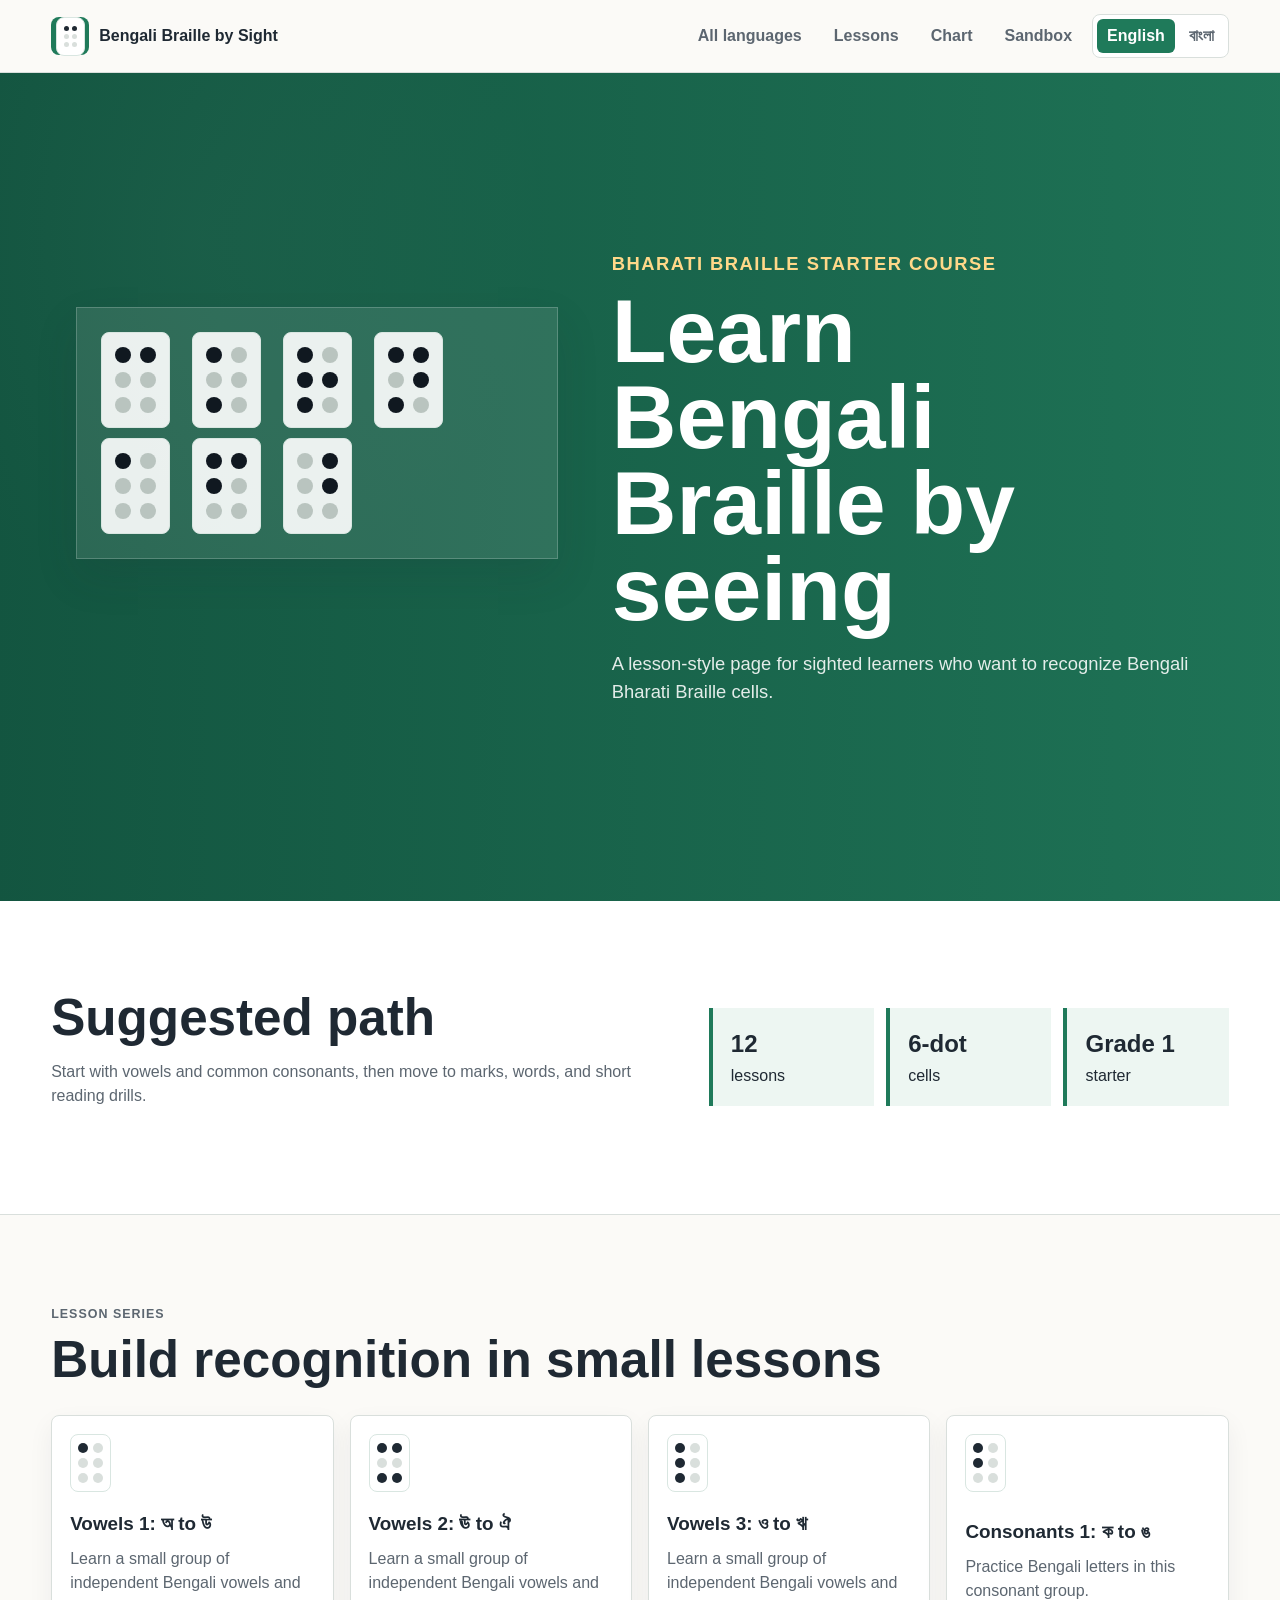
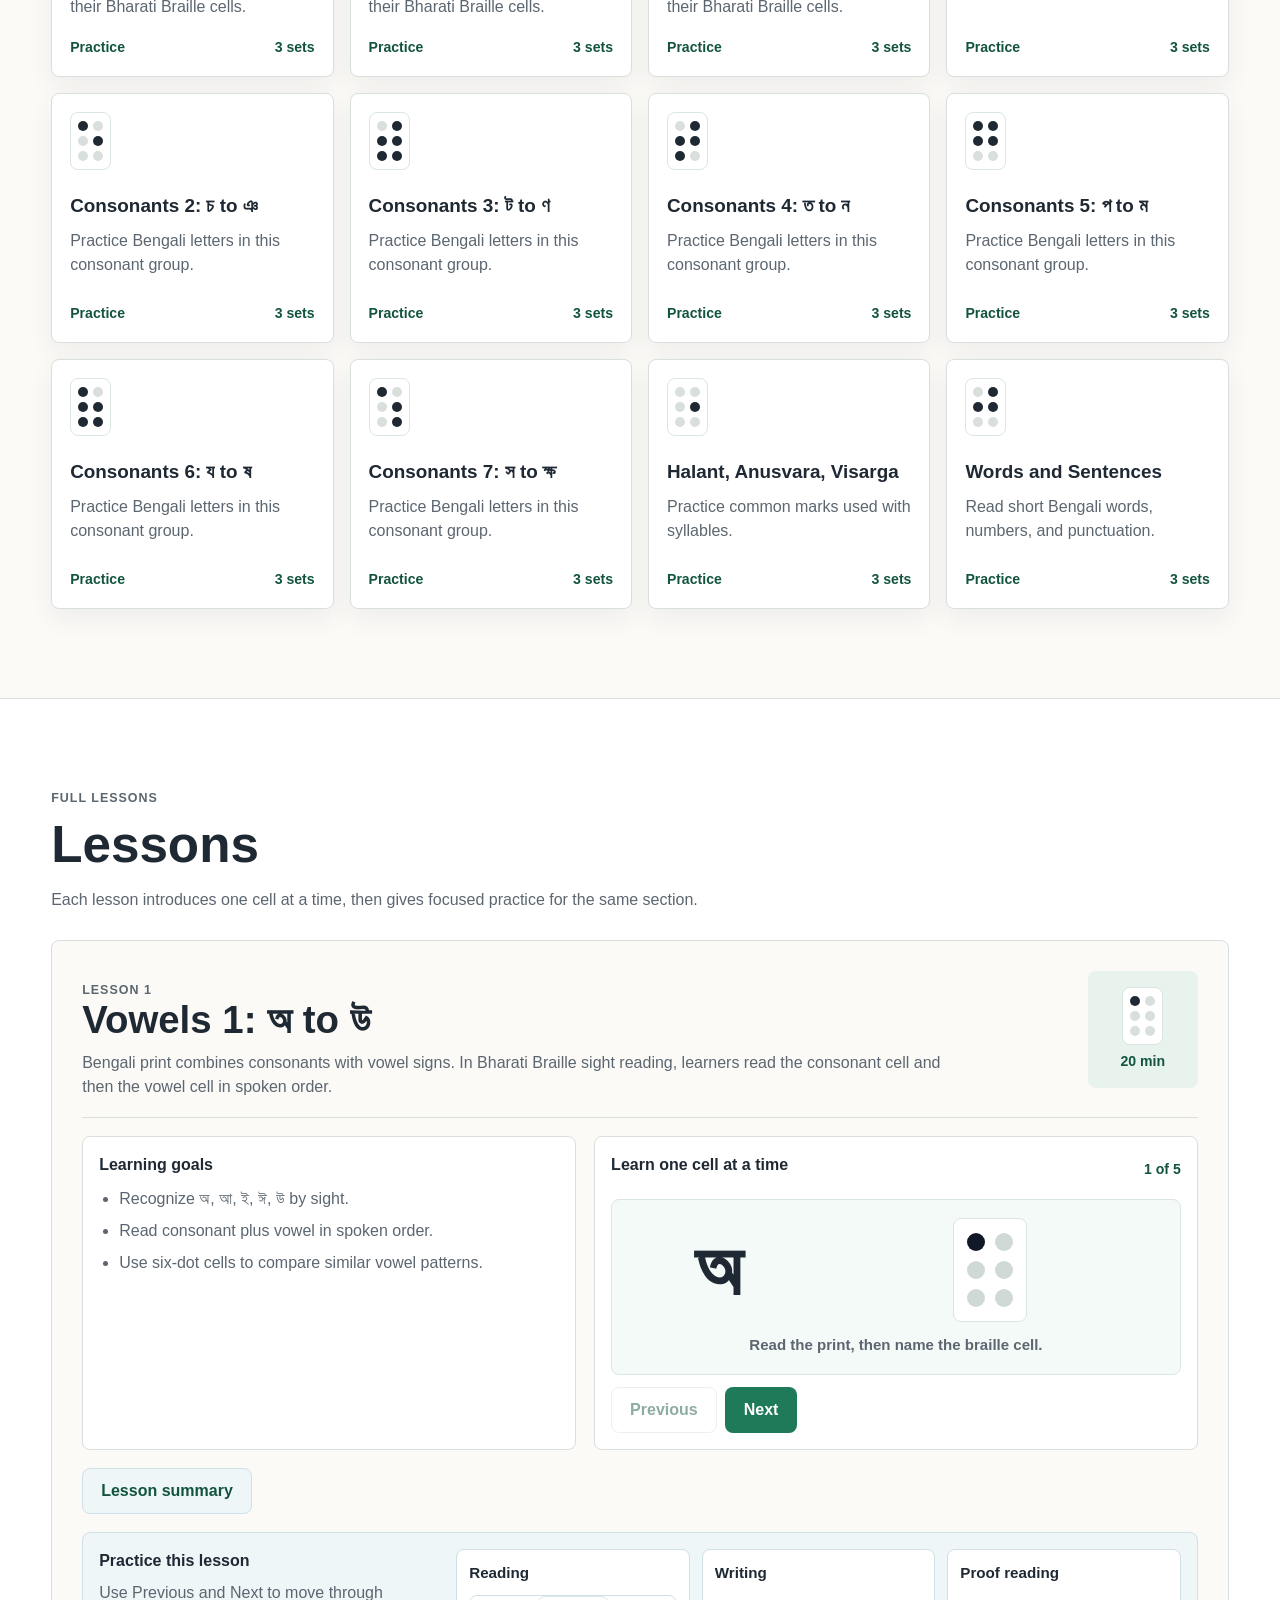
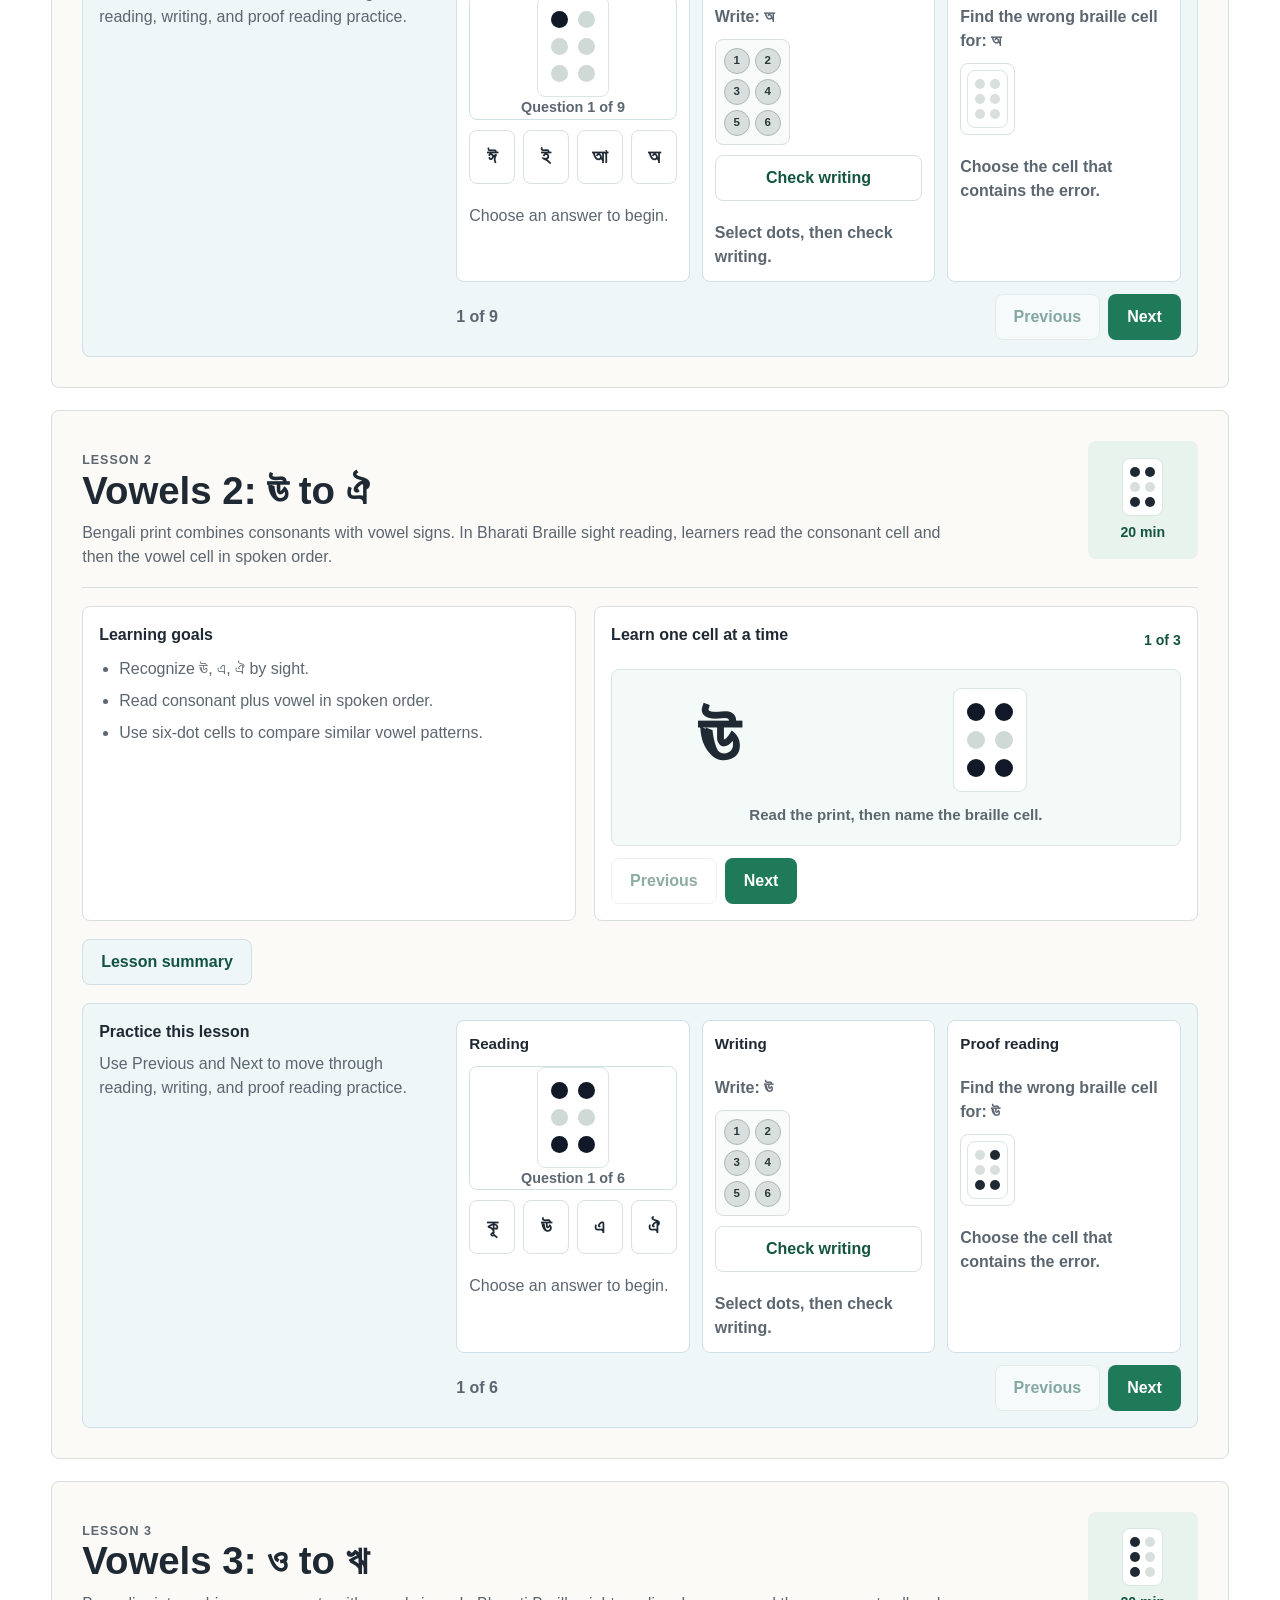
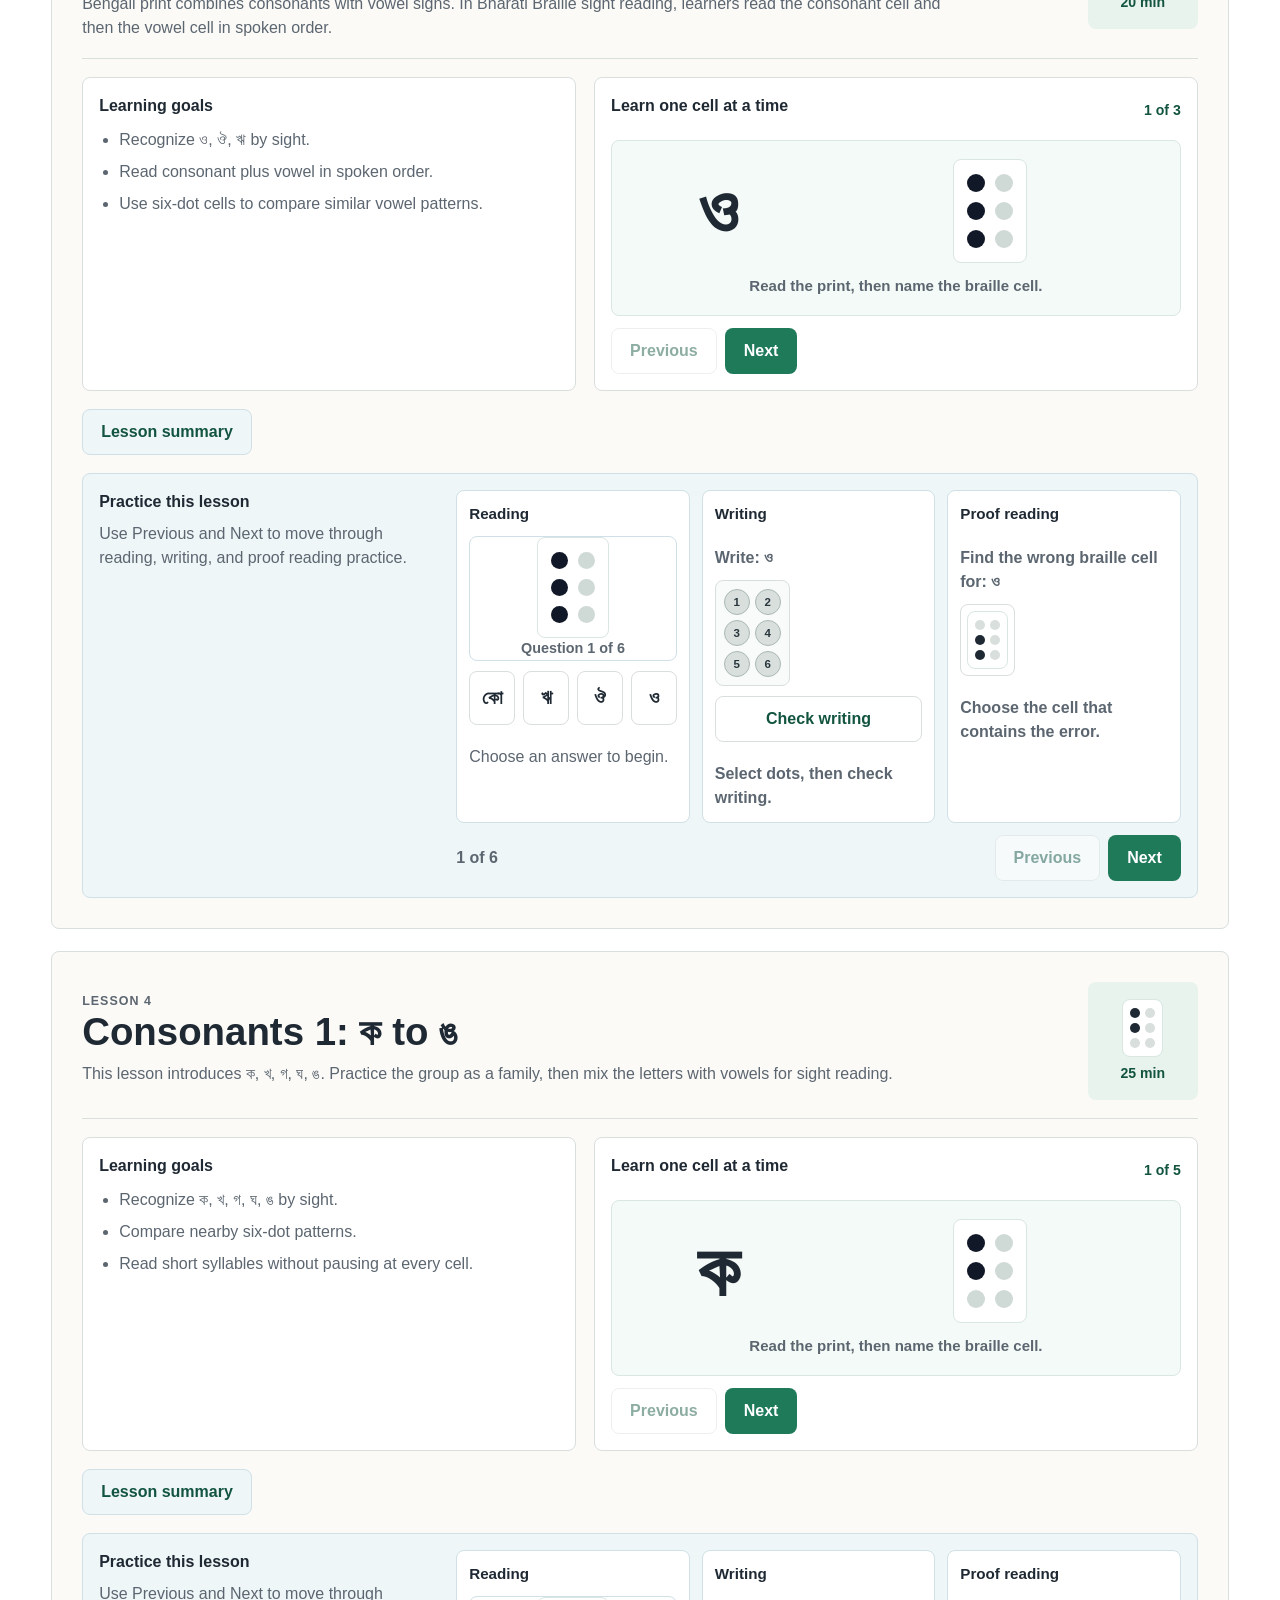
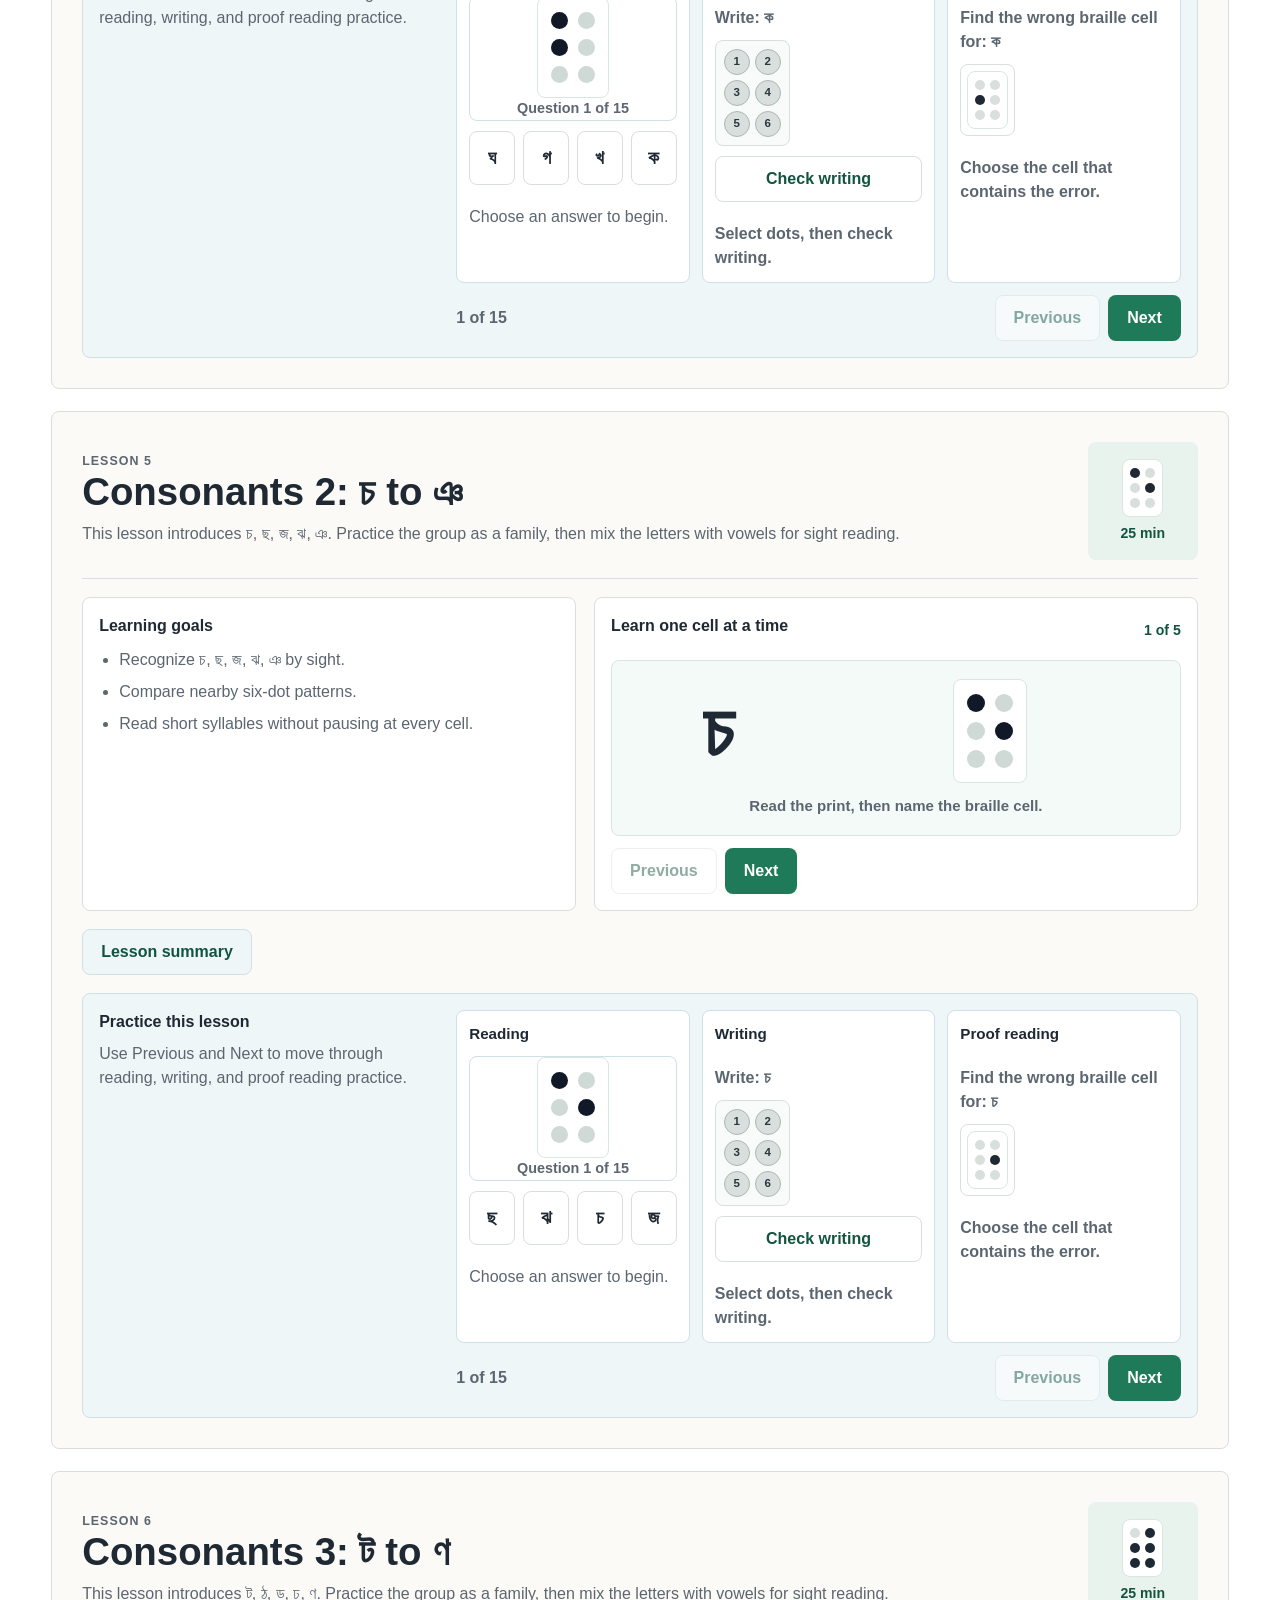
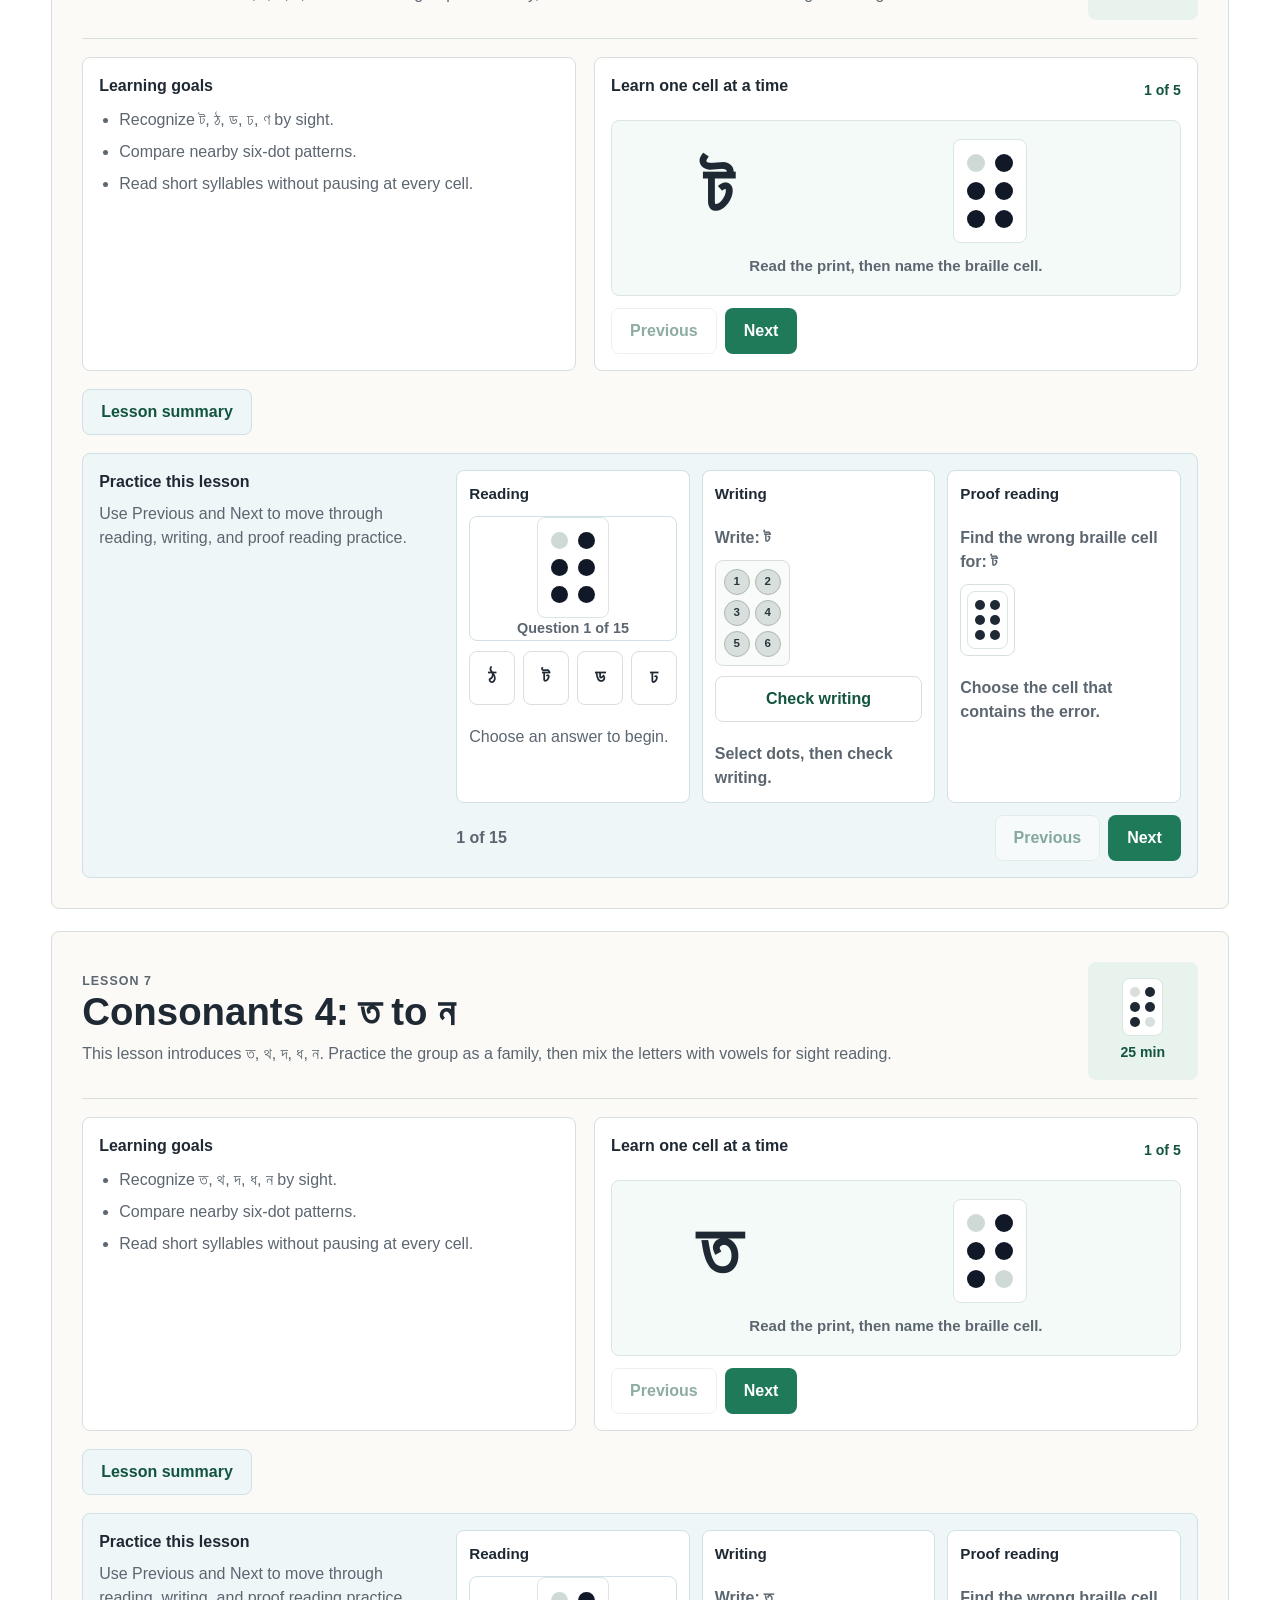
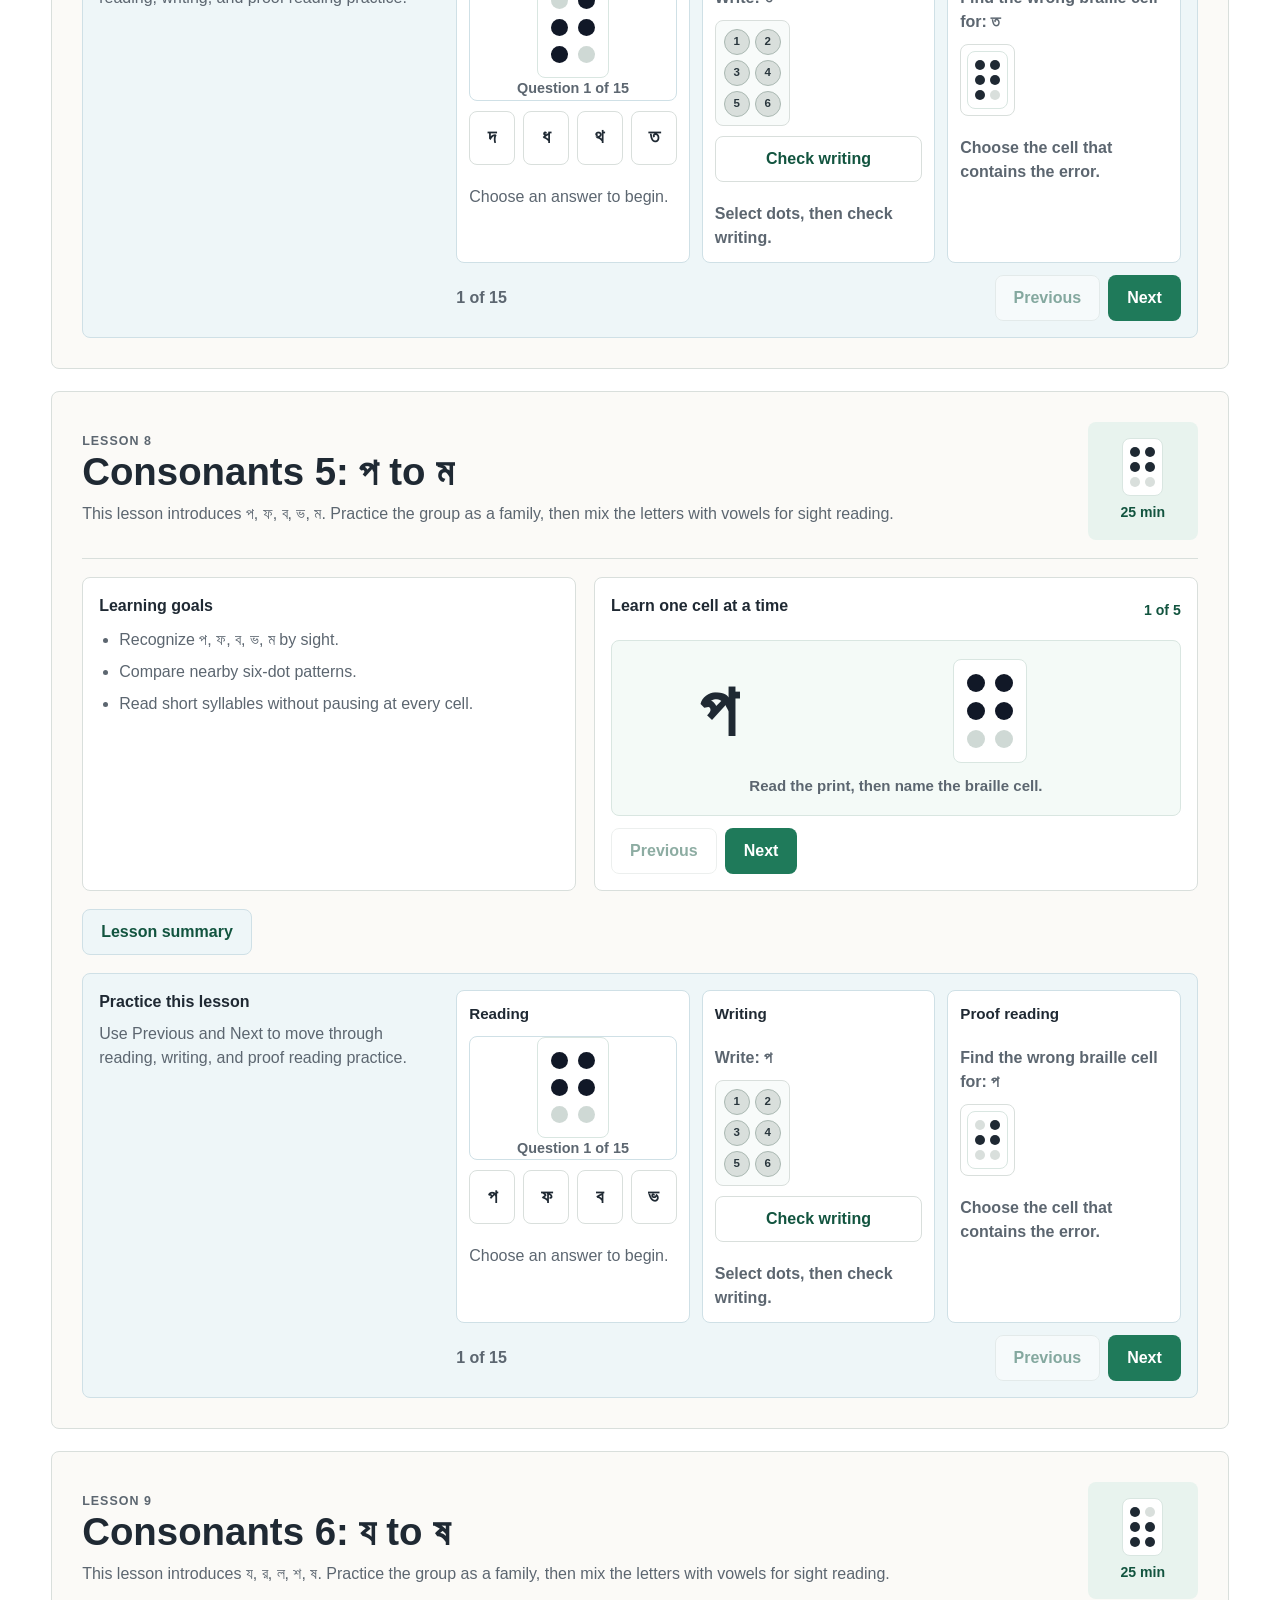
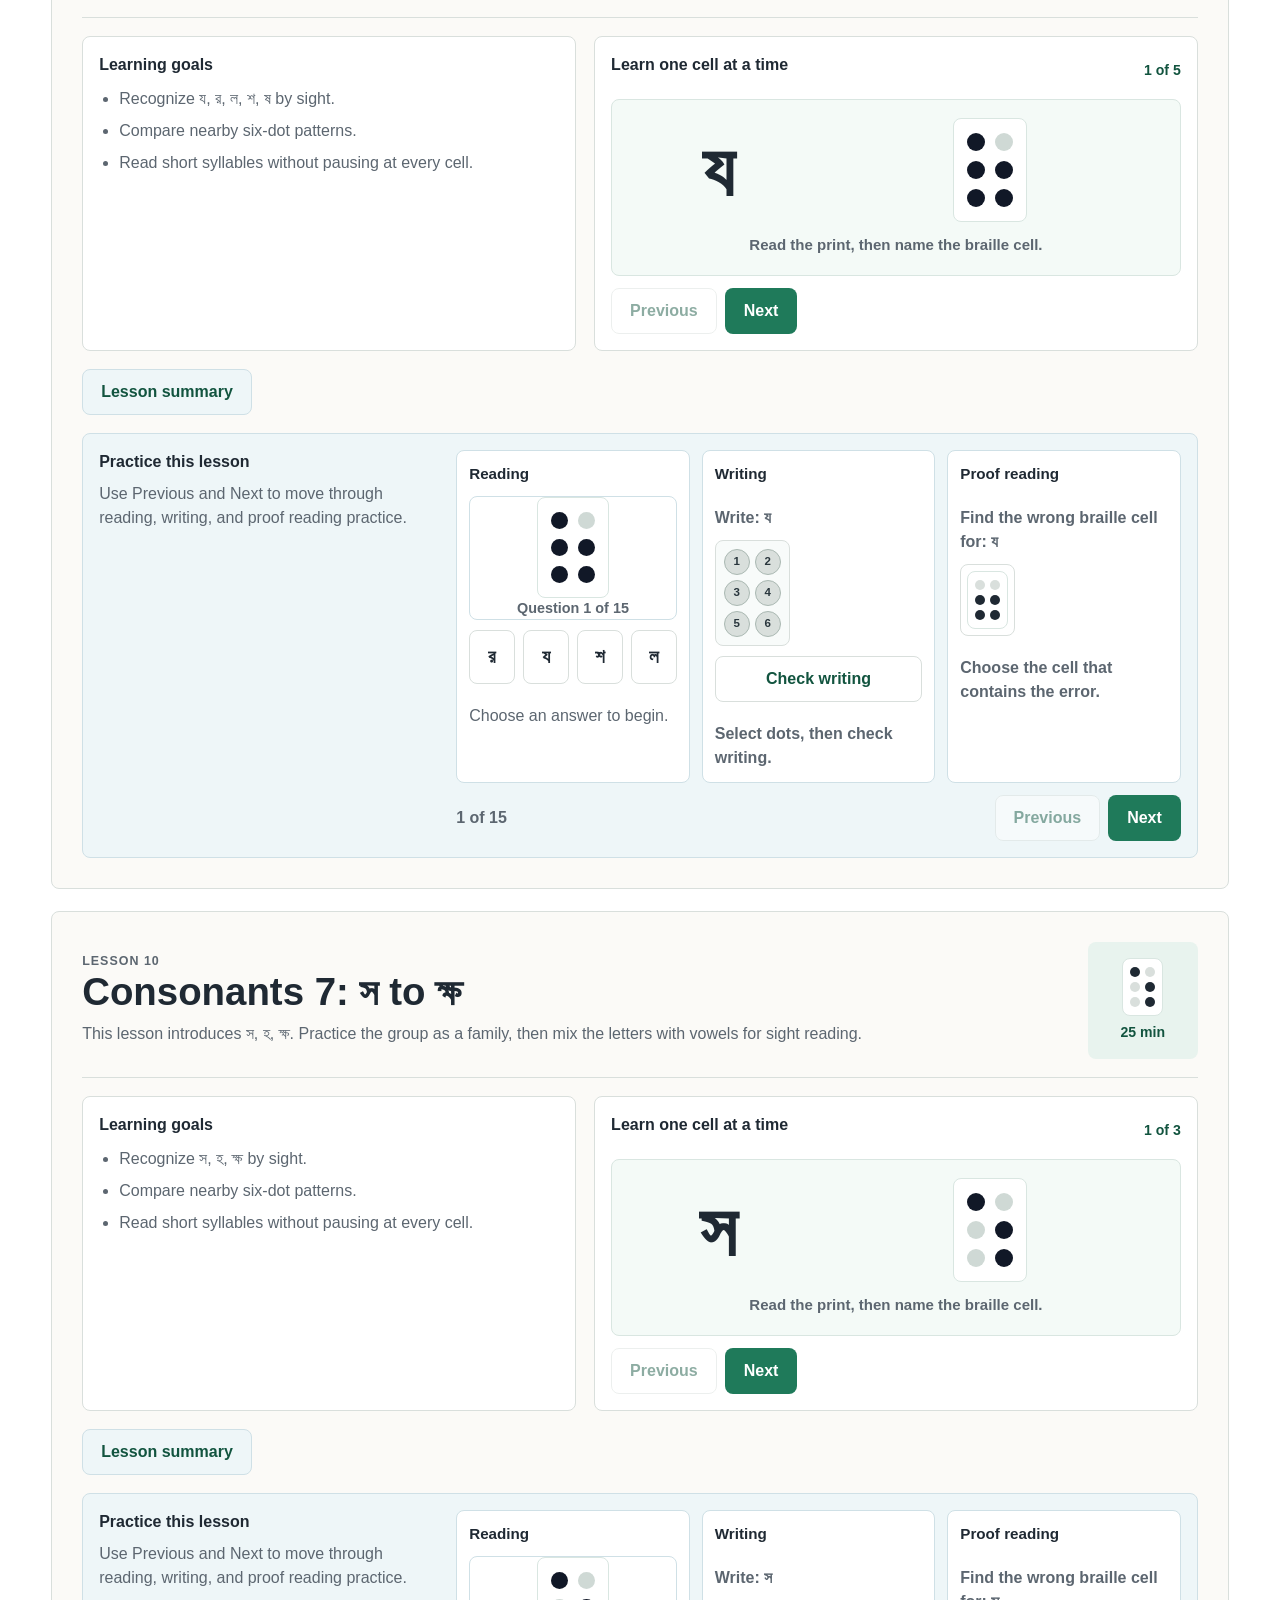
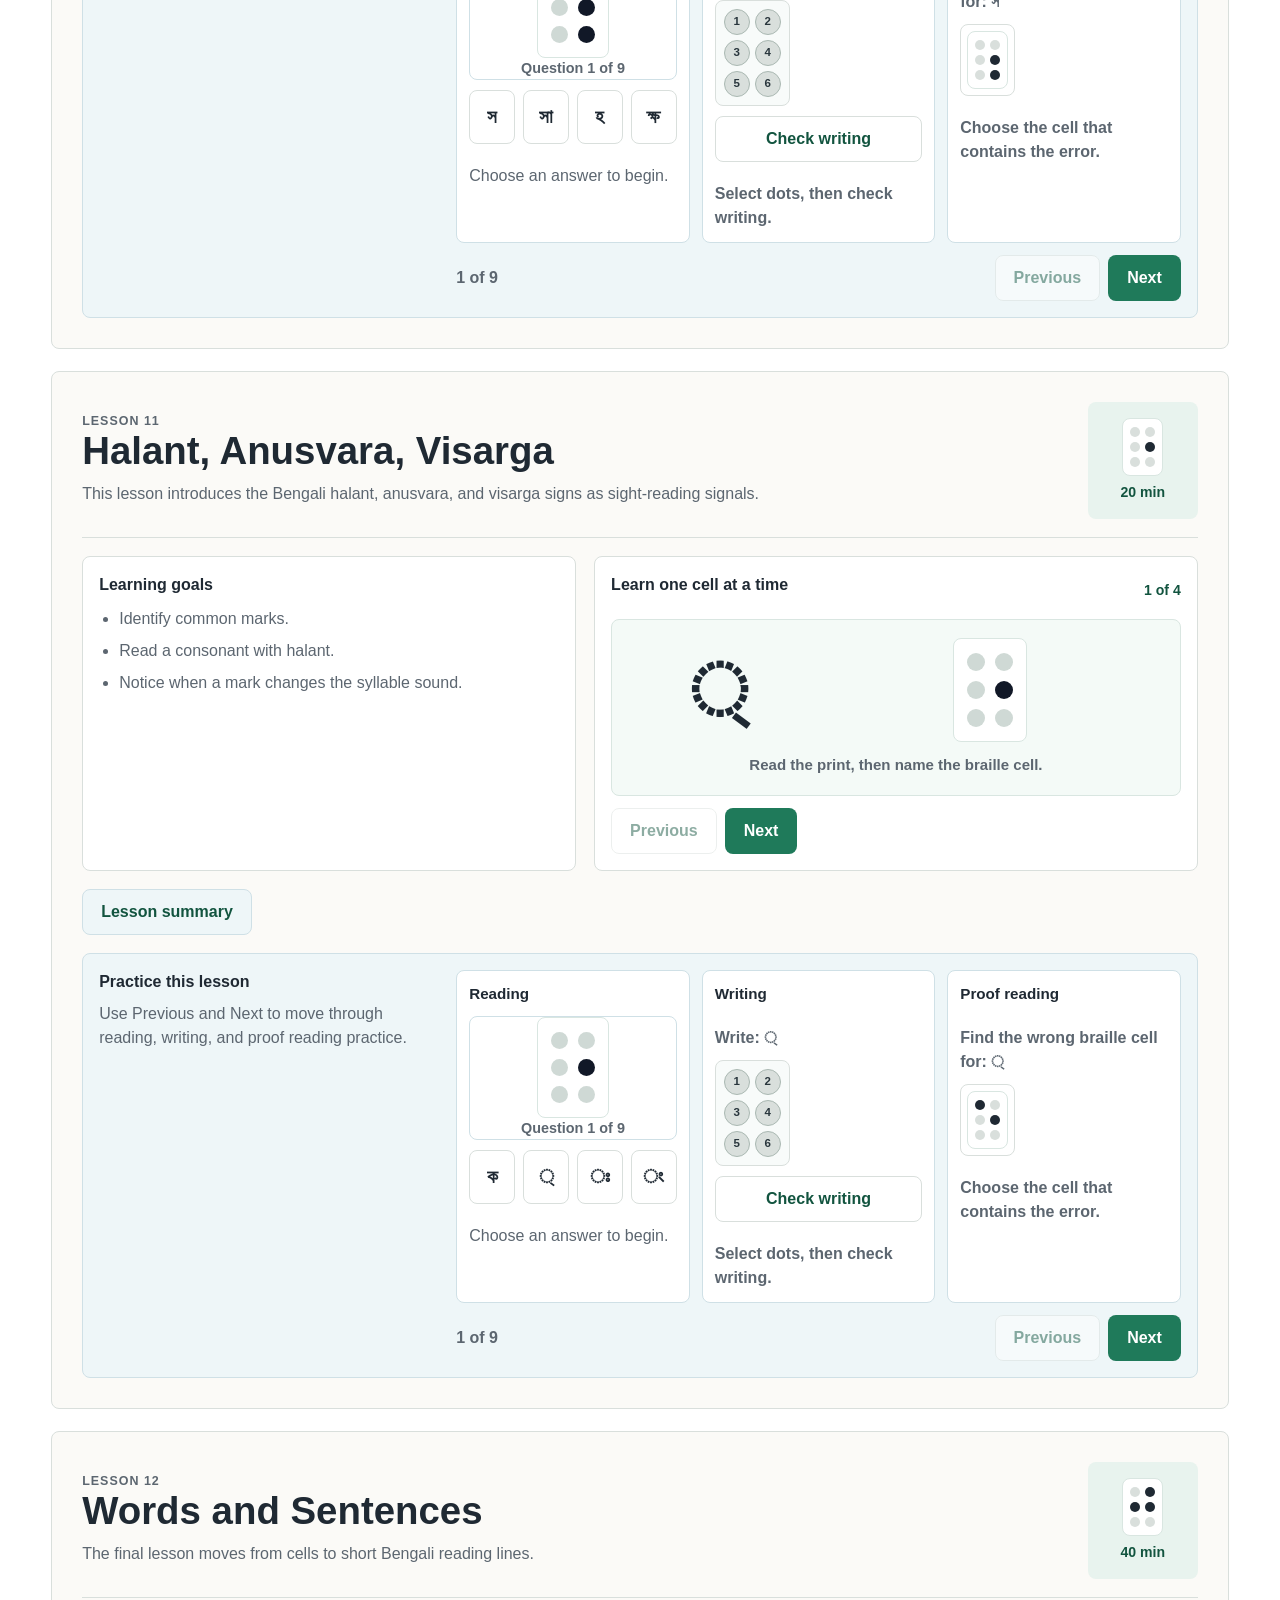
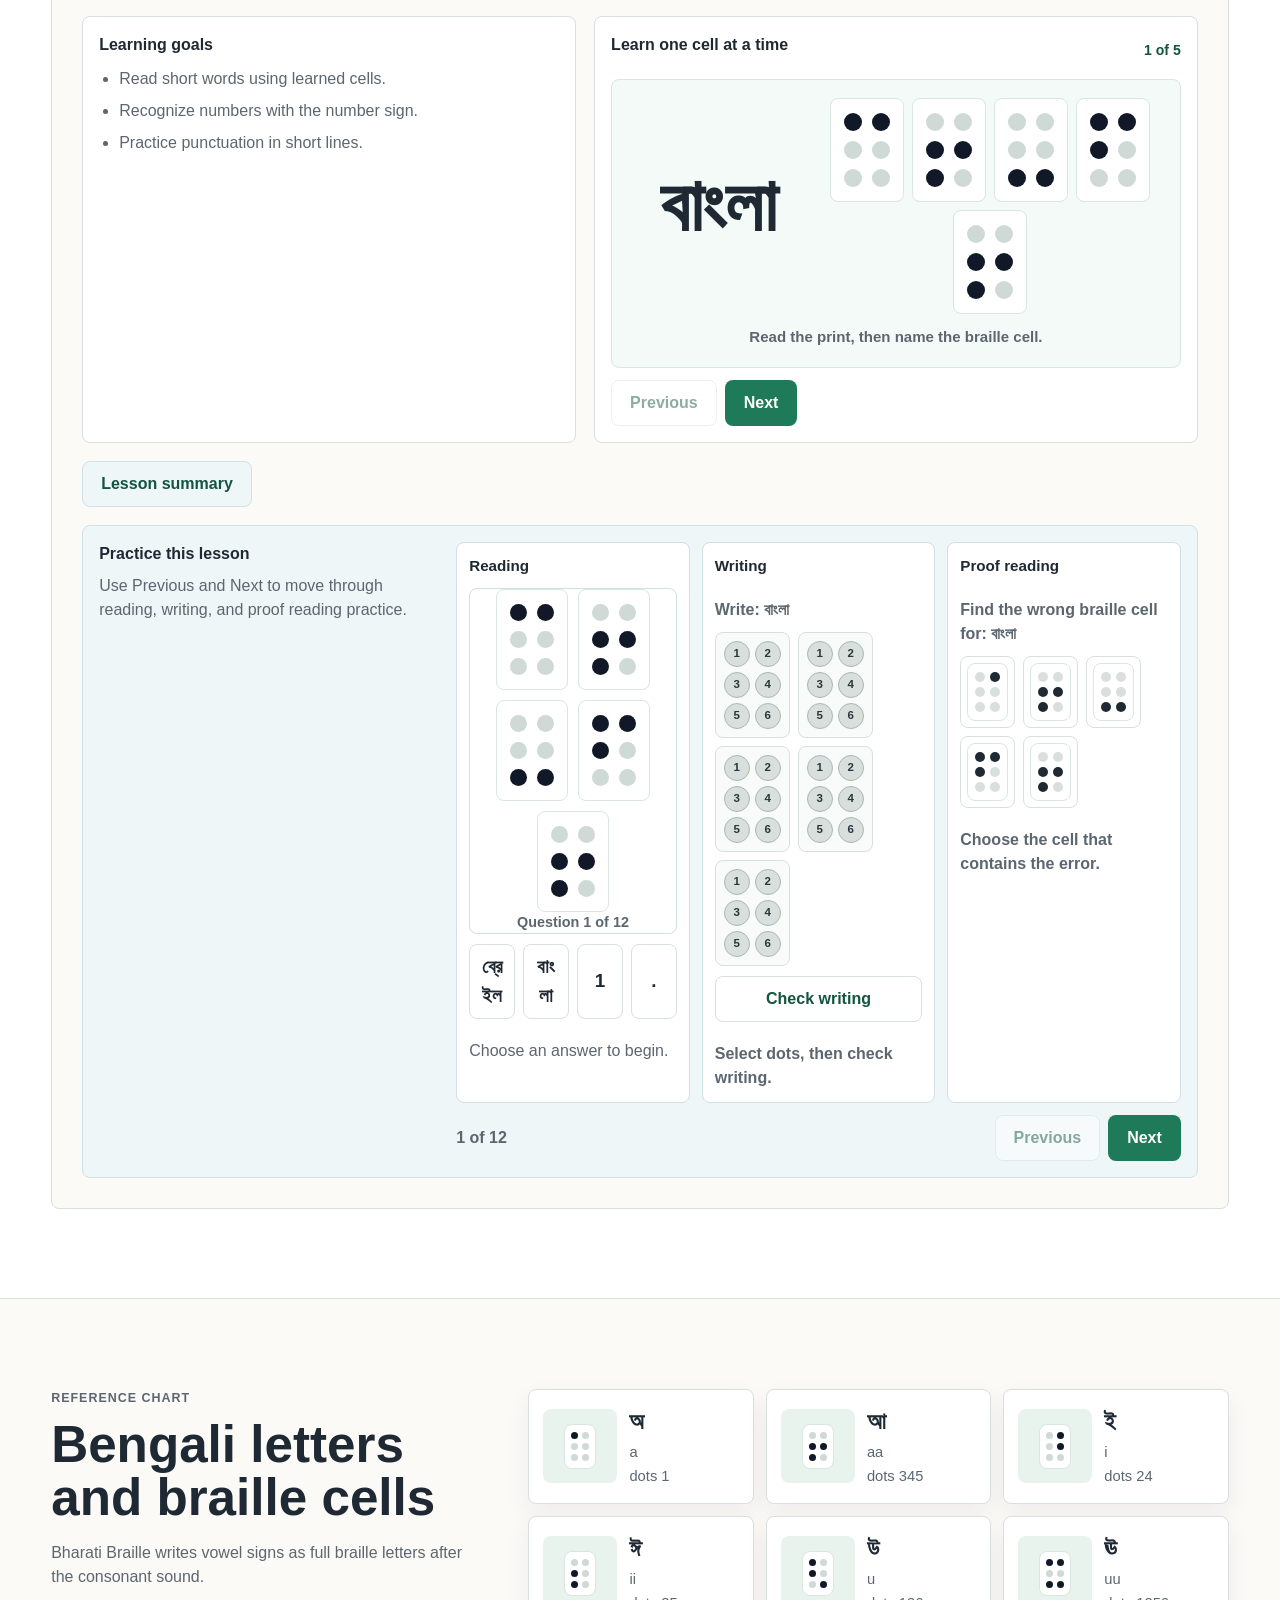
==== commit 7fda6ad0: "Add reading writing proofing exercises" ====
--- a/bengali.html
+++ b/bengali.html
@@ -1 +1 @@
-<!doctype html><html lang="en"><head><meta charset="utf-8"><meta name="viewport" content="width=device-width, initial-scale=1"><title>Bengali Braille by Sight</title><link rel="stylesheet" href="style.css"></head><body data-course="bengali"><header class="site-header"><a class="brand" href="index.html"><span class="brand-mark" data-braille-render="⠃" aria-hidden="true"></span><span id="brandName">Bengali Braille by Sight</span></a><nav aria-label="Primary"><a href="index.html#languages">All languages</a><a href="#lessons">Lessons</a><a href="#chart">Chart</a><a href="#sandbox">Sandbox</a></nav></header><main id="top"><section class="hero" aria-labelledby="hero-title"><div class="hero-art" aria-hidden="true"><div class="braille-ribbon" data-braille-render="⠃ ⠑ ⠝ ⠛ ⠁ ⠇ ⠊"></div></div><div class="hero-copy"><p class="eyebrow" id="courseEyebrow">Bharati Braille starter course</p><h1 id="hero-title">Learn Bengali Braille by seeing</h1><p id="heroCopy"></p></div></section><section class="intro band" aria-labelledby="path-title"><div><h2 id="path-title">Suggested path</h2><p id="pathCopy"></p></div><div class="stats" aria-label="Course summary"><span><strong>8</strong> lessons</span><span><strong>6-dot</strong> cells</span><span><strong>Grade 1</strong> starter</span></div></section><section id="series" class="section"><div class="section-heading"><p class="eyebrow">Lesson series</p><h2>Build recognition in small lessons</h2></div><div class="lesson-grid" id="lessonGrid"></div></section><section id="lessons" class="section lesson-detail-section"><div class="section-heading"><p class="eyebrow">Full lessons</p><h2>Lessons</h2><p id="lessonCopy"></p></div><div class="lesson-detail-list" id="lessonDetails"></div></section><div class="modal-backdrop" id="summaryModal" hidden><section class="summary-modal" role="dialog" aria-modal="true" aria-labelledby="summaryTitle"><div class="summary-modal-header"><div><p class="eyebrow">Lesson summary</p><h2 id="summaryTitle">Lesson summary</h2></div><button class="icon-button" type="button" id="closeSummary" aria-label="Close lesson summary">×</button></div><div class="summary-modal-body" id="summaryBody"></div></section></div><section id="chart" class="section split"><div class="section-heading sticky-copy"><p class="eyebrow">Reference chart</p><h2 id="chartTitle">Bengali letters and braille cells</h2><p id="chartCopy"></p><div class="segmented" role="tablist" aria-label="Chart groups"><button class="active" type="button" data-chart-filter="all">All</button><button type="button" data-chart-filter="vowel">Vowels</button><button type="button" data-chart-filter="consonant">Consonants</button><button type="button" data-chart-filter="mark">Marks</button></div></div><div class="chart-panel"><div class="chart-grid" id="chartGrid"></div></div></section><section id="sandbox" class="section split reverse"><div class="sandbox-tool"><label for="kannadaInput" id="sandboxLabel">Bengali print</label><textarea id="kannadaInput" rows="6"></textarea><div class="sandbox-output" aria-label="Braille output"><span id="brailleOutput"></span></div></div><div class="section-heading sticky-copy"><p class="eyebrow">Sandbox</p><h2>Explore print-to-braille order</h2><p id="sandboxCopy"></p></div></section></main><footer class="site-footer"><span id="footerName">Bengali Braille by Sight</span><a href="#top">Back to top</a></footer><script src="multi-course.js?v=lessons-20260616"></script></body></html>
+<!doctype html><html lang="en"><head><meta charset="utf-8"><meta name="viewport" content="width=device-width, initial-scale=1"><title>Bengali Braille by Sight</title><link rel="stylesheet" href="style.css"></head><body data-course="bengali"><header class="site-header"><a class="brand" href="index.html"><span class="brand-mark" data-braille-render="⠃" aria-hidden="true"></span><span id="brandName">Bengali Braille by Sight</span></a><nav aria-label="Primary"><a href="index.html#languages">All languages</a><a href="#lessons">Lessons</a><a href="#chart">Chart</a><a href="#sandbox">Sandbox</a></nav></header><main id="top"><section class="hero" aria-labelledby="hero-title"><div class="hero-art" aria-hidden="true"><div class="braille-ribbon" data-braille-render="⠃ ⠑ ⠝ ⠛ ⠁ ⠇ ⠊"></div></div><div class="hero-copy"><p class="eyebrow" id="courseEyebrow">Bharati Braille starter course</p><h1 id="hero-title">Learn Bengali Braille by seeing</h1><p id="heroCopy"></p></div></section><section class="intro band" aria-labelledby="path-title"><div><h2 id="path-title">Suggested path</h2><p id="pathCopy"></p></div><div class="stats" aria-label="Course summary"><span><strong>8</strong> lessons</span><span><strong>6-dot</strong> cells</span><span><strong>Grade 1</strong> starter</span></div></section><section id="series" class="section"><div class="section-heading"><p class="eyebrow">Lesson series</p><h2>Build recognition in small lessons</h2></div><div class="lesson-grid" id="lessonGrid"></div></section><section id="lessons" class="section lesson-detail-section"><div class="section-heading"><p class="eyebrow">Full lessons</p><h2>Lessons</h2><p id="lessonCopy"></p></div><div class="lesson-detail-list" id="lessonDetails"></div></section><div class="modal-backdrop" id="summaryModal" hidden><section class="summary-modal" role="dialog" aria-modal="true" aria-labelledby="summaryTitle"><div class="summary-modal-header"><div><p class="eyebrow">Lesson summary</p><h2 id="summaryTitle">Lesson summary</h2></div><button class="icon-button" type="button" id="closeSummary" aria-label="Close lesson summary">×</button></div><div class="summary-modal-body" id="summaryBody"></div></section></div><section id="chart" class="section split"><div class="section-heading sticky-copy"><p class="eyebrow">Reference chart</p><h2 id="chartTitle">Bengali letters and braille cells</h2><p id="chartCopy"></p><div class="segmented" role="tablist" aria-label="Chart groups"><button class="active" type="button" data-chart-filter="all">All</button><button type="button" data-chart-filter="vowel">Vowels</button><button type="button" data-chart-filter="consonant">Consonants</button><button type="button" data-chart-filter="mark">Marks</button></div></div><div class="chart-panel"><div class="chart-grid" id="chartGrid"></div></div></section><section id="sandbox" class="section split reverse"><div class="sandbox-tool"><label for="kannadaInput" id="sandboxLabel">Bengali print</label><textarea id="kannadaInput" rows="6"></textarea><div class="sandbox-output" aria-label="Braille output"><span id="brailleOutput"></span></div></div><div class="section-heading sticky-copy"><p class="eyebrow">Sandbox</p><h2>Explore print-to-braille order</h2><p id="sandboxCopy"></p></div></section></main><footer class="site-footer"><span id="footerName">Bengali Braille by Sight</span><a href="#top">Back to top</a></footer><script src="multi-course.js?v=practice-20260617"></script></body></html>
--- a/style.css
+++ b/style.css
@@ -802,10 +802,41 @@
   gap: 12px;
 }
 
+.practice-category-grid {
+  display: grid;
+  grid-template-columns: repeat(3, minmax(0, 1fr));
+  gap: 12px;
+}
+
+.practice-category {
+  display: grid;
+  align-content: start;
+  gap: 10px;
+  min-width: 0;
+  padding: 12px;
+  border: 1px solid #cfe0e6;
+  border-radius: 8px;
+  background: #fff;
+}
+
+.practice-category h5 {
+  margin: 0;
+  font-size: 0.95rem;
+  color: var(--ink);
+}
+
+.practice-prompt,
+.writing-feedback,
+.proof-feedback {
+  margin: 0;
+  color: var(--muted);
+  font-weight: 800;
+}
+
 .section-quiz-prompt {
   display: grid;
   place-items: center;
-  min-height: 150px;
+  min-height: 120px;
   border: 1px solid #cfe0e6;
   border-radius: 8px;
   background: #fff;
@@ -862,6 +893,60 @@
   background: #fbecf0;
 }
 
+.writing-cells,
+.proof-cells {
+  display: flex;
+  flex-wrap: wrap;
+  gap: 8px;
+  align-items: center;
+}
+
+.writing-cell {
+  display: grid;
+  grid-template-columns: repeat(2, 26px);
+  grid-template-rows: repeat(3, 26px);
+  gap: 5px;
+  padding: 8px;
+  border: 1px solid var(--line);
+  border-radius: 8px;
+  background: #f8fbfa;
+}
+
+.writing-dot {
+  width: 26px;
+  height: 26px;
+  border: 1px solid #aab8b2;
+  border-radius: 50%;
+  background: #d9dfdc;
+  color: #29363d;
+  font-size: 0.72rem;
+  font-weight: 900;
+  cursor: pointer;
+}
+
+.writing-dot.active {
+  background: #111827;
+  color: #fff;
+}
+
+.proof-cell {
+  padding: 6px;
+  border: 1px solid var(--line);
+  border-radius: 8px;
+  background: #fff;
+  cursor: pointer;
+}
+
+.proof-cell.correct {
+  border-color: var(--green);
+  background: #e8f3ee;
+}
+
+.proof-cell.incorrect {
+  border-color: var(--rose);
+  background: #fbecf0;
+}
+
 .section-quiz-footer {
   display: flex;
   align-items: center;
@@ -1057,6 +1142,10 @@
     grid-template-columns: 1fr;
   }
 
+  .practice-category-grid {
+    grid-template-columns: 1fr;
+  }
+
   .hero {
     min-height: auto;
   }
@@ -1102,6 +1191,7 @@
   .chart-grid,
   .language-grid,
   .practice-set-grid,
+  .practice-category-grid,
   .lesson-two-column,
   .section-quiz,
   .section-quiz-choices,
